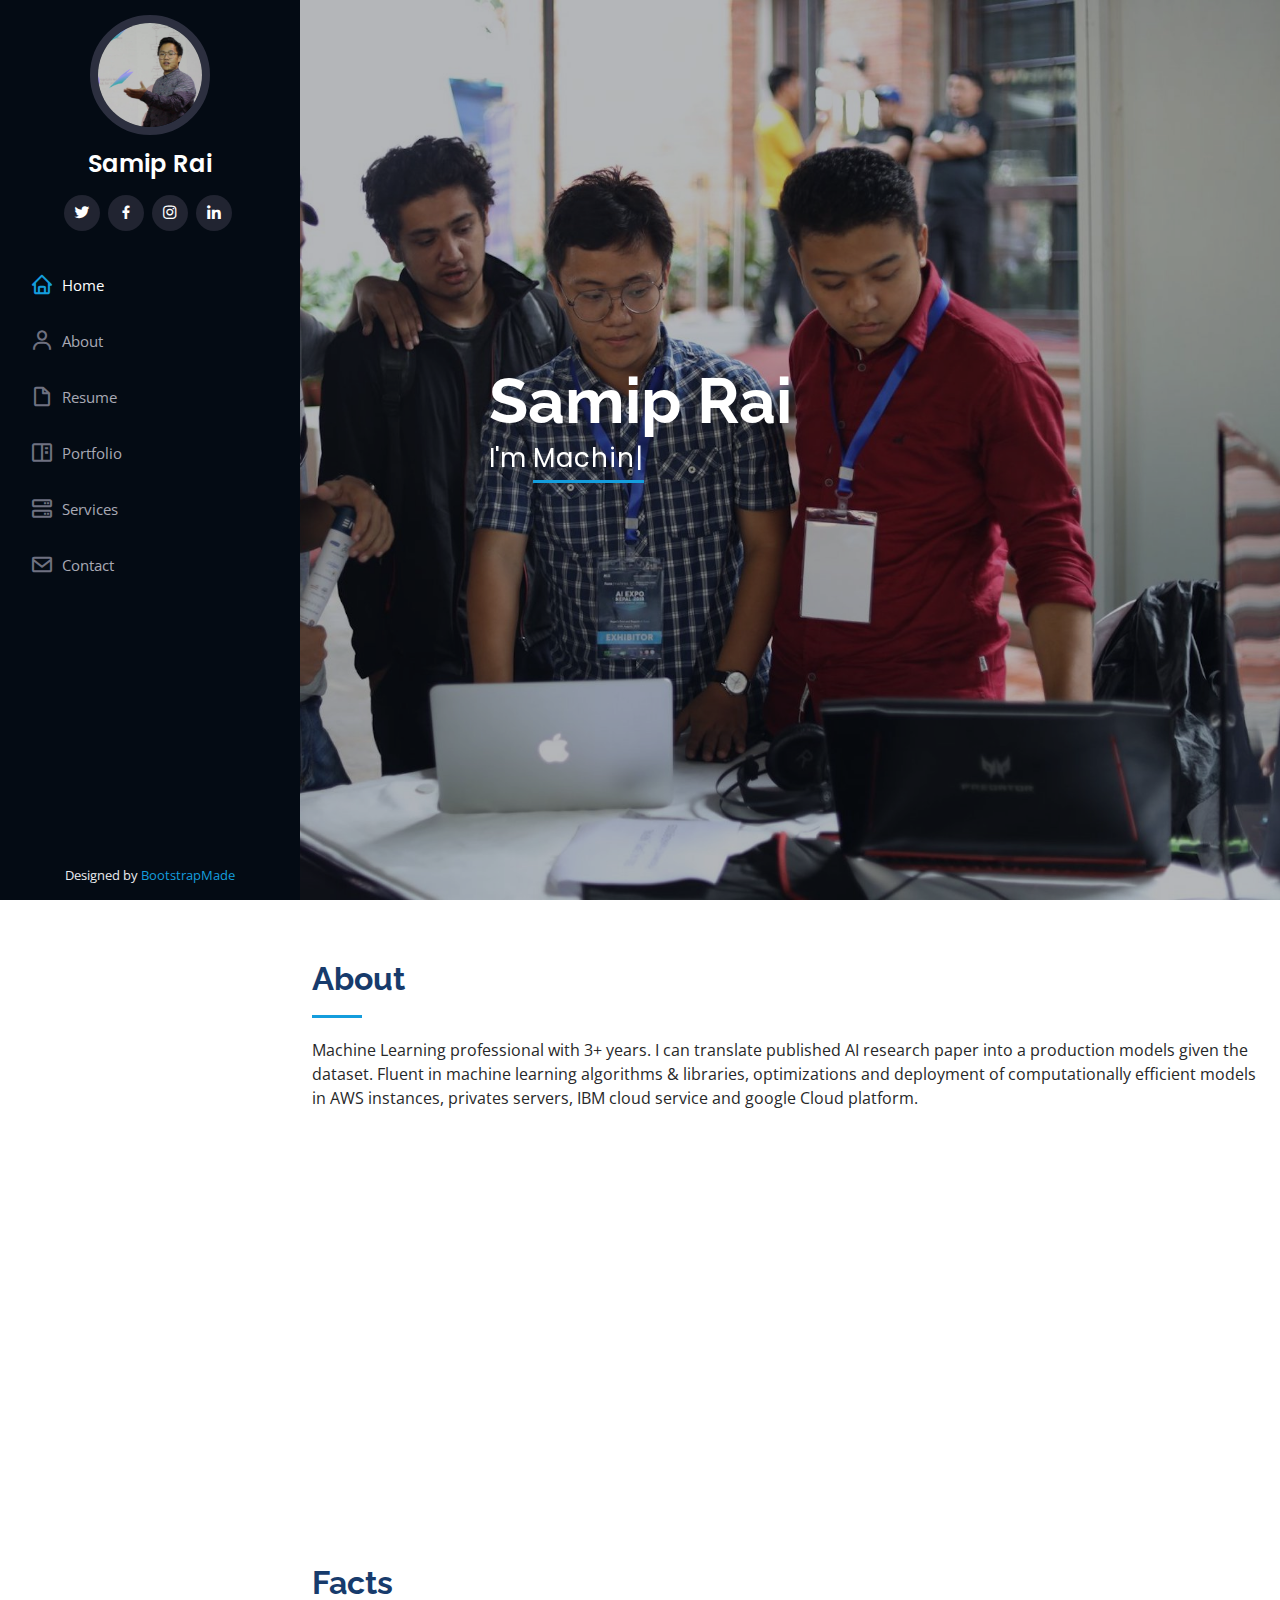
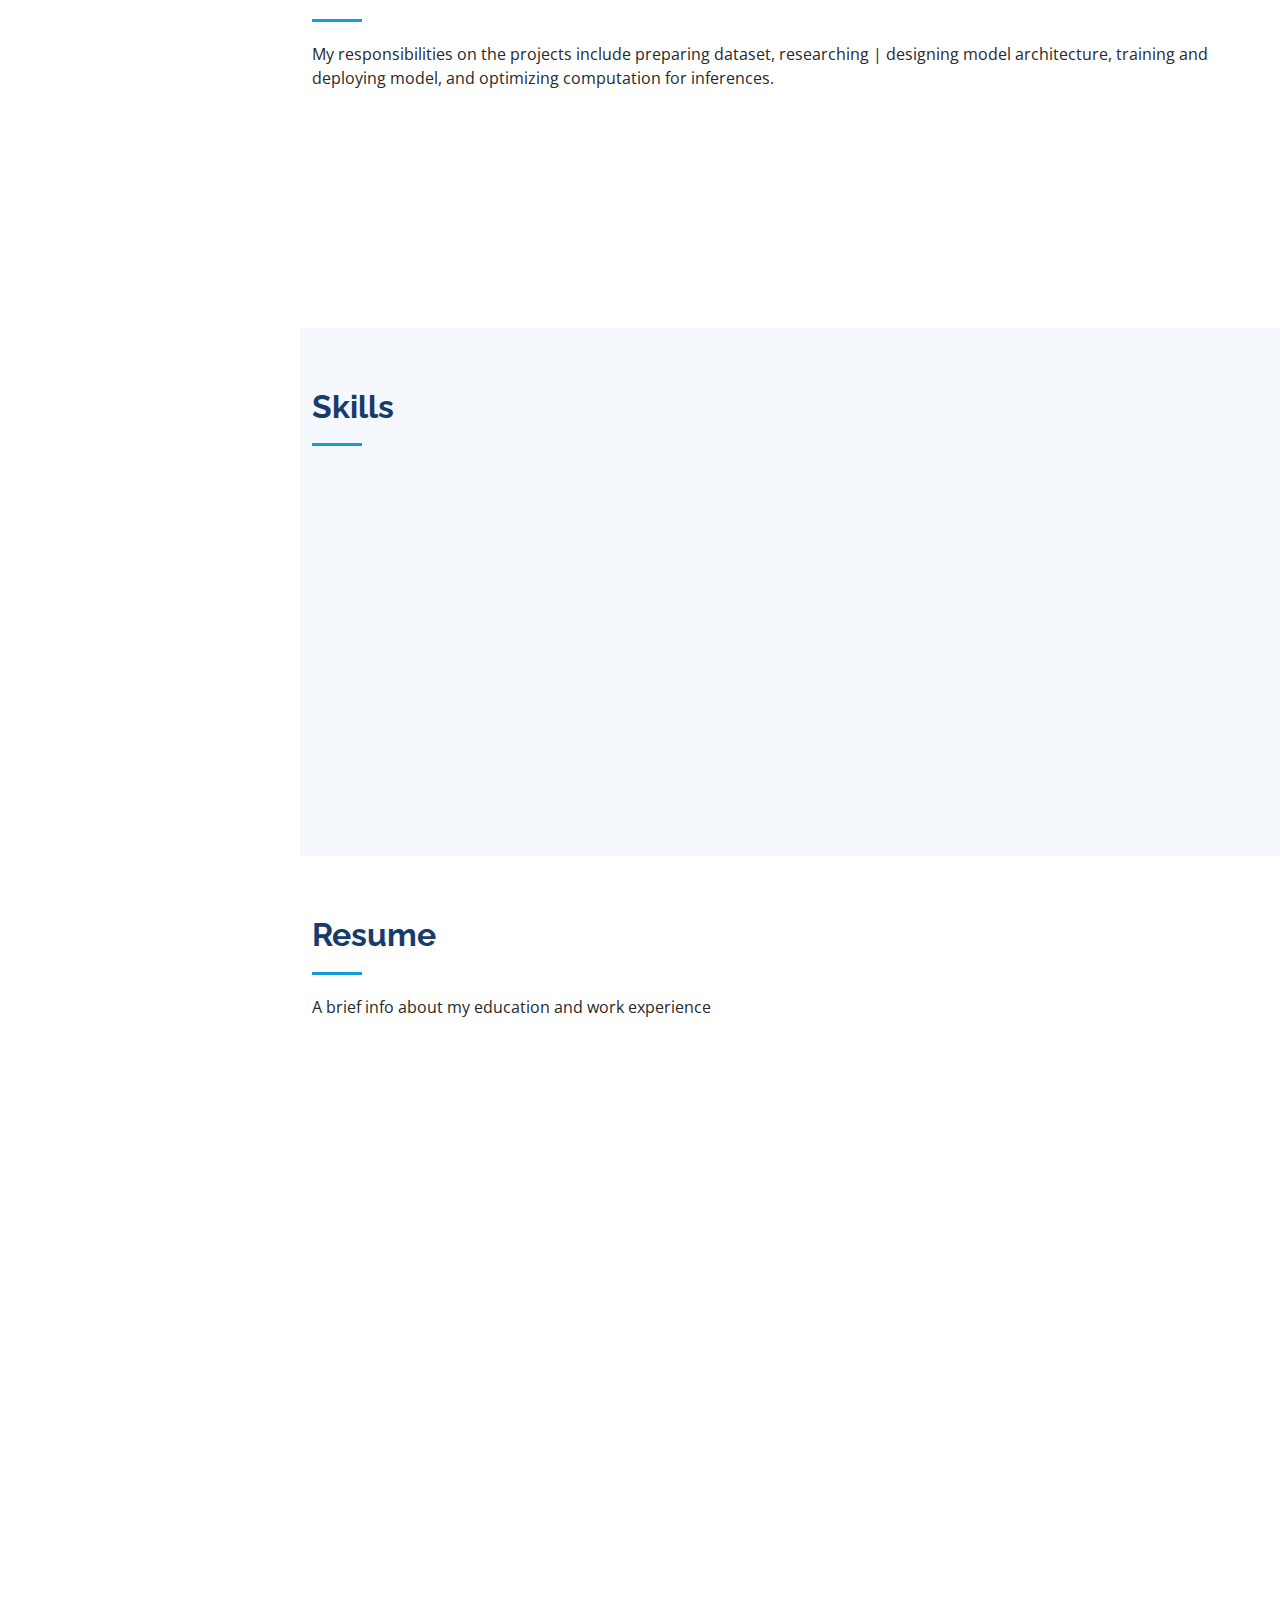
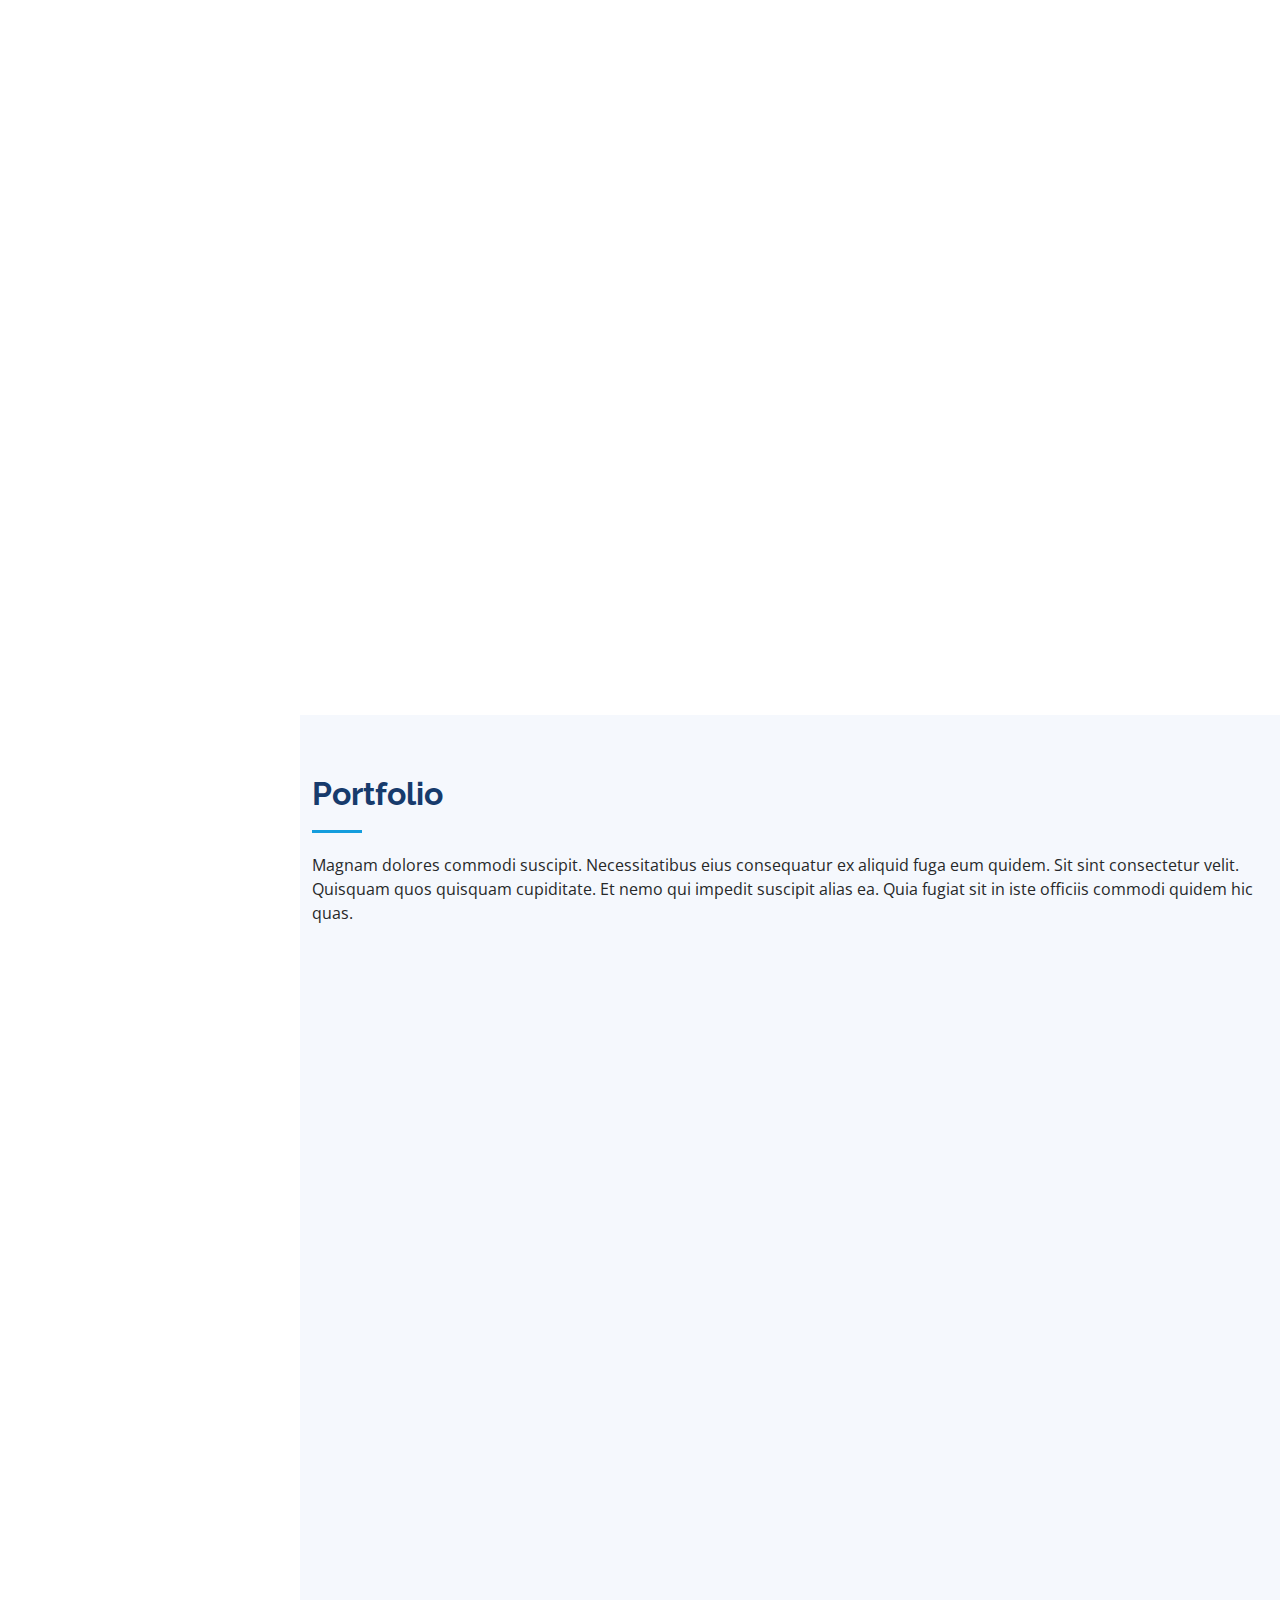
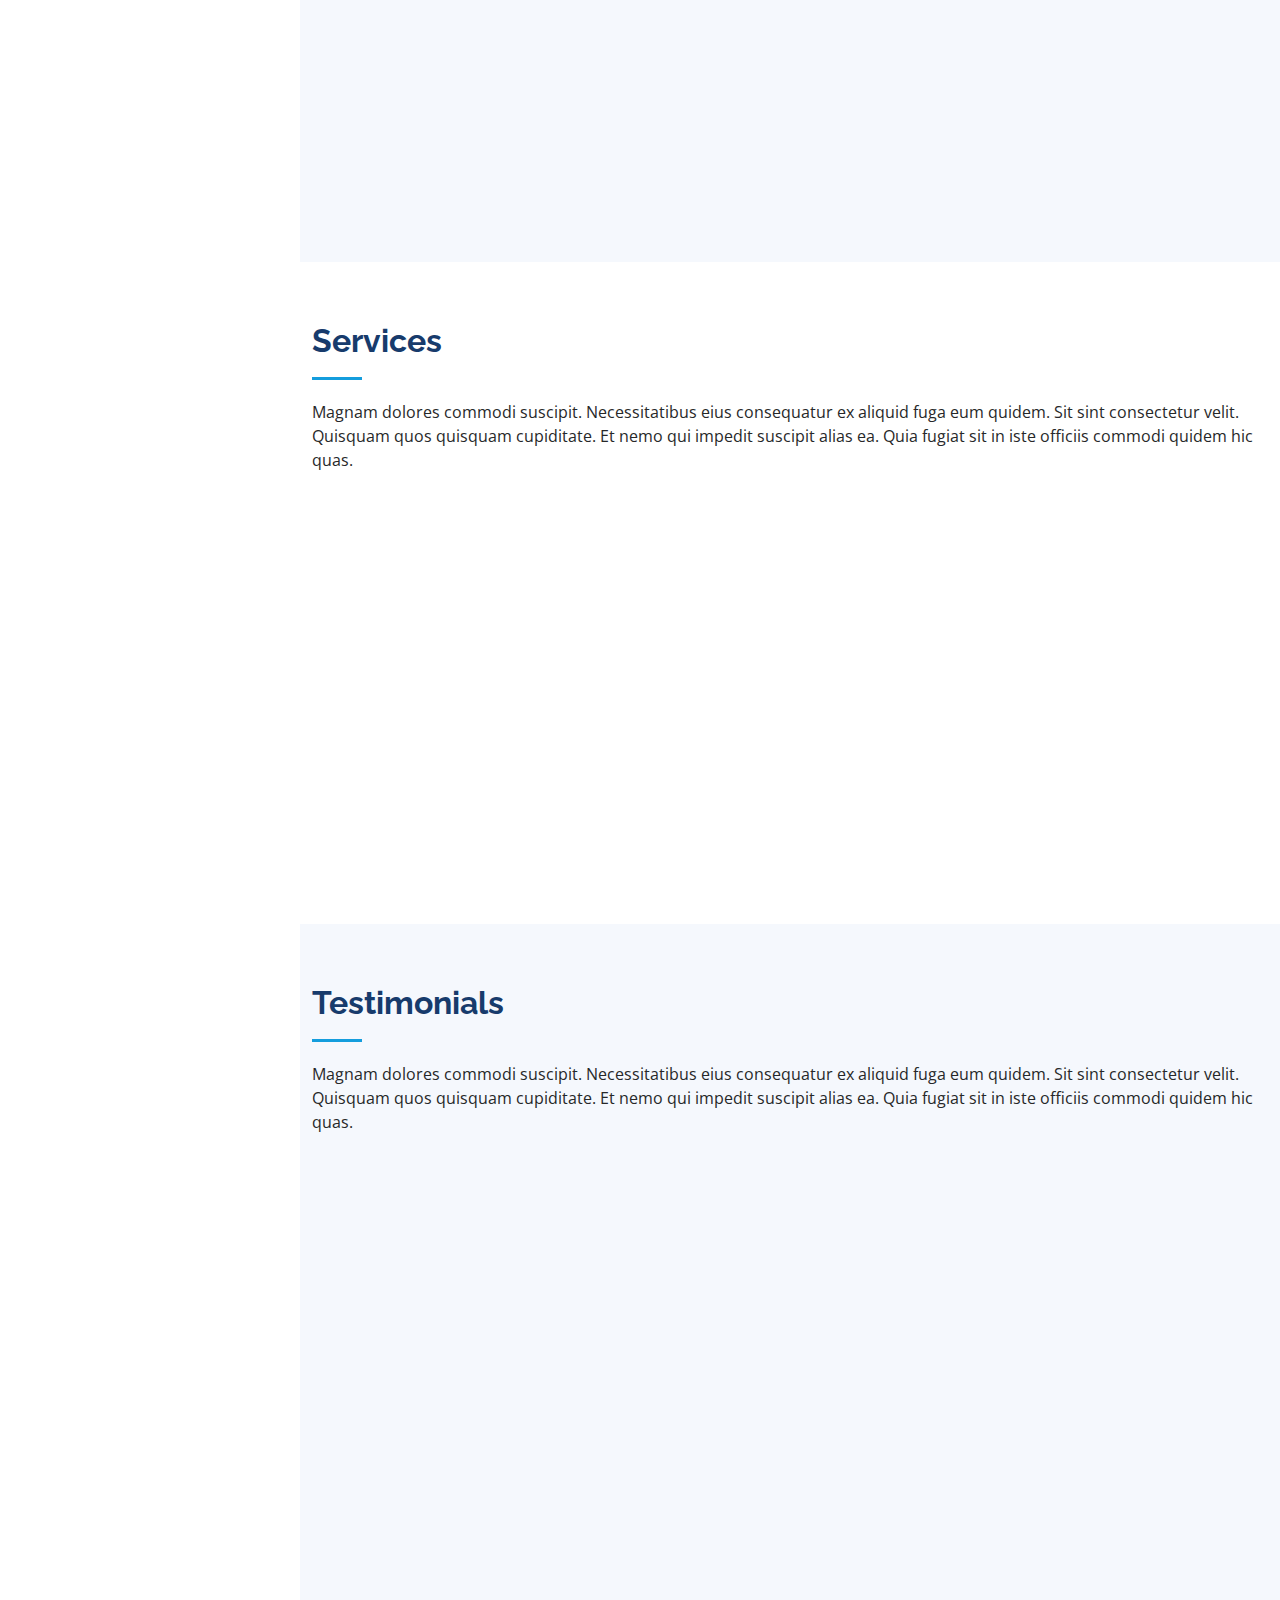
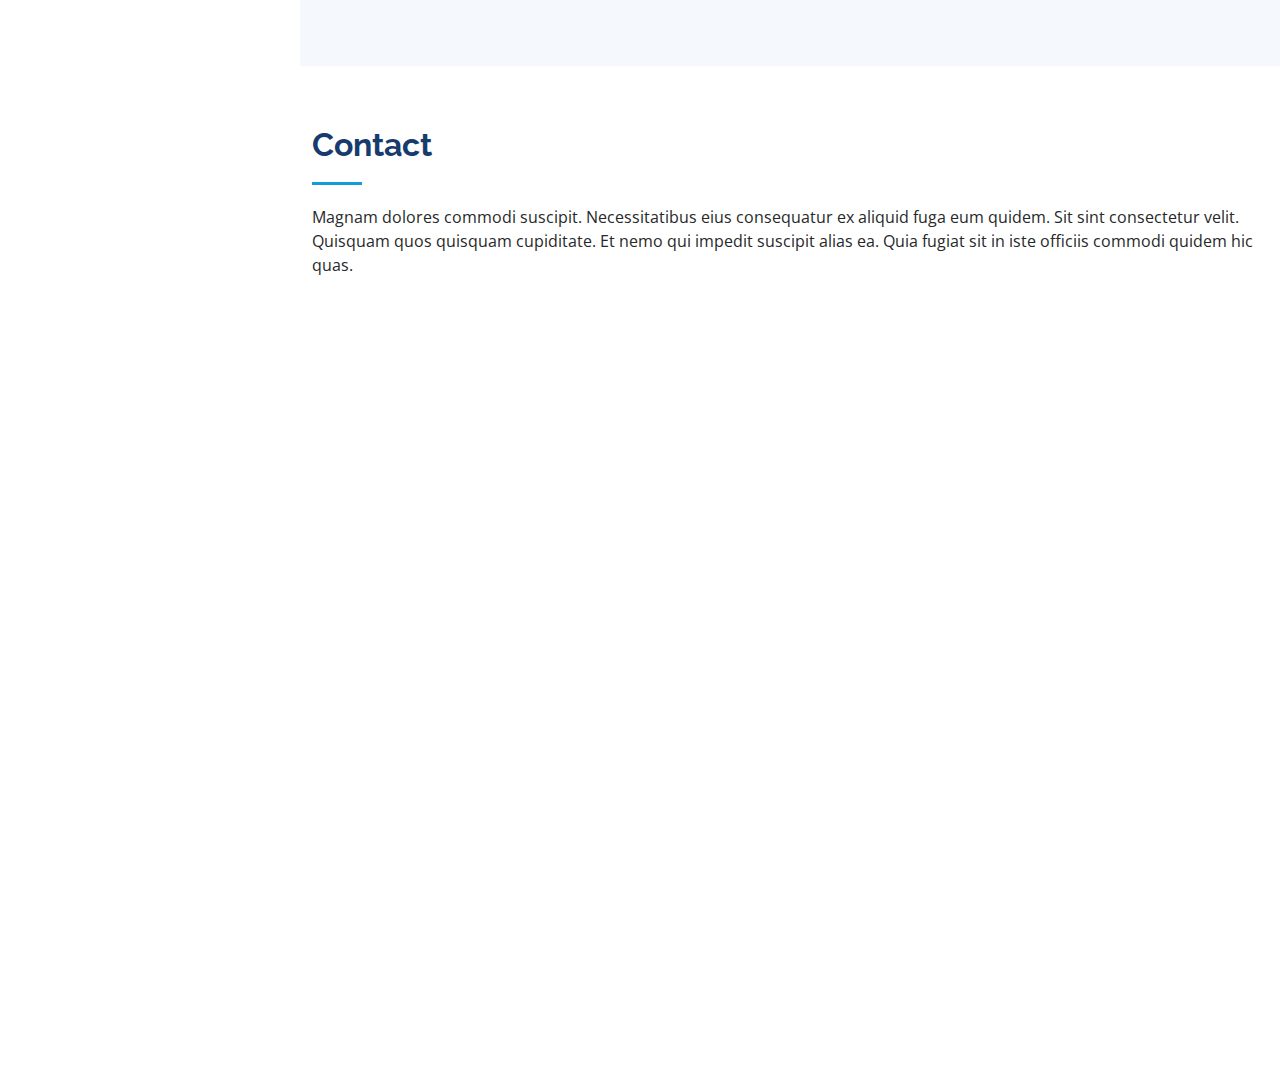
==== index.html @ ecfdaf9d "corrected strong" ====
<!DOCTYPE html>
<html lang="en">

<head>
  <meta charset="utf-8">
  <meta content="width=device-width, initial-scale=1.0" name="viewport">

  <title>Samip Rai | ML Engineer</title>
  <meta content="" name="description">
  <meta content="" name="keywords">

  <!-- Favicons -->
  <link href="assets/img/favicon.png" rel="icon">
  <link href="assets/img/apple-touch-icon.png" rel="apple-touch-icon">

  <!-- Google Fonts -->
  <link href="https://fonts.googleapis.com/css?family=Open+Sans:300,300i,400,400i,600,600i,700,700i|Raleway:300,300i,400,400i,500,500i,600,600i,700,700i|Poppins:300,300i,400,400i,500,500i,600,600i,700,700i" rel="stylesheet">

  <!-- Vendor CSS Files -->
  <link href="assets/vendor/aos/aos.css" rel="stylesheet">
  <link href="assets/vendor/bootstrap/css/bootstrap.min.css" rel="stylesheet">
  <link href="assets/vendor/bootstrap-icons/bootstrap-icons.css" rel="stylesheet">
  <link href="assets/vendor/boxicons/css/boxicons.min.css" rel="stylesheet">
  <link href="assets/vendor/glightbox/css/glightbox.min.css" rel="stylesheet">
  <link href="assets/vendor/swiper/swiper-bundle.min.css" rel="stylesheet">

  <!-- Template Main CSS File -->
  <link href="assets/css/style.css" rel="stylesheet">


</head>

<body>

  <!-- ======= Mobile nav toggle button ======= -->
  <i class="bi bi-list mobile-nav-toggle d-xl-none"></i>

  <!-- ======= Header ======= -->
  <header id="header">
    <div class="d-flex flex-column">

      <div class="profile">
        <img src="assets/img/profile-img.jpg" alt="" class="img-fluid rounded-circle">
        <h1 class="text-light"><a href="index.html">Samip Rai</a></h1>
        <div class="social-links mt-3 text-center">
          <a href="https://twitter.com/ThulungSamip" class="twitter"><i class="bx bxl-twitter"></i></a>
          <a href="https://www.facebook.com/samip.thulung" class="facebook"><i class="bx bxl-facebook"></i></a>
          <a href="#" class="instagram"><i class="bx bxl-instagram"></i></a>
          <!-- <a href="#" class="google-plus"><i class="bx bxl-skype"></i></a> -->
          <a href="https://www.linkedin.com/in/samiprai971228/" class="linkedin"><i class="bx bxl-linkedin"></i></a>
        </div>
      </div>

      <nav id="navbar" class="nav-menu navbar">
        <ul>
          <li><a href="#hero" class="nav-link scrollto active"><i class="bx bx-home"></i> <span>Home</span></a></li>
          <li><a href="#about" class="nav-link scrollto"><i class="bx bx-user"></i> <span>About</span></a></li>
          <li><a href="#resume" class="nav-link scrollto"><i class="bx bx-file-blank"></i> <span>Resume</span></a></li>
          <li><a href="#portfolio" class="nav-link scrollto"><i class="bx bx-book-content"></i> <span>Portfolio</span></a></li>
          <li><a href="#services" class="nav-link scrollto"><i class="bx bx-server"></i> <span>Services</span></a></li>
          <li><a href="#contact" class="nav-link scrollto"><i class="bx bx-envelope"></i> <span>Contact</span></a></li>
        </ul>
      </nav><!-- .nav-menu -->
    </div>
  </header><!-- End Header -->

  <!-- ======= Hero Section ======= -->
  <section id="hero" class="d-flex flex-column justify-content-center align-items-center">
    <div class="hero-container" data-aos="fade-in">
      <h1>Samip Rai</h1>
      <p>I'm <span class="typed" data-typed-items="Machine Learning Engineer, AI practitioner "></span></p>
    </div>
  </section><!-- End Hero -->

  <main id="main">

    <!-- ======= About Section ======= -->
    <section id="about" class="about">
      <div class="container">

        <div class="section-title">
          <h2>About</h2>
          <p>Machine Learning professional with 3+ years. I can translate published AI research paper into a production models given the dataset. Fluent in machine learning algorithms & libraries, optimizations and deployment of computationally efficient models in AWS instances, privates servers, IBM cloud service and google Cloud platform.</p>
        </div>

        <div class="row">
          <div class="col-lg-4" data-aos="fade-right">
            <img src="assets/img/profile-img.jpg" class="img-fluid" alt="">
          </div>
          <div class="col-lg-8 pt-4 pt-lg-0 content" data-aos="fade-left">
            <h3>ML|AI  Engineer &amp; AI practitioner</h3>
            <p class="fst-italic">
              Always looking for fresh and challenging opportunities.
            </p>
            <div class="row">
              <div class="col-lg-6">
                <ul>
                  <li><i class="bi bi-chevron-right"></i> <strong>Birthday:</strong> <span>28 Dec 1997</span></li>
                  <li><i class="bi bi-chevron-right"></i> <strong>Website:</strong> <span>samipthulung.github.io</span></li>
                  <li><i class="bi bi-chevron-right"></i> <strong>Phone:</strong> <span>+977 9803562153</span></li>
                  <li><i class="bi bi-chevron-right"></i> <strong>City:</strong> <span>Kathmandu, Nepal</span></li>
                </ul>
              </div>
              <div class="col-lg-6">
                <ul>
                  <li><i class="bi bi-chevron-right"></i> <strong>Age:</strong> <span>24</span></li>
                  <li><i class="bi bi-chevron-right"></i> <strong>Degree:</strong> <span>Bachelors</span></li>
                  <li><i class="bi bi-chevron-right"></i> <strong>Email:</strong> <span>samipthulung3@gmail.com</span></li>
                  <li><i class="bi bi-chevron-right"></i> <strong>Freelance:</strong> <span>Available</span></li>
                </ul>
              </div>
            </div>
            <p>
              I can also help you understand the jargons used in the AI domain, limitation of the current AI technologies and dataset required. 
            </p>
          </div>
        </div>

      </div>
    </section><!-- End About Section -->

    <!-- ======= Facts Section ======= -->
    <section id="facts" class="facts">
      <div class="container">

        <div class="section-title">
          <h2>Facts</h2>
          <p>My responsibilities on the projects include preparing dataset, researching | designing model architecture, training and deploying model, and optimizing computation for inferences.</p>
        </div>

        <div class="row no-gutters">

          <!-- <div class="col-lg-3 col-md-6 d-md-flex align-items-md-stretch" data-aos="fade-up">
            <div class="count-box">
              <i class="bi bi-emoji-smile"></i>
              <span data-purecounter-start="0" data-purecounter-end="3" data-purecounter-duration="1" class="purecounter"></span>
              <p><strong>Happy Clients</strong> consequuntur quae</p>
            </div>
          </div> -->

          <div class="col-lg-3 col-md-6 d-md-flex align-items-md-stretch" data-aos="fade-up" data-aos-delay="100">
            <div class="count-box">
              <i class="bi bi-journal-richtext"></i>
              <span data-purecounter-start="0" data-purecounter-end="15" data-purecounter-duration="1" class="purecounter"></span>
              <p><strong>Projects</strong> CV, NLP, Sequece Models</p>
            </div>
          </div>

          <!-- <div class="col-lg-3 col-md-6 d-md-flex align-items-md-stretch" data-aos="fade-up" data-aos-delay="200">
            <div class="count-box">
              <i class="bi bi-headset"></i>
              <span data-purecounter-start="0" data-purecounter-end="1453" data-purecounter-duration="1" class="purecounter"></span>
              <p><strong>Hours Of Support</strong> aut commodi quaerat</p>
            </div>
          </div> -->

          <!-- <div class="col-lg-3 col-md-6 d-md-flex align-items-md-stretch" data-aos="fade-up" data-aos-delay="300">
            <div class="count-box">
              <i class="bi bi-people"></i>
              <span data-purecounter-start="0" data-purecounter-end="32" data-purecounter-duration="1" class="purecounter"></span>
              <p><strong>Hard Workers</strong> rerum asperiores dolor</p>
            </div>
          </div> -->

        </div>

      </div>
    </section><!-- End Facts Section -->

    <!-- ======= Skills Section ======= -->
    <section id="skills" class="skills section-bg">
      <div class="container">

        <div class="section-title">
          <h2>Skills</h2>
          <p></p>
        </div>

        <div class="row skills-content">

          <div class="col-lg-6" data-aos="fade-up">

            <div class="progress">
              <span class="skill">python <i class="val">80%</i></span>
              <div class="progress-bar-wrap">
                <div class="progress-bar" role="progressbar" aria-valuenow="80" aria-valuemin="0" aria-valuemax="100"></div>
              </div>
            </div>


            <div class="progress">
              <span class="skill">Java <i class="val">75%</i></span>
              <div class="progress-bar-wrap">
                <div class="progress-bar" role="progressbar" aria-valuenow="75" aria-valuemin="0" aria-valuemax="100"></div>
              </div>
            </div>

            <div class="progress">
              <span class="skill">Javascript <i class="val">70%</i></span>
              <div class="progress-bar-wrap">
                <div class="progress-bar" role="progressbar" aria-valuenow="70" aria-valuemin="0" aria-valuemax="100"></div>
              </div>
            </div>
            <div class="progress">
              <span class="skill">Objective C <i class="val">65%</i></span>
              <div class="progress-bar-wrap">
                <div class="progress-bar" role="progressbar" aria-valuenow="65" aria-valuemin="0" aria-valuemax="100"></div>
              </div>
            </div>
            <div class="progress">
              <span class="skill">Others: git, docker, ubuntu, brightcove<i class="val">65%</i></span>
              <div class="progress-bar-wrap">
                <div class="progress-bar" role="progressbar" aria-valuenow="65" aria-valuemin="0" aria-valuemax="100"></div>
              </div>
            </div>

          </div>

          <div class="col-lg-6" data-aos="fade-up" data-aos-delay="100">

            <div class="progress">
              <span class="skill">ML-Framework: OpenCV, nltk, scipy, numpy, tensorflow | keras <i class="val">90%</i></span>
              <div class="progress-bar-wrap">
                <div class="progress-bar" role="progressbar" aria-valuenow="90" aria-valuemin="0" aria-valuemax="100"></div>
              </div>
            </div>

            <div class="progress">
              <span class="skill">Cloud-services: AWS Sagemaker, IBM Watson Discovery and Assistant, GCP<i class="val">80%</i></span>
              <div class="progress-bar-wrap">
                <div class="progress-bar" role="progressbar" aria-valuenow="80" aria-valuemin="0" aria-valuemax="100"></div>
              </div>
            </div>

            <div class="progress">
              <span class="skill">SQL-Databases: Oracle, MySQL, PostGres, MS SQL <i class="val">80%</i></span>
              <div class="progress-bar-wrap">
                <div class="progress-bar" role="progressbar" aria-valuenow="80" aria-valuemin="0" aria-valuemax="100"></div>
              </div>
            </div>


            <div class="progress">
              <span class="skill">NoSQL-Databases: Mangodv, Milvus, Kibana <i class="val">65%</i></span>
              <div class="progress-bar-wrap">
                <div class="progress-bar" role="progressbar" aria-valuenow="65" aria-valuemin="0" aria-valuemax="100"></div>
              </div>
            </div>


            <div class="progress">
              <span class="skill">Web-Framework: FastAPI, Flask, Django, Spring Gradle, ASP.NET, Laravel <i class="val">65%</i></span>
              <div class="progress-bar-wrap">
                <div class="progress-bar" role="progressbar" aria-valuenow="55" aria-valuemin="0" aria-valuemax="100"></div>
              </div>

              

          </div>

        </div>

      </div>
    </section><!-- End Skills Section -->

    <!-- ======= Resume Section ======= -->
    <section id="resume" class="resume">
      <div class="container">

        <div class="section-title">
          <h2>Resume</h2>
          <p>A brief info about my education and work experience</p>
        </div>

        <div class="row">
          <div class="col-lg-6" data-aos="fade-up">
            <h3 class="resume-title">Sumary</h3>
            <div class="resume-item pb-0">
              <h4>Samip Rai</h4>
              <p><em>Focused and result-driven ML professional with 3+ years of experience designing, training and deploying ML models in Cloud service, Custom servers and edge devices</em></p>
              <ul>
                <li>Kathmandu Nepal</li>
                <li>+977 9803562153</li>
                <li>samipthulung3@gmail.com</li>
              </ul>
            </div>

            <h3 class="resume-title">Education</h3>
            
            <div class="resume-item">
              <h4>Bachelor of Science in Computting</h4>
              <h5>2016 - 2019</h5>
              <p><em>London Metropolitan University </em></p>
              <p>Graduated from the programme with First Class Honours.</p>
            </div>
          </div>
          <div class="col-lg-6" data-aos="fade-up" data-aos-delay="100">
            <h3 class="resume-title">Professional Experience</h3>
            <div class="resume-item">
              <h4>(Senior) ML Engineer</h4>
              <h5>2019 - Present</h5>
              <p><em>Chulo Solutions, Kathmandu, Nepal </em></p>
              <ul>
                <li>Lead in the ML development team</li>
                <li>Delegate tasks to the members of the ML-team and provide counsel on all aspects of the ML develpoment. </li>
                <li>Oversee the cost generated with using large instances in GCP while using ML models</li>
                
              </ul>
            </div>
            <div class="resume-item">
              <h4>ML Engineer </h4>
              <h5>Dec 2019 - Apr 2019</h5>
              <p><em>IdenTV, Kathmandu, Nepal</em></p>
              <ul>
                <li>Worked under the mentorship of two Computer Vision PhDs</li>
                <li>Developed numerous products for Asharq, <strong>Bloomberg-News</strong>: (recommendation system, landmark detection, contextual search ) </li>
                
              </ul>
            </div>
            <div class="resume-item">
              <h4>ML Engineer </h4>
              <h5>Dec 2019 - May 2019</h5>
              <p><em>IdenTV, Kathmandu, Nepal</em></p>
              <ul>
                <li>Deployment in edge device; Raspberry pi</li>
                <li>Trained and deployed model in AWS sagemaker</li>
                <li>Developed products such as gender detection, face detection and recognition, and person tracking</li>
                <li>Optimized model for edge computing</li>
              </ul>
            </div>
            <div class="resume-item">
              <h4>Teaching Assistant &amp; Software Developer </h4>
              <h5>Aug 2018 - March 2019</h5>
              <p><em>Islington College, Kathmandu, Nepal</em></p>
              <ul>
                <li>Conducted 30 hours of weekly tutorial and lab classes on Computer Hardware and software architecture, Programming (Java)</li>
                
                <li>Contributed to academic softwares: Attendance system in Django</li>
              </ul>
            </div>





          </div>
        </div>

      </div>
    </section><!-- End Resume Section -->

    <!-- ======= Portfolio Section ======= -->
    <section id="portfolio" class="portfolio section-bg">
      <div class="container">

        <div class="section-title">
          <h2>Portfolio</h2>
          <p>Magnam dolores commodi suscipit. Necessitatibus eius consequatur ex aliquid fuga eum quidem. Sit sint consectetur velit. Quisquam quos quisquam cupiditate. Et nemo qui impedit suscipit alias ea. Quia fugiat sit in iste officiis commodi quidem hic quas.</p>
        </div>

        <div class="row" data-aos="fade-up">
          <div class="col-lg-12 d-flex justify-content-center">
            <ul id="portfolio-flters">
              <li data-filter="*" class="filter-active">All</li>
              <li data-filter=".filter-app">App</li>
              <li data-filter=".filter-card">Card</li>
              <li data-filter=".filter-web">Web</li>
            </ul>
          </div>
        </div>

        <div class="row portfolio-container" data-aos="fade-up" data-aos-delay="100">

          <div class="col-lg-4 col-md-6 portfolio-item filter-app">
            <div class="portfolio-wrap">
              <img src="assets/img/portfolio/portfolio-1.jpg" class="img-fluid" alt="">
              <div class="portfolio-links">
                <a href="assets/img/portfolio/portfolio-1.jpg" data-gallery="portfolioGallery" class="portfolio-lightbox" title="App 1"><i class="bx bx-plus"></i></a>
                <a href="portfolio-details.html" title="More Details"><i class="bx bx-link"></i></a>
              </div>
            </div>
          </div>

          <div class="col-lg-4 col-md-6 portfolio-item filter-web">
            <div class="portfolio-wrap">
              <img src="assets/img/portfolio/portfolio-2.jpg" class="img-fluid" alt="">
              <div class="portfolio-links">
                <a href="assets/img/portfolio/portfolio-2.jpg" data-gallery="portfolioGallery" class="portfolio-lightbox" title="Web 3"><i class="bx bx-plus"></i></a>
                <a href="portfolio-details.html" title="More Details"><i class="bx bx-link"></i></a>
              </div>
            </div>
          </div>

          <div class="col-lg-4 col-md-6 portfolio-item filter-app">
            <div class="portfolio-wrap">
              <img src="assets/img/portfolio/portfolio-3.jpg" class="img-fluid" alt="">
              <div class="portfolio-links">
                <a href="assets/img/portfolio/portfolio-3.jpg" data-gallery="portfolioGallery" class="portfolio-lightbox" title="App 2"><i class="bx bx-plus"></i></a>
                <a href="portfolio-details.html" title="More Details"><i class="bx bx-link"></i></a>
              </div>
            </div>
          </div>

          <div class="col-lg-4 col-md-6 portfolio-item filter-card">
            <div class="portfolio-wrap">
              <img src="assets/img/portfolio/portfolio-4.jpg" class="img-fluid" alt="">
              <div class="portfolio-links">
                <a href="assets/img/portfolio/portfolio-4.jpg" data-gallery="portfolioGallery" class="portfolio-lightbox" title="Card 2"><i class="bx bx-plus"></i></a>
                <a href="portfolio-details.html" title="More Details"><i class="bx bx-link"></i></a>
              </div>
            </div>
          </div>

          <div class="col-lg-4 col-md-6 portfolio-item filter-web">
            <div class="portfolio-wrap">
              <img src="assets/img/portfolio/portfolio-5.jpg" class="img-fluid" alt="">
              <div class="portfolio-links">
                <a href="assets/img/portfolio/portfolio-5.jpg" data-gallery="portfolioGallery" class="portfolio-lightbox" title="Web 2"><i class="bx bx-plus"></i></a>
                <a href="portfolio-details.html" title="More Details"><i class="bx bx-link"></i></a>
              </div>
            </div>
          </div>

          <div class="col-lg-4 col-md-6 portfolio-item filter-app">
            <div class="portfolio-wrap">
              <img src="assets/img/portfolio/portfolio-6.jpg" class="img-fluid" alt="">
              <div class="portfolio-links">
                <a href="assets/img/portfolio/portfolio-6.jpg" data-gallery="portfolioGallery" class="portfolio-lightbox" title="App 3"><i class="bx bx-plus"></i></a>
                <a href="portfolio-details.html" title="More Details"><i class="bx bx-link"></i></a>
              </div>
            </div>
          </div>

          <div class="col-lg-4 col-md-6 portfolio-item filter-card">
            <div class="portfolio-wrap">
              <img src="assets/img/portfolio/portfolio-7.jpg" class="img-fluid" alt="">
              <div class="portfolio-links">
                <a href="assets/img/portfolio/portfolio-7.jpg" data-gallery="portfolioGallery" class="portfolio-lightbox" title="Card 1"><i class="bx bx-plus"></i></a>
                <a href="portfolio-details.html" title="More Details"><i class="bx bx-link"></i></a>
              </div>
            </div>
          </div>

          <div class="col-lg-4 col-md-6 portfolio-item filter-card">
            <div class="portfolio-wrap">
              <img src="assets/img/portfolio/portfolio-8.jpg" class="img-fluid" alt="">
              <div class="portfolio-links">
                <a href="assets/img/portfolio/portfolio-8.jpg" data-gallery="portfolioGallery" class="portfolio-lightbox" title="Card 3"><i class="bx bx-plus"></i></a>
                <a href="portfolio-details.html" title="More Details"><i class="bx bx-link"></i></a>
              </div>
            </div>
          </div>

          <div class="col-lg-4 col-md-6 portfolio-item filter-web">
            <div class="portfolio-wrap">
              <img src="assets/img/portfolio/portfolio-9.jpg" class="img-fluid" alt="">
              <div class="portfolio-links">
                <a href="assets/img/portfolio/portfolio-9.jpg" data-gallery="portfolioGallery" class="portfolio-lightbox" title="Web 3"><i class="bx bx-plus"></i></a>
                <a href="portfolio-details.html" title="More Details"><i class="bx bx-link"></i></a>
              </div>
            </div>
          </div>

        </div>

      </div>
    </section><!-- End Portfolio Section -->

    <!-- ======= Services Section ======= -->
    <section id="services" class="services">
      <div class="container">

        <div class="section-title">
          <h2>Services</h2>
          <p>Magnam dolores commodi suscipit. Necessitatibus eius consequatur ex aliquid fuga eum quidem. Sit sint consectetur velit. Quisquam quos quisquam cupiditate. Et nemo qui impedit suscipit alias ea. Quia fugiat sit in iste officiis commodi quidem hic quas.</p>
        </div>

        <div class="row">
          <div class="col-lg-4 col-md-6 icon-box" data-aos="fade-up">
            <div class="icon"><i class="bi bi-briefcase"></i></div>
            <h4 class="title"><a href="">Lorem Ipsum</a></h4>
            <p class="description">Voluptatum deleniti atque corrupti quos dolores et quas molestias excepturi sint occaecati cupiditate non provident</p>
          </div>
          <div class="col-lg-4 col-md-6 icon-box" data-aos="fade-up" data-aos-delay="100">
            <div class="icon"><i class="bi bi-card-checklist"></i></div>
            <h4 class="title"><a href="">Dolor Sitema</a></h4>
            <p class="description">Minim veniam, quis nostrud exercitation ullamco laboris nisi ut aliquip ex ea commodo consequat tarad limino ata</p>
          </div>
          <div class="col-lg-4 col-md-6 icon-box" data-aos="fade-up" data-aos-delay="200">
            <div class="icon"><i class="bi bi-bar-chart"></i></div>
            <h4 class="title"><a href="">Sed ut perspiciatis</a></h4>
            <p class="description">Duis aute irure dolor in reprehenderit in voluptate velit esse cillum dolore eu fugiat nulla pariatur</p>
          </div>
          <div class="col-lg-4 col-md-6 icon-box" data-aos="fade-up" data-aos-delay="300">
            <div class="icon"><i class="bi bi-binoculars"></i></div>
            <h4 class="title"><a href="">Magni Dolores</a></h4>
            <p class="description">Excepteur sint occaecat cupidatat non proident, sunt in culpa qui officia deserunt mollit anim id est laborum</p>
          </div>
          <div class="col-lg-4 col-md-6 icon-box" data-aos="fade-up" data-aos-delay="400">
            <div class="icon"><i class="bi bi-brightness-high"></i></div>
            <h4 class="title"><a href="">Nemo Enim</a></h4>
            <p class="description">At vero eos et accusamus et iusto odio dignissimos ducimus qui blanditiis praesentium voluptatum deleniti atque</p>
          </div>
          <div class="col-lg-4 col-md-6 icon-box" data-aos="fade-up" data-aos-delay="500">
            <div class="icon"><i class="bi bi-calendar4-week"></i></div>
            <h4 class="title"><a href="">Eiusmod Tempor</a></h4>
            <p class="description">Et harum quidem rerum facilis est et expedita distinctio. Nam libero tempore, cum soluta nobis est eligendi</p>
          </div>
        </div>

      </div>
    </section><!-- End Services Section -->

    <!-- ======= Testimonials Section ======= -->
    <section id="testimonials" class="testimonials section-bg">
      <div class="container">

        <div class="section-title">
          <h2>Testimonials</h2>
          <p>Magnam dolores commodi suscipit. Necessitatibus eius consequatur ex aliquid fuga eum quidem. Sit sint consectetur velit. Quisquam quos quisquam cupiditate. Et nemo qui impedit suscipit alias ea. Quia fugiat sit in iste officiis commodi quidem hic quas.</p>
        </div>

        <div class="testimonials-slider swiper" data-aos="fade-up" data-aos-delay="100">
          <div class="swiper-wrapper">

            <div class="swiper-slide">
              <div class="testimonial-item" data-aos="fade-up">
                <p>
                  <i class="bx bxs-quote-alt-left quote-icon-left"></i>
                  Proin iaculis purus consequat sem cure digni ssim donec porttitora entum suscipit rhoncus. Accusantium quam, ultricies eget id, aliquam eget nibh et. Maecen aliquam, risus at semper.
                  <i class="bx bxs-quote-alt-right quote-icon-right"></i>
                </p>
                <img src="assets/img/testimonials/testimonials-1.jpg" class="testimonial-img" alt="">
                <h3>Saul Goodman</h3>
                <h4>Ceo &amp; Founder</h4>
              </div>
            </div><!-- End testimonial item -->

            <div class="swiper-slide">
              <div class="testimonial-item" data-aos="fade-up" data-aos-delay="100">
                <p>
                  <i class="bx bxs-quote-alt-left quote-icon-left"></i>
                  Export tempor illum tamen malis malis eram quae irure esse labore quem cillum quid cillum eram malis quorum velit fore eram velit sunt aliqua noster fugiat irure amet legam anim culpa.
                  <i class="bx bxs-quote-alt-right quote-icon-right"></i>
                </p>
                <img src="assets/img/testimonials/testimonials-2.jpg" class="testimonial-img" alt="">
                <h3>Sara Wilsson</h3>
                <h4>Designer</h4>
              </div>
            </div><!-- End testimonial item -->

            <div class="swiper-slide">
              <div class="testimonial-item" data-aos="fade-up" data-aos-delay="200">
                <p>
                  <i class="bx bxs-quote-alt-left quote-icon-left"></i>
                  Enim nisi quem export duis labore cillum quae magna enim sint quorum nulla quem veniam duis minim tempor labore quem eram duis noster aute amet eram fore quis sint minim.
                  <i class="bx bxs-quote-alt-right quote-icon-right"></i>
                </p>
                <img src="assets/img/testimonials/testimonials-3.jpg" class="testimonial-img" alt="">
                <h3>Jena Karlis</h3>
                <h4>Store Owner</h4>
              </div>
            </div><!-- End testimonial item -->

            <div class="swiper-slide">
              <div class="testimonial-item" data-aos="fade-up" data-aos-delay="300">
                <p>
                  <i class="bx bxs-quote-alt-left quote-icon-left"></i>
                  Fugiat enim eram quae cillum dolore dolor amet nulla culpa multos export minim fugiat minim velit minim dolor enim duis veniam ipsum anim magna sunt elit fore quem dolore labore illum veniam.
                  <i class="bx bxs-quote-alt-right quote-icon-right"></i>
                </p>
                <img src="assets/img/testimonials/testimonials-4.jpg" class="testimonial-img" alt="">
                <h3>Matt Brandon</h3>
                <h4>Freelancer</h4>
              </div>
            </div><!-- End testimonial item -->

            <div class="swiper-slide">
              <div class="testimonial-item" data-aos="fade-up" data-aos-delay="400">
                <p>
                  <i class="bx bxs-quote-alt-left quote-icon-left"></i>
                  Quis quorum aliqua sint quem legam fore sunt eram irure aliqua veniam tempor noster veniam enim culpa labore duis sunt culpa nulla illum cillum fugiat legam esse veniam culpa fore nisi cillum quid.
                  <i class="bx bxs-quote-alt-right quote-icon-right"></i>
                </p>
                <img src="assets/img/testimonials/testimonials-5.jpg" class="testimonial-img" alt="">
                <h3>John Larson</h3>
                <h4>Entrepreneur</h4>
              </div>
            </div><!-- End testimonial item -->

          </div>
          <div class="swiper-pagination"></div>
        </div>

      </div>
    </section><!-- End Testimonials Section -->

    <!-- ======= Contact Section ======= -->
    <section id="contact" class="contact">
      <div class="container">

        <div class="section-title">
          <h2>Contact</h2>
          <p>Magnam dolores commodi suscipit. Necessitatibus eius consequatur ex aliquid fuga eum quidem. Sit sint consectetur velit. Quisquam quos quisquam cupiditate. Et nemo qui impedit suscipit alias ea. Quia fugiat sit in iste officiis commodi quidem hic quas.</p>
        </div>

        <div class="row" data-aos="fade-in">

          <div class="col-lg-5 d-flex align-items-stretch">
            <div class="info">
              <div class="address">
                <i class="bi bi-geo-alt"></i>
                <h4>Location:</h4>
                <p>A108 Adam Street, New York, NY 535022</p>
              </div>

              <div class="email">
                <i class="bi bi-envelope"></i>
                <h4>Email:</h4>
                <p>samipthulung3@gmail.com</p>
              </div>

              <div class="phone">
                <i class="bi bi-phone"></i>
                <h4>Call:</h4>
                <p>+977 9803562153</p>
              </div>

              <iframe src="https://www.google.com/maps/embed?pb=!1m14!1m8!1m3!1d12097.433213460943!2d-74.0062269!3d40.7101282!3m2!1i1024!2i768!4f13.1!3m3!1m2!1s0x0%3A0xb89d1fe6bc499443!2sDowntown+Conference+Center!5e0!3m2!1smk!2sbg!4v1539943755621" frameborder="0" style="border:0; width: 100%; height: 290px;" allowfullscreen></iframe>
            </div>

          </div>

          <div class="col-lg-7 mt-5 mt-lg-0 d-flex align-items-stretch">
            <form action="forms/contact.php" method="post" role="form" class="php-email-form">
              <div class="row">
                <div class="form-group col-md-6">
                  <label for="name">Your Name</label>
                  <input type="text" name="name" class="form-control" id="name" required>
                </div>
                <div class="form-group col-md-6">
                  <label for="name">Your Email</label>
                  <input type="email" class="form-control" name="email" id="email" required>
                </div>
              </div>
              <div class="form-group">
                <label for="name">Subject</label>
                <input type="text" class="form-control" name="subject" id="subject" required>
              </div>
              <div class="form-group">
                <label for="name">Message</label>
                <textarea class="form-control" name="message" rows="10" required></textarea>
              </div>
              <div class="my-3">
                <div class="loading">Loading</div>
                <div class="error-message"></div>
                <div class="sent-message">Your message has been sent. Thank you!</div>
              </div>
              <div class="text-center"><button type="submit">Send Message</button></div>
            </form>
          </div>

        </div>

      </div>
    </section><!-- End Contact Section -->

  </main><!-- End #main -->

  <!-- ======= Footer ======= -->
  <footer id="footer">
    <div class="container">
      
      <div class="credits">
        <!-- All the links in the footer should remain intact. -->
        <!-- You can delete the links only if you purchased the pro version. -->
        <!-- Licensing information: https://bootstrapmade.com/license/ -->
        <!-- Purchase the pro version with working PHP/AJAX contact form: https://bootstrapmade.com/iportfolio-bootstrap-portfolio-websites-template/ -->
        Designed by <a href="https://bootstrapmade.com/">BootstrapMade</a>
      </div>
    </div>
  </footer><!-- End  Footer -->

  <a href="#" class="back-to-top d-flex align-items-center justify-content-center"><i class="bi bi-arrow-up-short"></i></a>

  <!-- Vendor JS Files -->
  <script src="assets/vendor/purecounter/purecounter.js"></script>
  <script src="assets/vendor/aos/aos.js"></script>
  <script src="assets/vendor/bootstrap/js/bootstrap.bundle.min.js"></script>
  <script src="assets/vendor/glightbox/js/glightbox.min.js"></script>
  <script src="assets/vendor/isotope-layout/isotope.pkgd.min.js"></script>
  <script src="assets/vendor/swiper/swiper-bundle.min.js"></script>
  <script src="assets/vendor/typed.js/typed.min.js"></script>
  <script src="assets/vendor/waypoints/noframework.waypoints.js"></script>
  <script src="assets/vendor/php-email-form/validate.js"></script>

  <!-- Template Main JS File -->
  <script src="assets/js/main.js"></script>

</body>

</html>
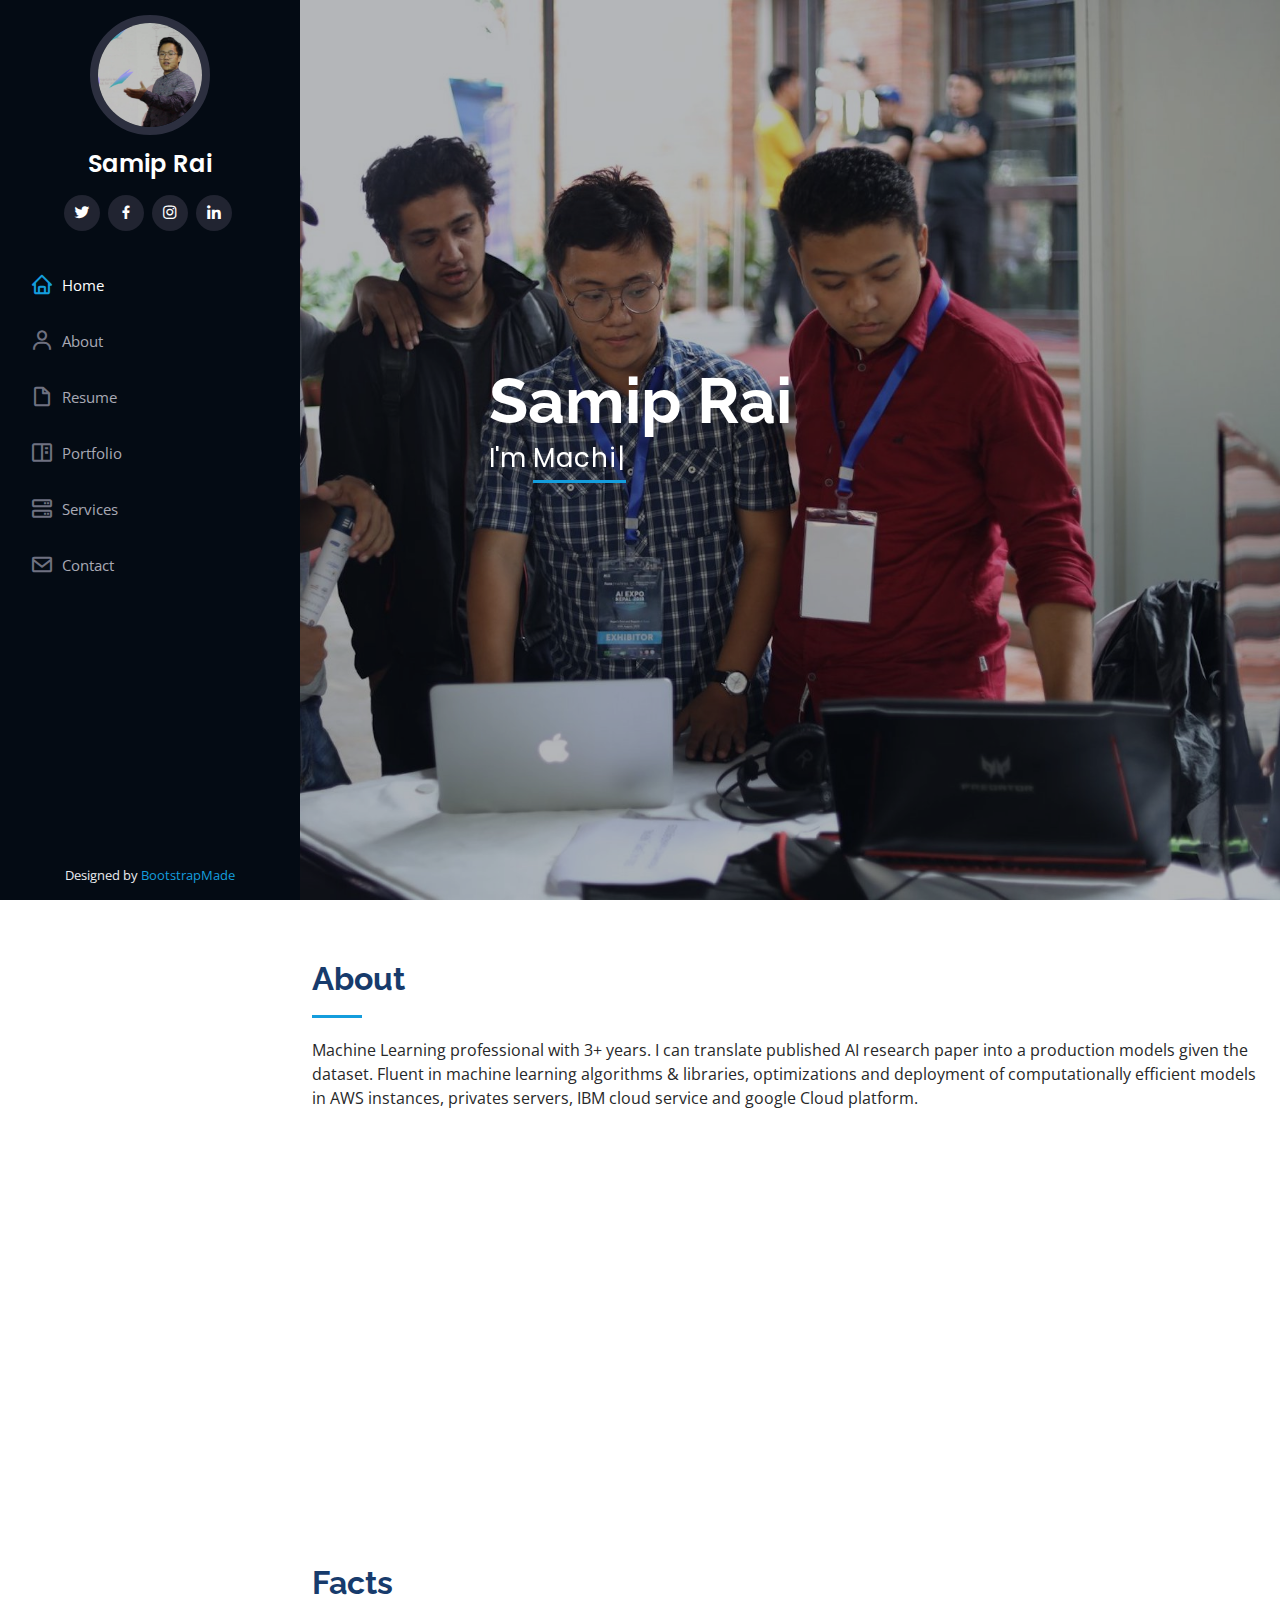
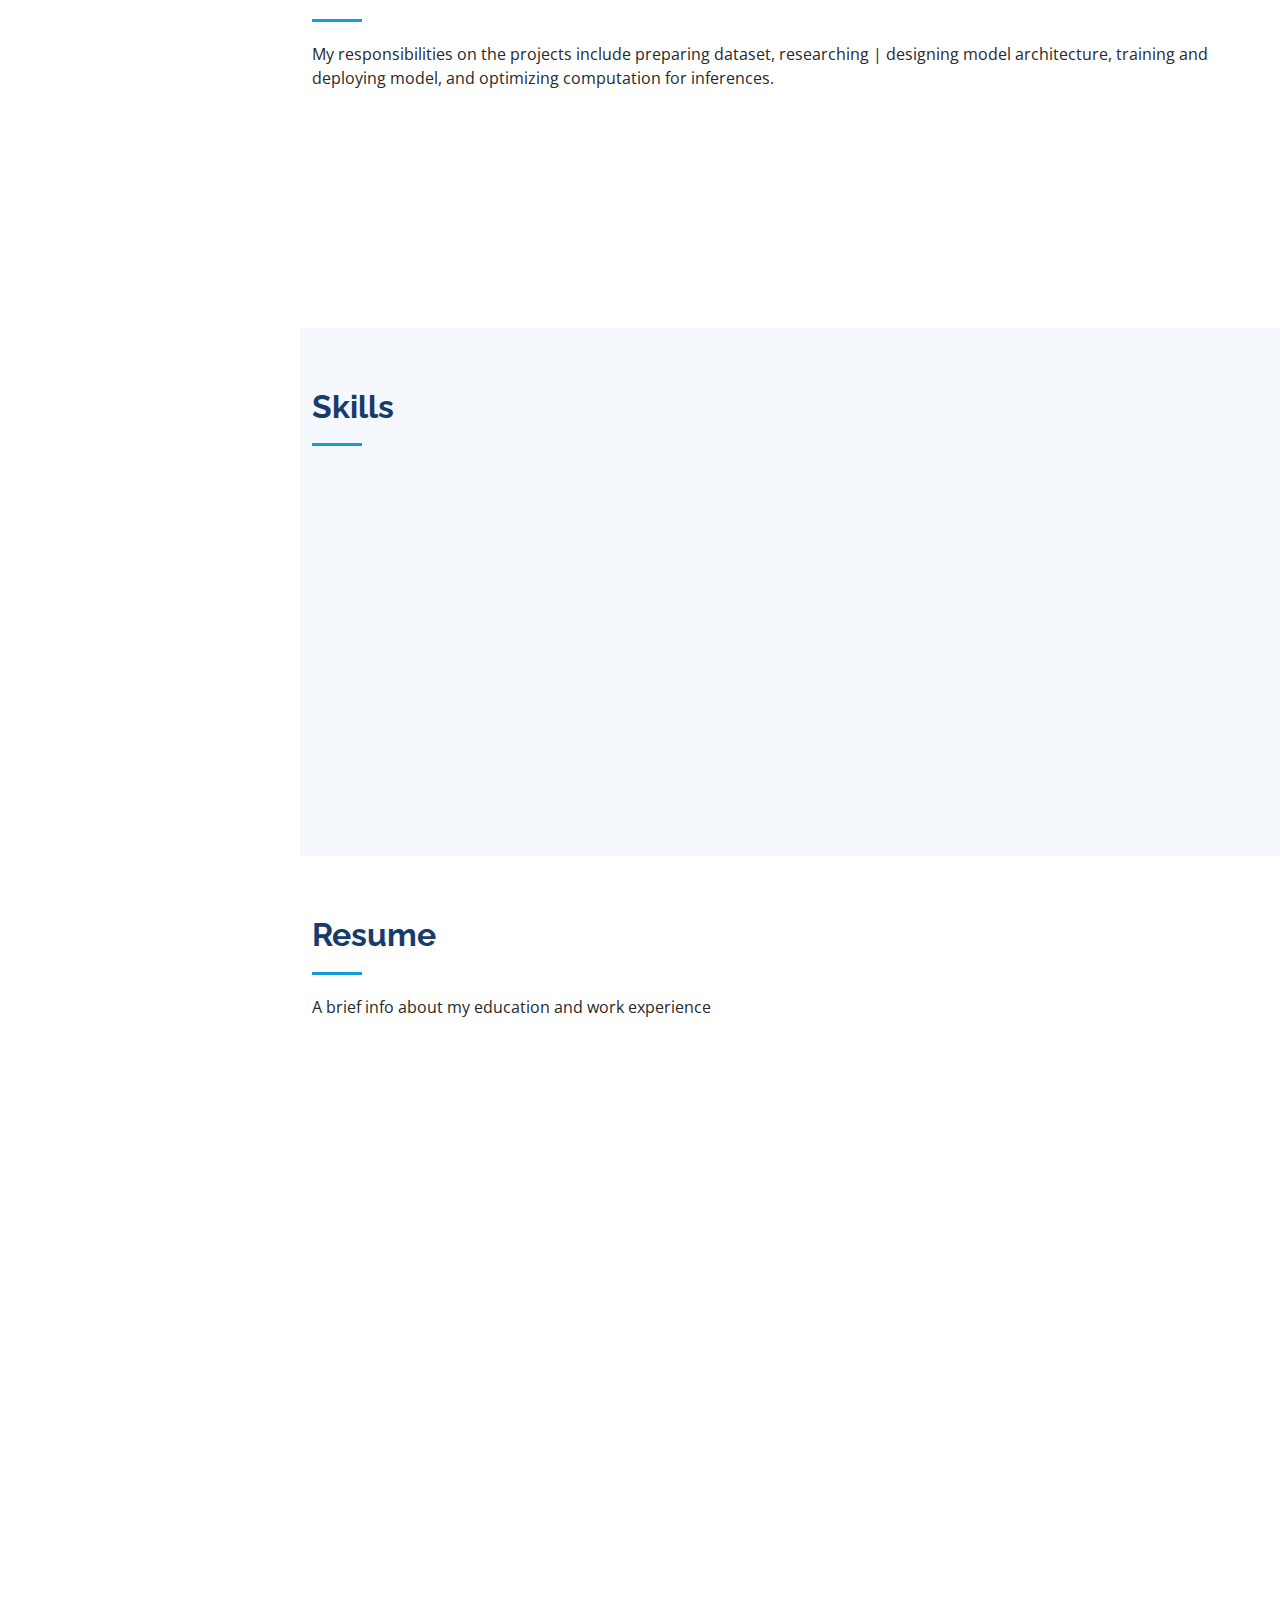
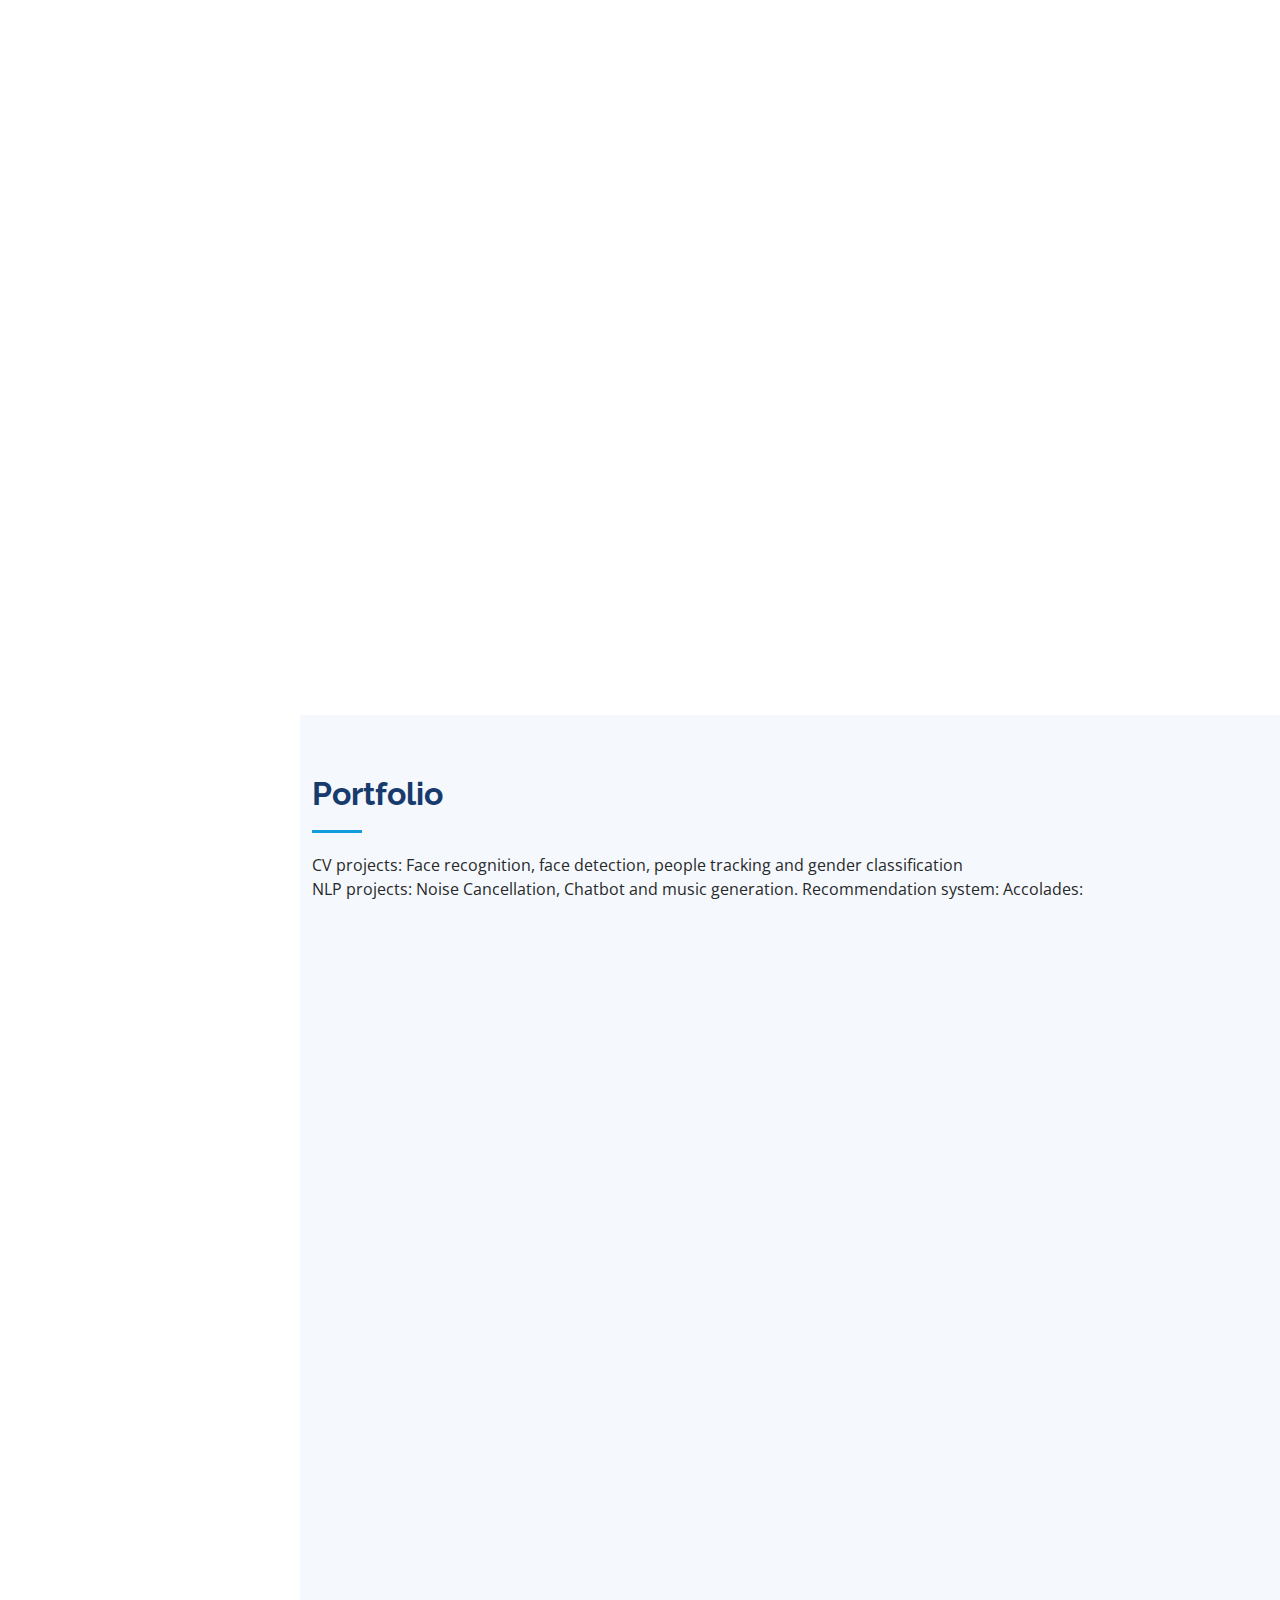
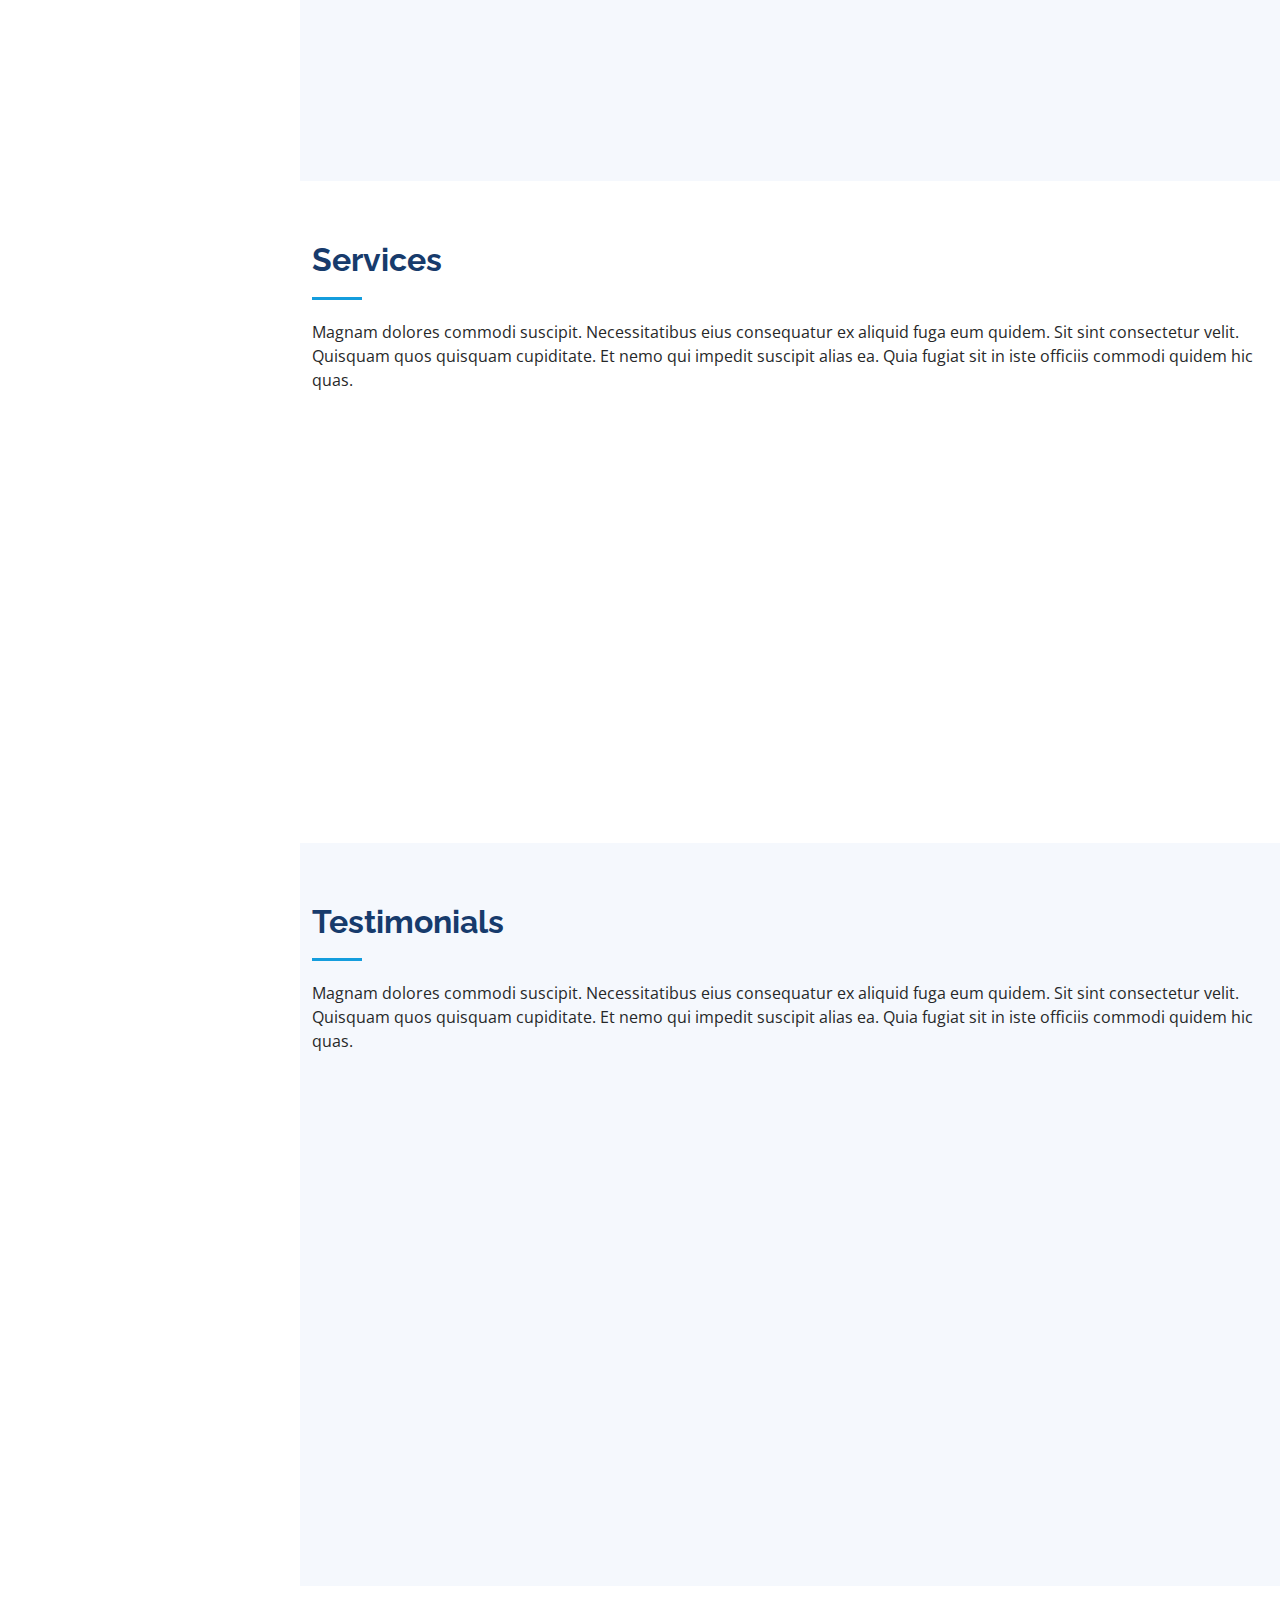
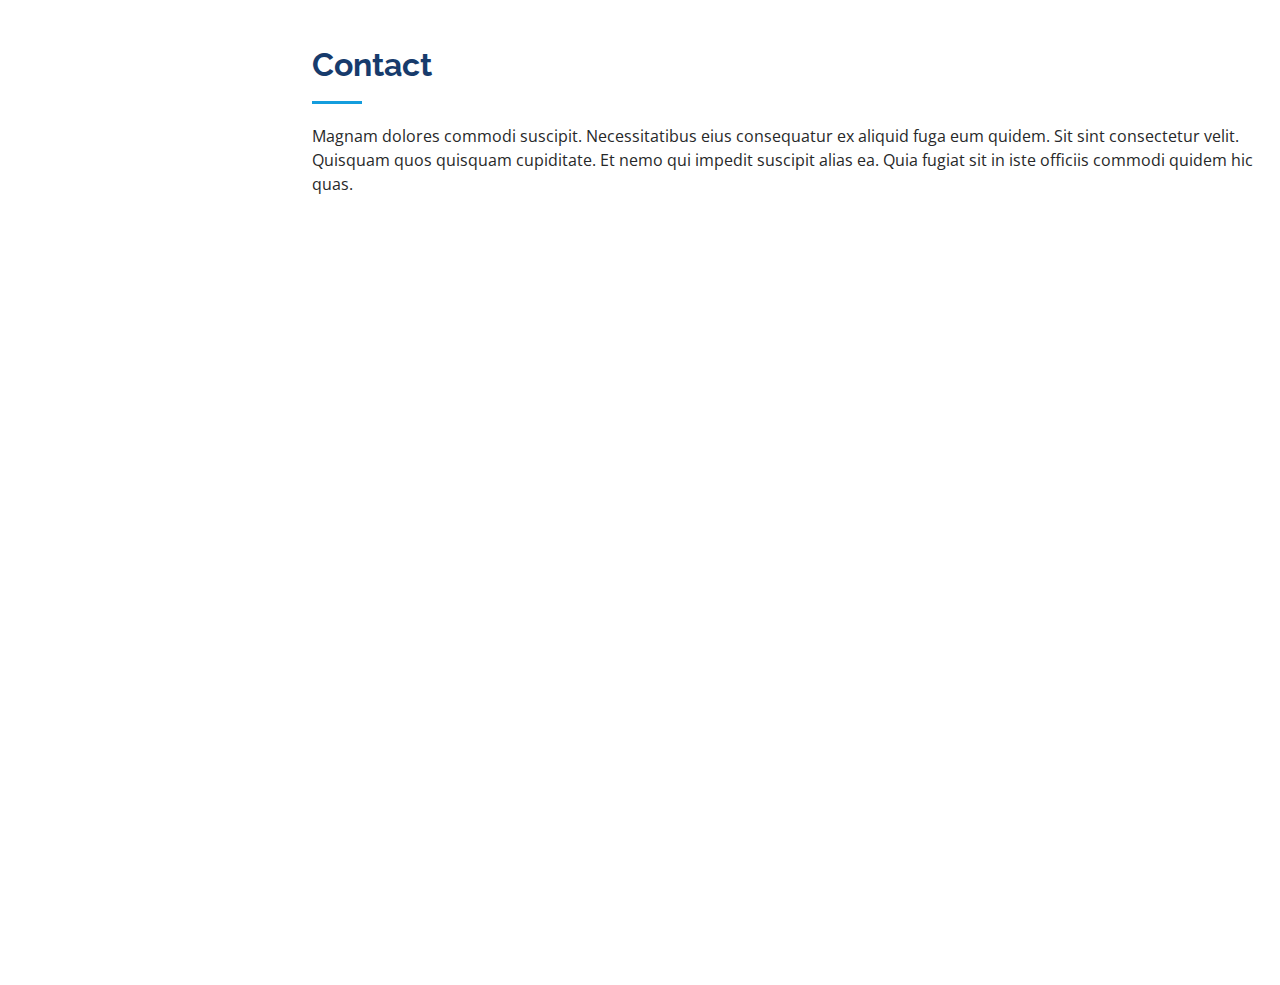
==== commit 6d89a2a0: "half portfolio completed" ====
--- a/index.html
+++ b/index.html
@@ -45,7 +45,7 @@
         <div class="social-links mt-3 text-center">
           <a href="https://twitter.com/ThulungSamip" class="twitter"><i class="bx bxl-twitter"></i></a>
           <a href="https://www.facebook.com/samip.thulung" class="facebook"><i class="bx bxl-facebook"></i></a>
-          <a href="#" class="instagram"><i class="bx bxl-instagram"></i></a>
+          <a href="https://www.instagram.com/_____samip____/" class="instagram"><i class="bx bxl-instagram"></i></a>
           <!-- <a href="#" class="google-plus"><i class="bx bxl-skype"></i></a> -->
           <a href="https://www.linkedin.com/in/samiprai971228/" class="linkedin"><i class="bx bxl-linkedin"></i></a>
         </div>
@@ -355,15 +355,19 @@
 
         <div class="section-title">
           <h2>Portfolio</h2>
-          <p>Magnam dolores commodi suscipit. Necessitatibus eius consequatur ex aliquid fuga eum quidem. Sit sint consectetur velit. Quisquam quos quisquam cupiditate. Et nemo qui impedit suscipit alias ea. Quia fugiat sit in iste officiis commodi quidem hic quas.</p>
+          <p>CV projects: Face recognition, face detection, people tracking and gender classification <br>
+            NLP projects: Noise Cancellation, Chatbot and music generation. 
+            Recommendation system: 
+            Accolades: 
+          </p>
         </div>
 
         <div class="row" data-aos="fade-up">
           <div class="col-lg-12 d-flex justify-content-center">
             <ul id="portfolio-flters">
               <li data-filter="*" class="filter-active">All</li>
-              <li data-filter=".filter-app">App</li>
-              <li data-filter=".filter-card">Card</li>
+              <li data-filter=".filter-cv">Computer Vision</li>
+              <li data-filter=".filter-nlp">NLP</li>
               <li data-filter=".filter-web">Web</li>
             </ul>
           </div>
@@ -371,12 +375,12 @@
 
         <div class="row portfolio-container" data-aos="fade-up" data-aos-delay="100">
 
-          <div class="col-lg-4 col-md-6 portfolio-item filter-app">
-            <div class="portfolio-wrap">
-              <img src="assets/img/portfolio/portfolio-1.jpg" class="img-fluid" alt="">
-              <div class="portfolio-links">
-                <a href="assets/img/portfolio/portfolio-1.jpg" data-gallery="portfolioGallery" class="portfolio-lightbox" title="App 1"><i class="bx bx-plus"></i></a>
-                <a href="portfolio-details.html" title="More Details"><i class="bx bx-link"></i></a>
+          <div class="col-lg-4 col-md-6 portfolio-item filter-cv">
+            <div class="portfolio-wrap">
+              <img src="assets/img/portfolio/portfolio-1.gif" class="img-fluid" alt="">
+              <div class="portfolio-links">
+                <a href="assets/img/portfolio/portfolio-1.gif" data-gallery="portfolioGallery" class="portfolio-lightbox" title="Face detection and gender detection"><i class="bx bx-plus"></i></a>
+                <a href="portfolio-details-1.html" title="More Details"><i class="bx bx-link"></i></a>
               </div>
             </div>
           </div>
@@ -391,27 +395,34 @@
             </div>
           </div>
 
-          <div class="col-lg-4 col-md-6 portfolio-item filter-app">
+          <div class="col-lg-4 col-md-6 portfolio-item filter-cv">
             <div class="portfolio-wrap">
               <img src="assets/img/portfolio/portfolio-3.jpg" class="img-fluid" alt="">
               <div class="portfolio-links">
-                <a href="assets/img/portfolio/portfolio-3.jpg" data-gallery="portfolioGallery" class="portfolio-lightbox" title="App 2"><i class="bx bx-plus"></i></a>
-                <a href="portfolio-details.html" title="More Details"><i class="bx bx-link"></i></a>
-              </div>
-            </div>
-          </div>
-
-          <div class="col-lg-4 col-md-6 portfolio-item filter-card">
-            <div class="portfolio-wrap">
-              <img src="assets/img/portfolio/portfolio-4.jpg" class="img-fluid" alt="">
-              <div class="portfolio-links">
-                <a href="assets/img/portfolio/portfolio-4.jpg" data-gallery="portfolioGallery" class="portfolio-lightbox" title="Card 2"><i class="bx bx-plus"></i></a>
-                <a href="portfolio-details.html" title="More Details"><i class="bx bx-link"></i></a>
-              </div>
-            </div>
-          </div>
-
-          <div class="col-lg-4 col-md-6 portfolio-item filter-web">
+                <a href="assets/img/portfolio/portfolio-3.jpg" data-gallery="portfolioGallery" class="portfolio-lightbox" title="Face detection and recognition"><i class="bx bx-plus"></i></a>
+                <a href="portfolio-details-2.html" title="More Details"><i class="bx bx-link"></i></a>
+              </div>
+            </div>
+          </div>
+
+          <div class="col-lg-4 col-md-6 portfolio-item filter-nlp">
+            <div class="portfolio-wrap">
+              <!-- <img src="assets/img/portfolio/portfolio-4.jpg" class="img-fluid" alt=""> -->
+              <video width="400" controls>
+                <source src="assets/img/portfolio/noise.mp4" type="video/mp4">
+              </video>
+              <div class="portfolio-links">
+                <a href="assets/img/portfolio/noise.mp4" data-gallery="portfolioGallery" class="portfolio-lightbox" title="Noise Cancellation"><i class="bx bx-plus"></i></a>
+                <a href="portfolio-details-4.html" title="More Details"><i class="bx bx-link"></i></a>
+              </div>
+            </div>
+          </div>
+
+           
+          
+
+
+          <!-- <div class="col-lg-4 col-md-6 portfolio-item filter-web">
             <div class="portfolio-wrap">
               <img src="assets/img/portfolio/portfolio-5.jpg" class="img-fluid" alt="">
               <div class="portfolio-links">
@@ -419,7 +430,7 @@
                 <a href="portfolio-details.html" title="More Details"><i class="bx bx-link"></i></a>
               </div>
             </div>
-          </div>
+          </div> -->
 
           <div class="col-lg-4 col-md-6 portfolio-item filter-app">
             <div class="portfolio-wrap">
@@ -430,8 +441,17 @@
               </div>
             </div>
           </div>
-
-          <div class="col-lg-4 col-md-6 portfolio-item filter-card">
+          <div class="col-lg-4 col-md-6 portfolio-item filter-cv">
+            <div class="portfolio-wrap">
+              <img src="assets/img/portfolio/portfolio-5.jpg" class="img-fluid" alt="">
+              <div class="portfolio-links">
+                <a href="assets/img/portfolio/portfolio-5.jpg" data-gallery="portfolioGallery" class="portfolio-lightbox" title="Landmark detection"><i class="bx bx-plus"></i></a>
+                <a href="portfolio-details-3.html" title="More Details"><i class="bx bx-link"></i></a>
+              </div>
+            </div>
+          </div>
+
+          <div class="col-lg-4 col-md-6 portfolio-item filter-nlp">
             <div class="portfolio-wrap">
               <img src="assets/img/portfolio/portfolio-7.jpg" class="img-fluid" alt="">
               <div class="portfolio-links">
@@ -441,7 +461,7 @@
             </div>
           </div>
 
-          <div class="col-lg-4 col-md-6 portfolio-item filter-card">
+          <div class="col-lg-4 col-md-6 portfolio-item filter-nlp">
             <div class="portfolio-wrap">
               <img src="assets/img/portfolio/portfolio-8.jpg" class="img-fluid" alt="">
               <div class="portfolio-links">
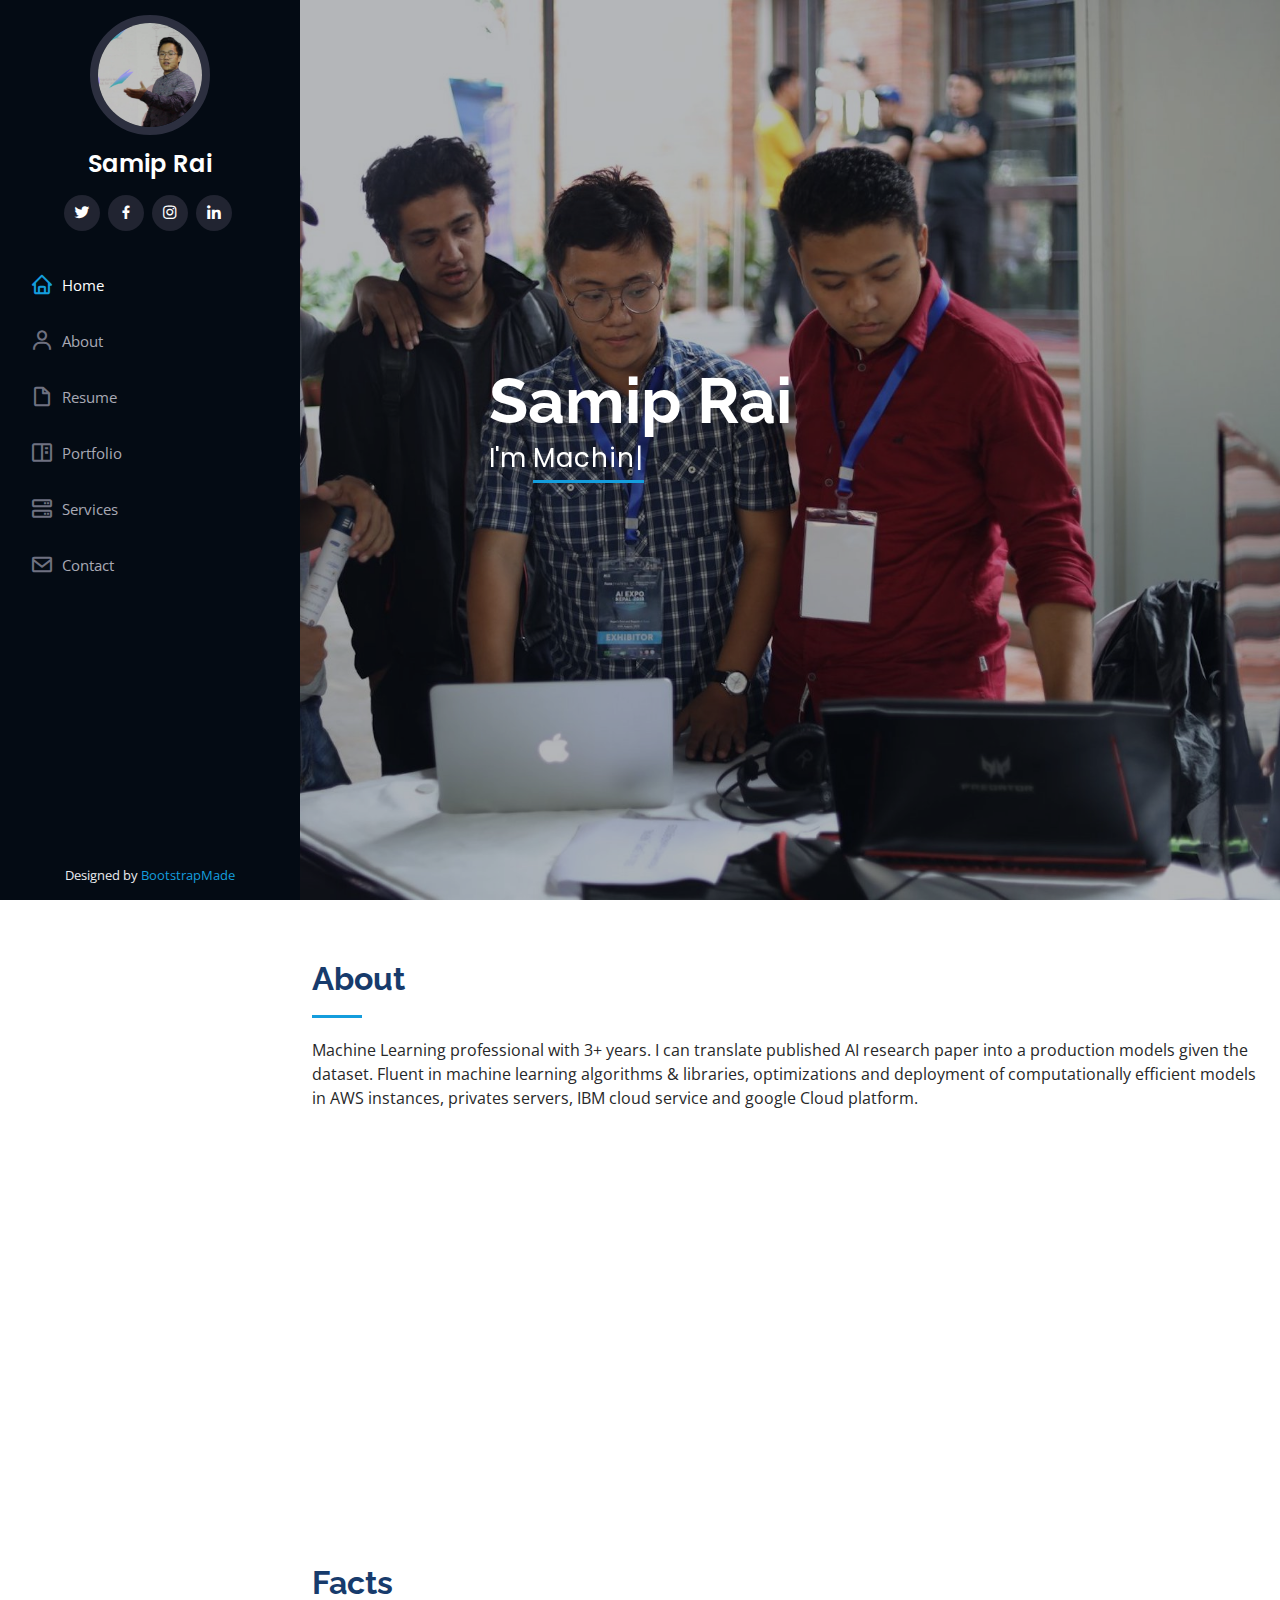
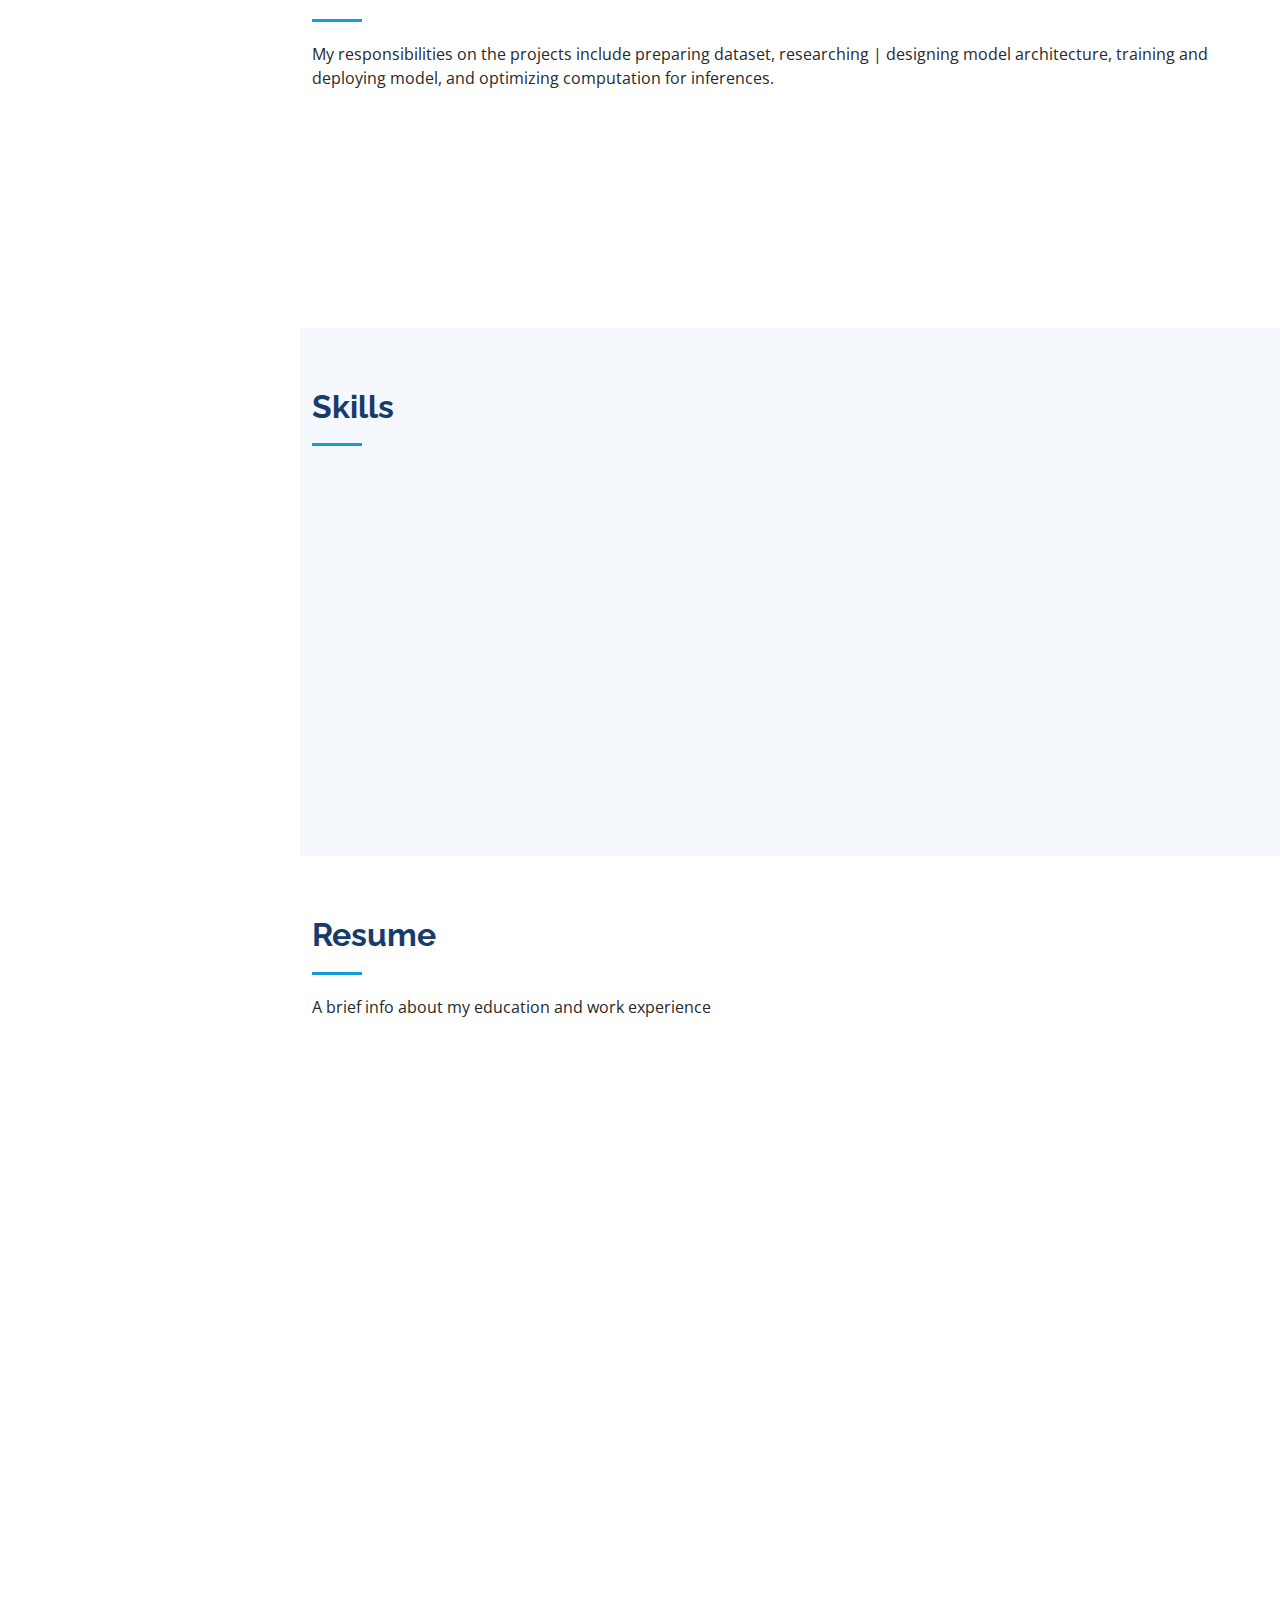
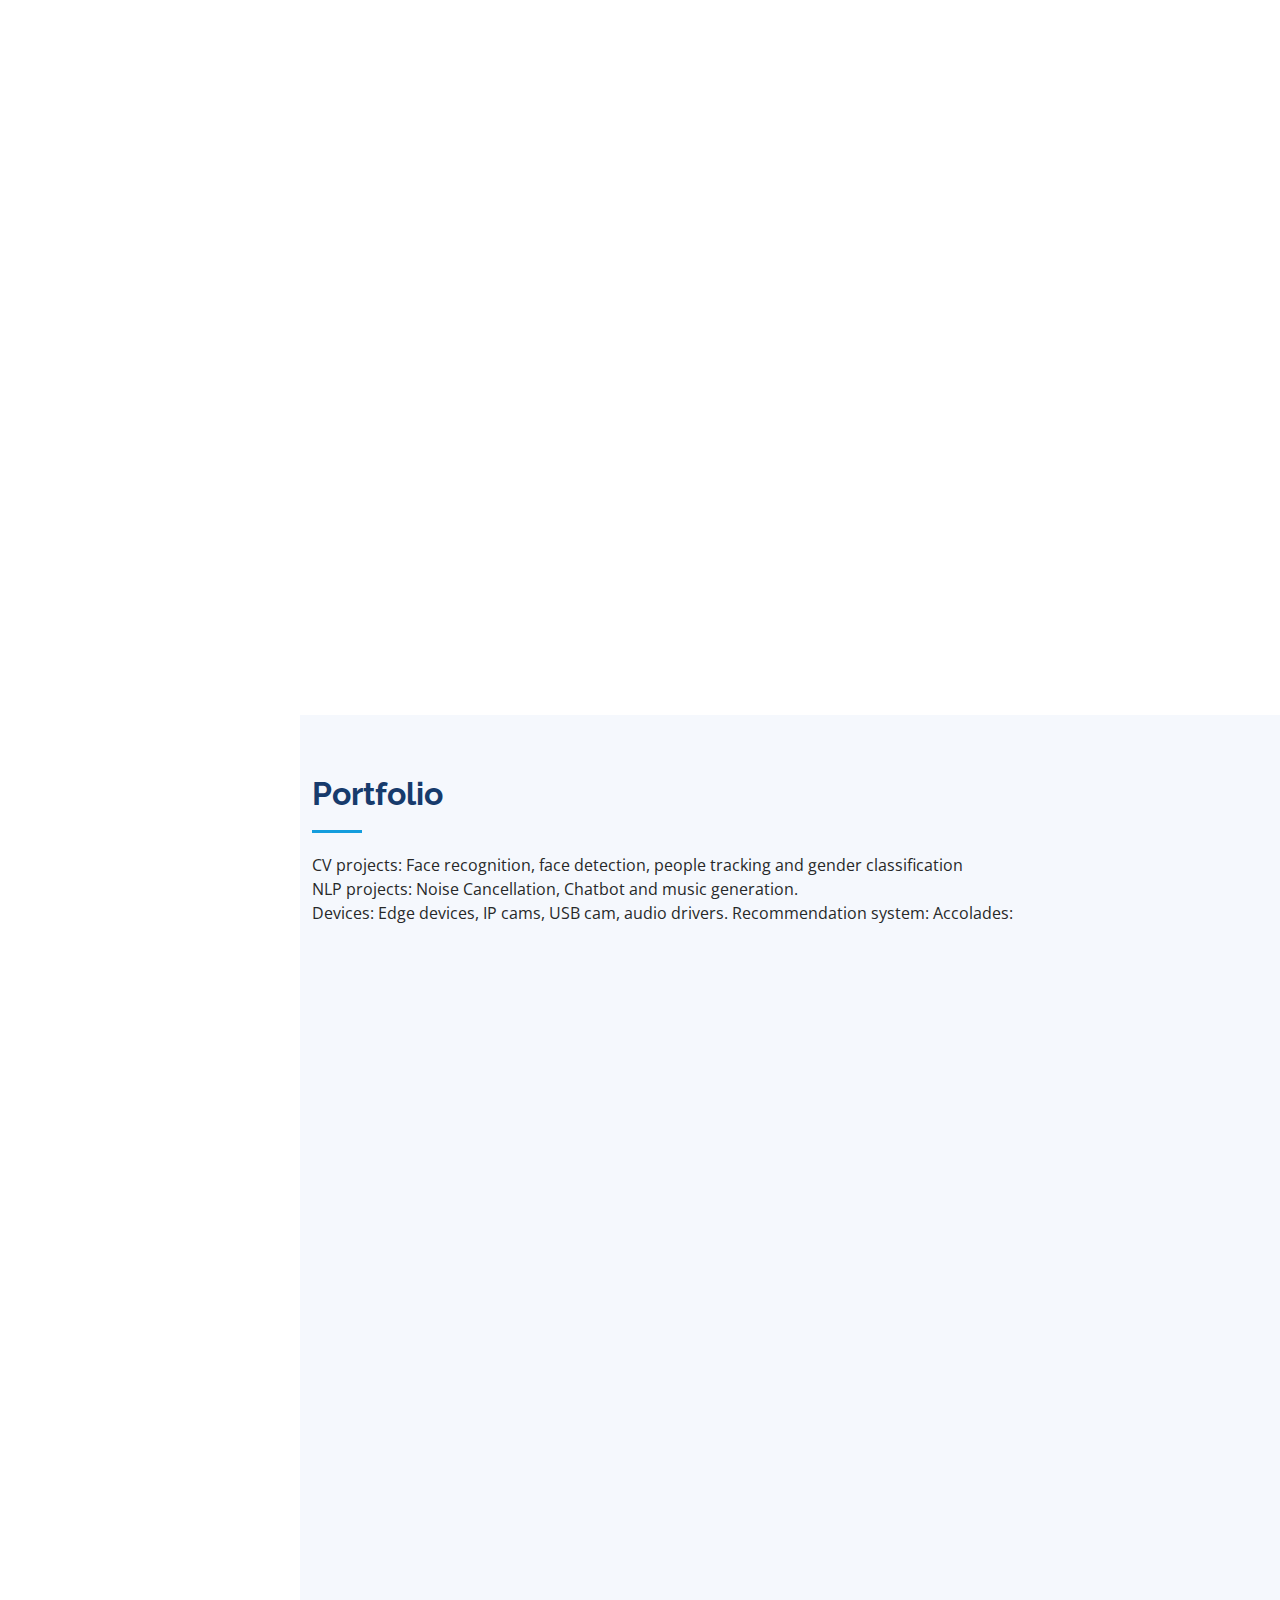
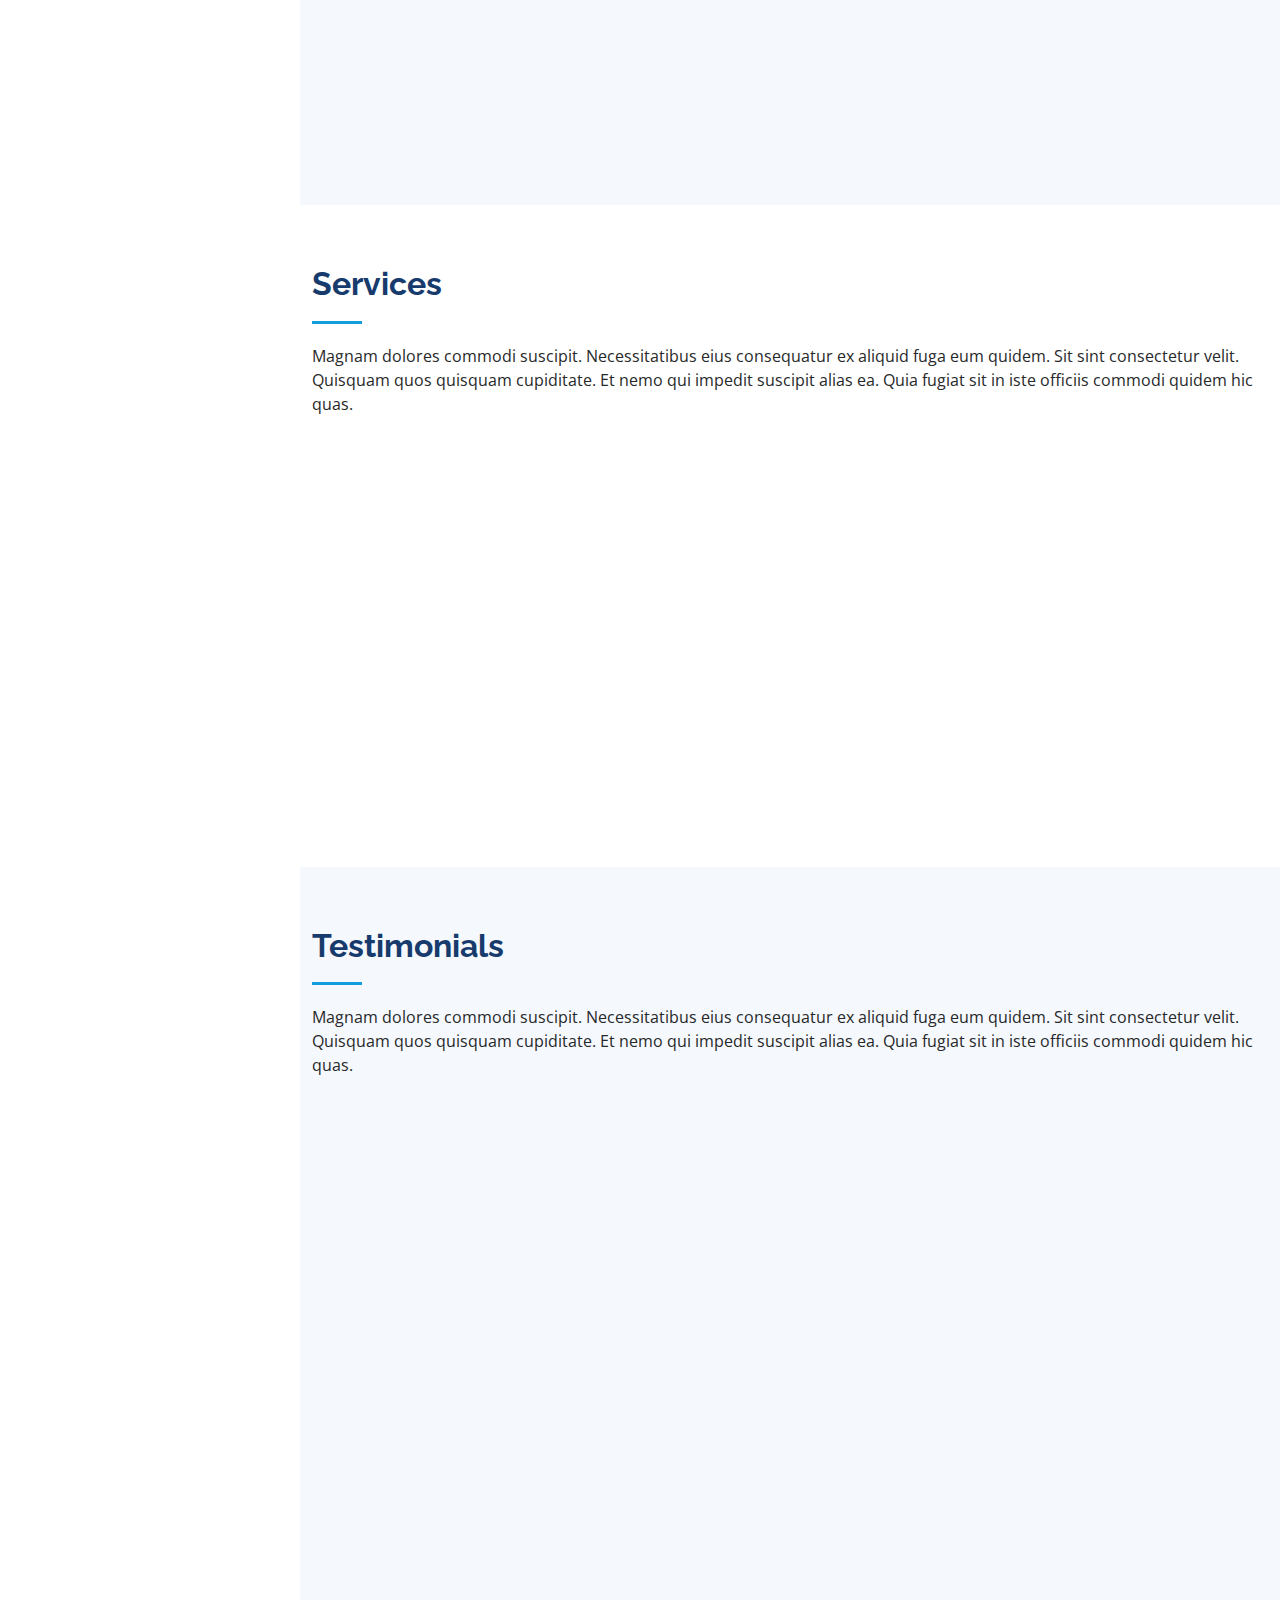
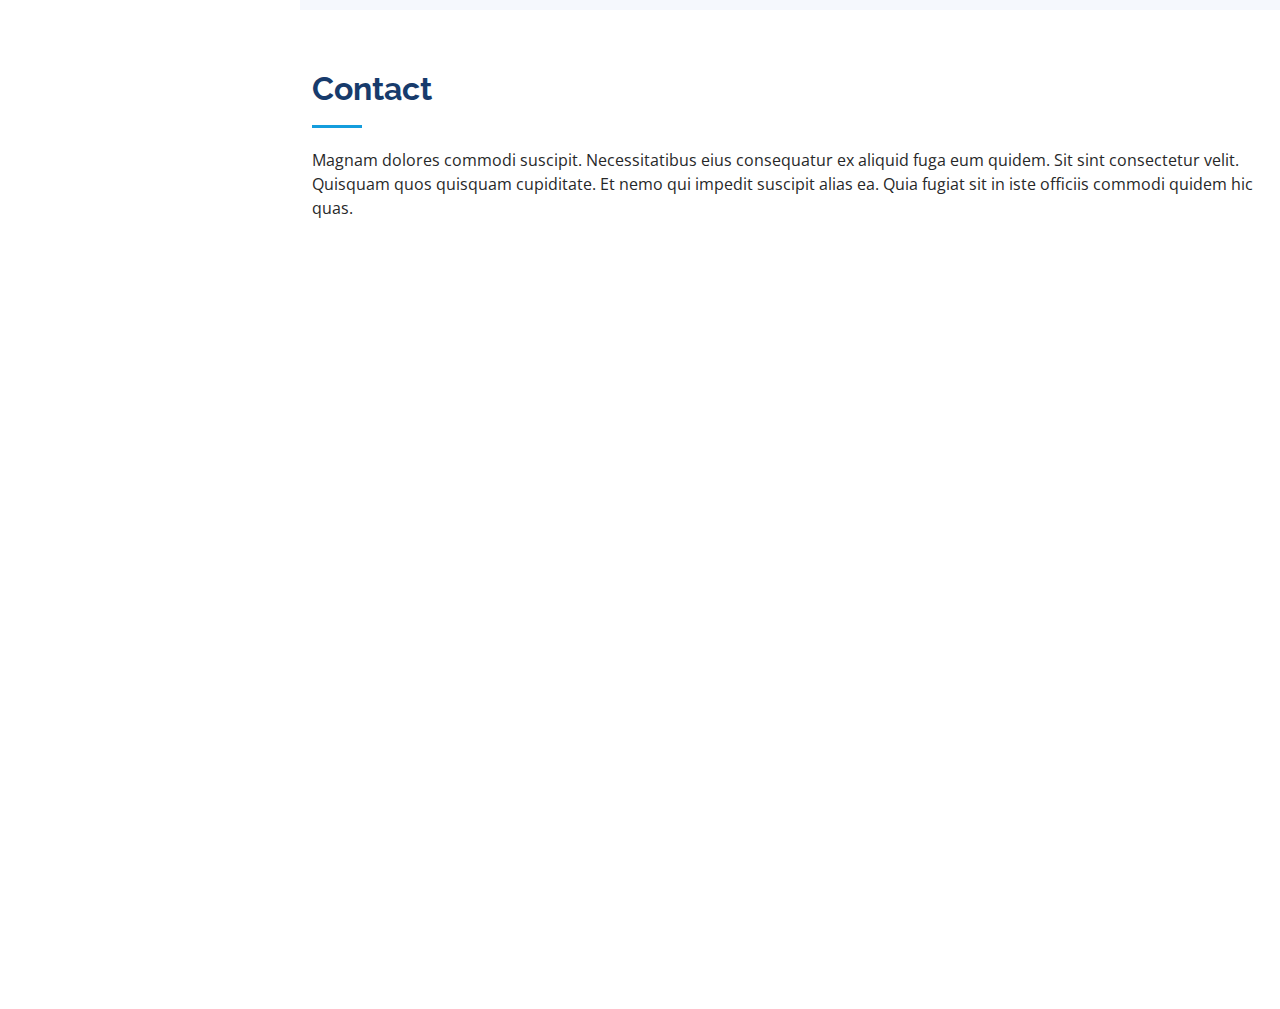
==== commit 865ea8ae: "added description for noise cancellation" ====
--- a/index.html
+++ b/index.html
@@ -356,7 +356,8 @@
         <div class="section-title">
           <h2>Portfolio</h2>
           <p>CV projects: Face recognition, face detection, people tracking and gender classification <br>
-            NLP projects: Noise Cancellation, Chatbot and music generation. 
+            NLP projects: Noise Cancellation, Chatbot and music generation. <br>
+            Devices: Edge devices, IP cams, USB cam, audio drivers. 
             Recommendation system: 
             Accolades: 
           </p>
@@ -412,7 +413,7 @@
                 <source src="assets/img/portfolio/noise.mp4" type="video/mp4">
               </video>
               <div class="portfolio-links">
-                <a href="assets/img/portfolio/noise.mp4" data-gallery="portfolioGallery" class="portfolio-lightbox" title="Noise Cancellation"><i class="bx bx-plus"></i></a>
+                <a href="assets/img/portfolio/noise.mp4" data-gallery="portfolioGallery" class="portfolio-lightbox" title="Noise Cancellation (Demo): Collegue reading from a medium article on Google Meet."><i class="bx bx-plus"></i></a>
                 <a href="portfolio-details-4.html" title="More Details"><i class="bx bx-link"></i></a>
               </div>
             </div>
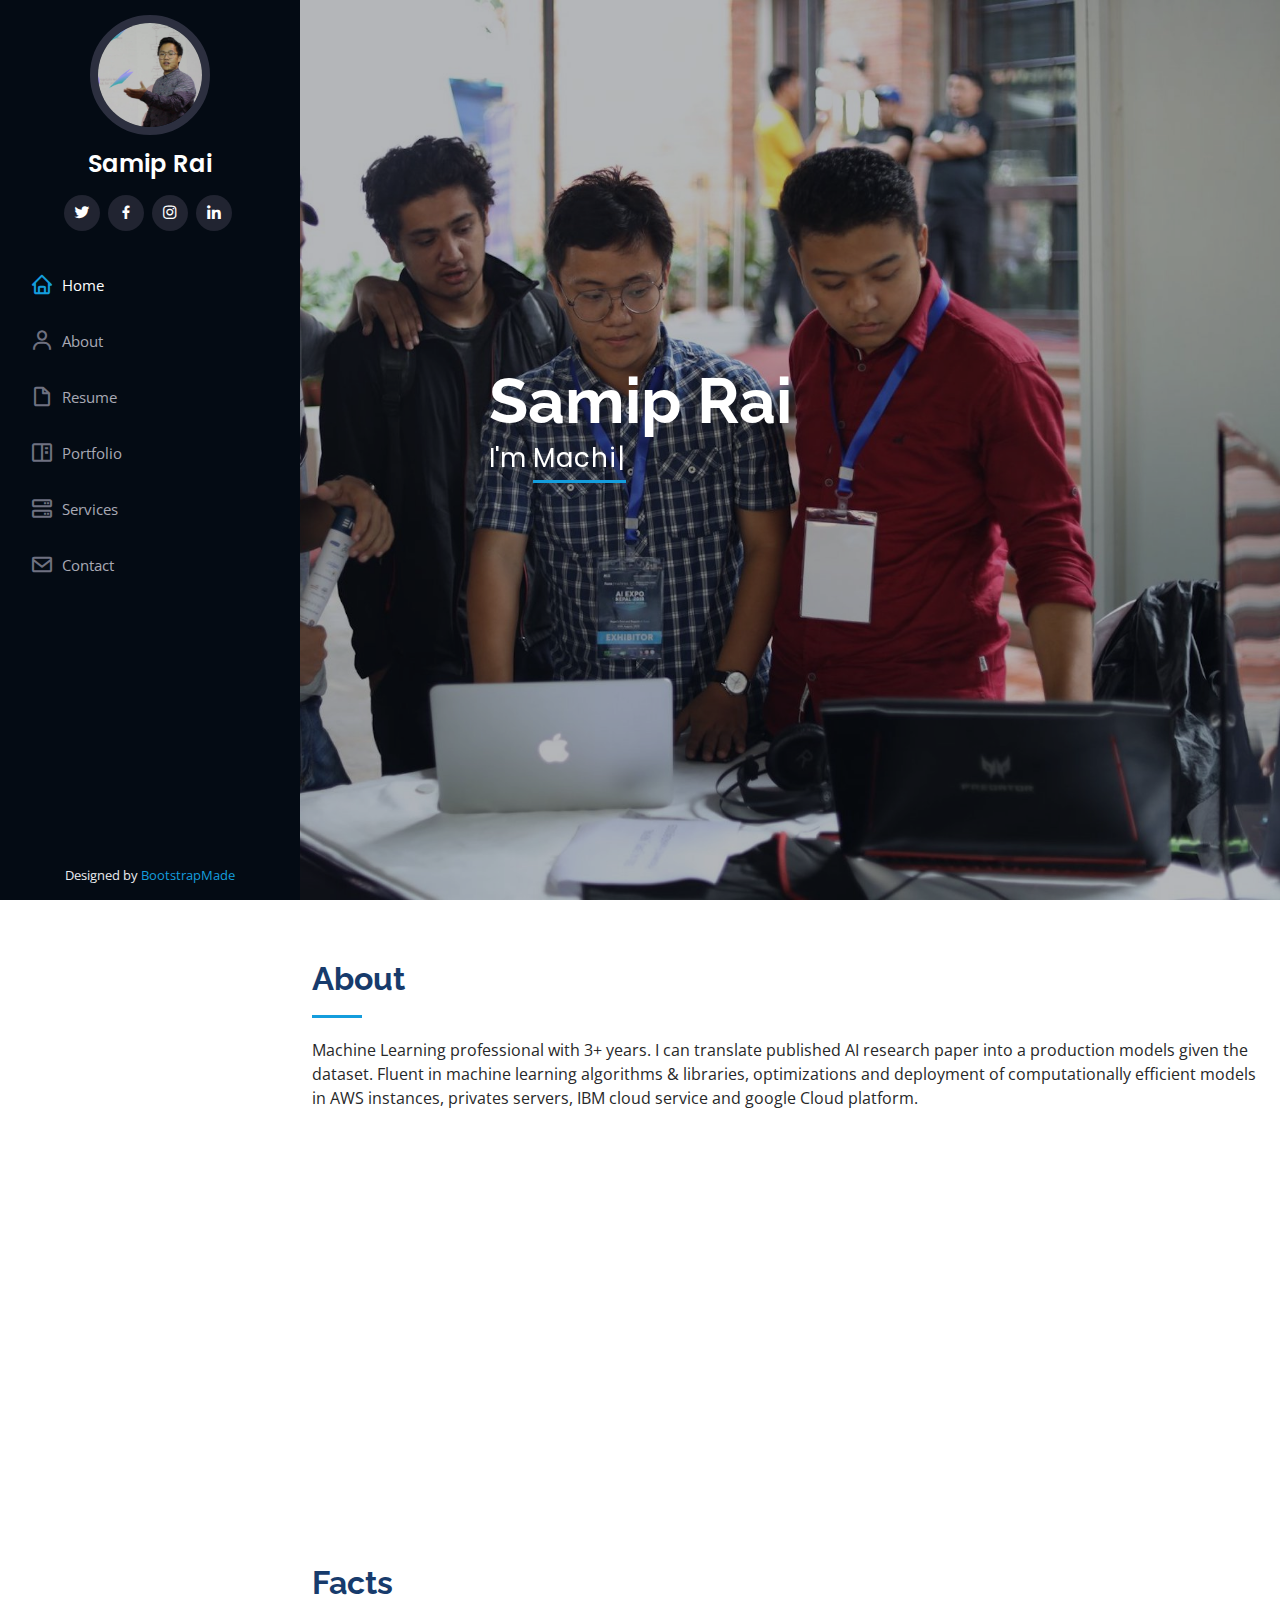
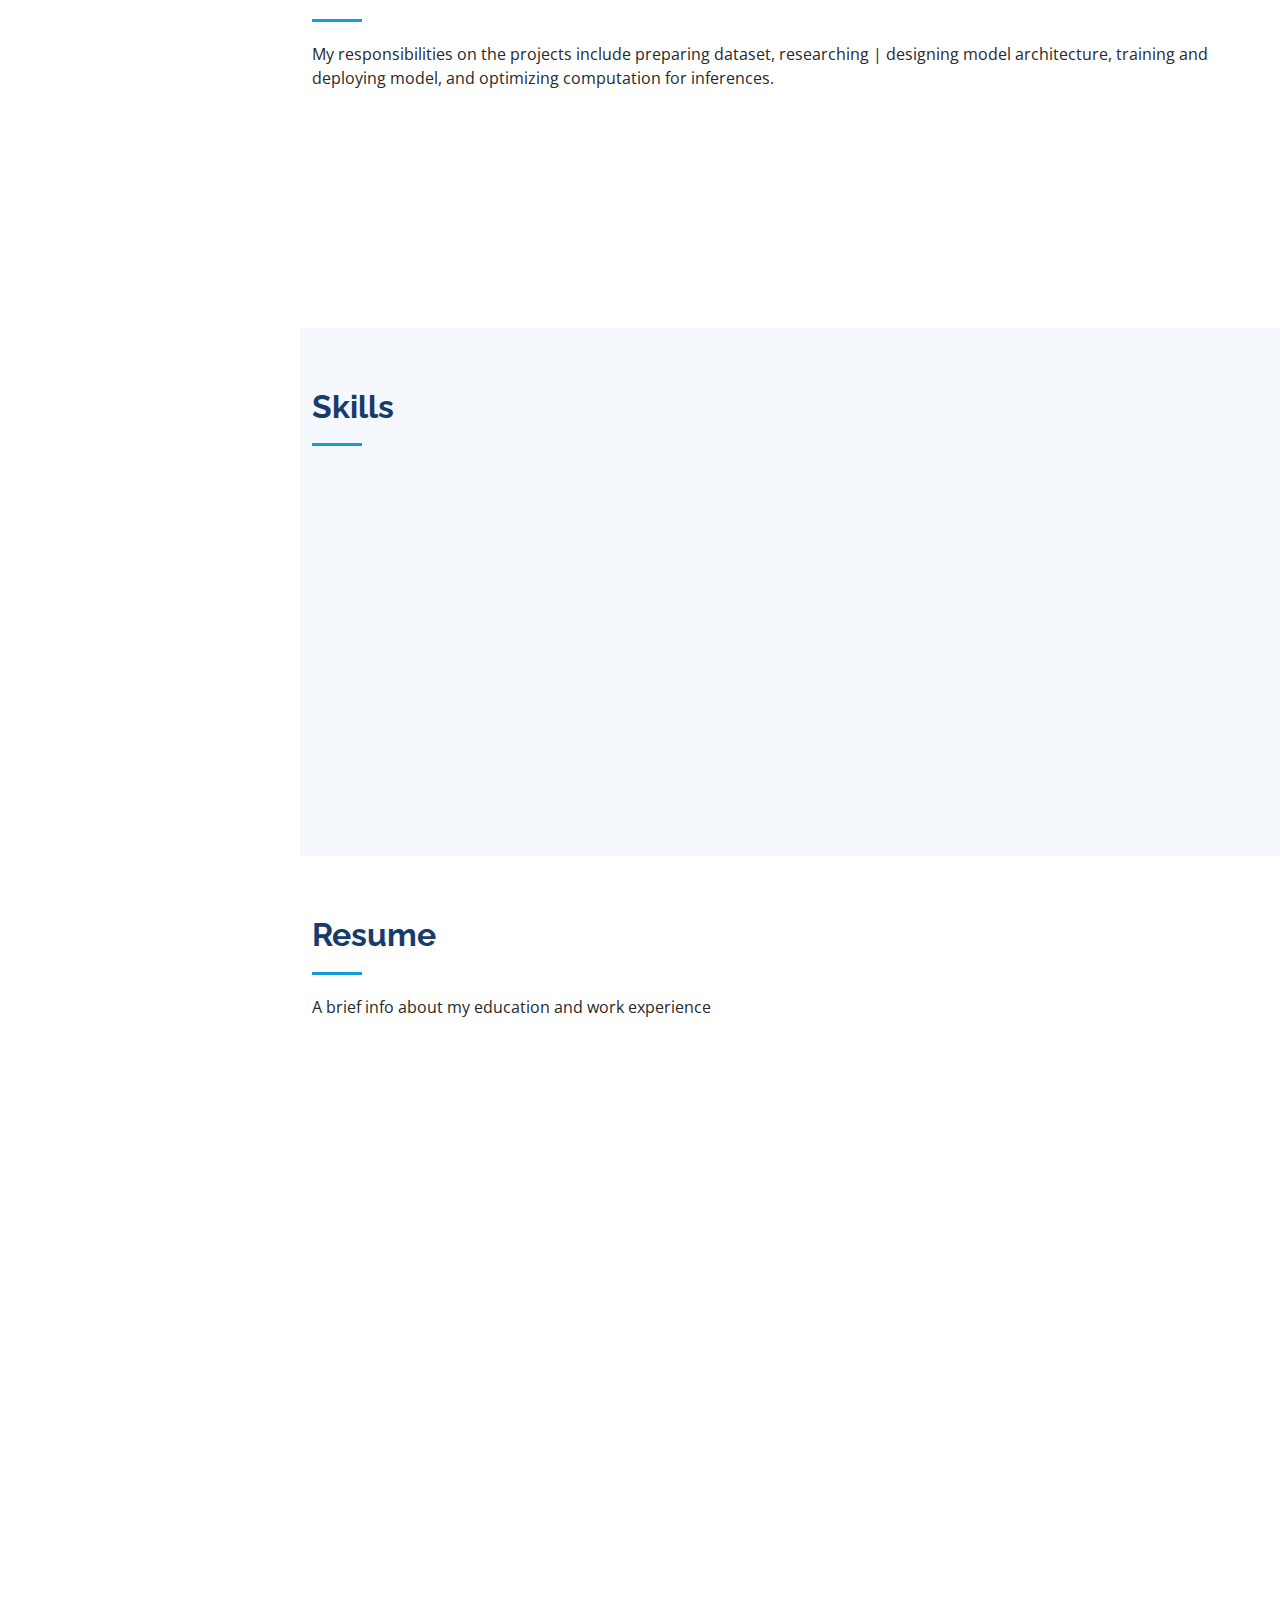
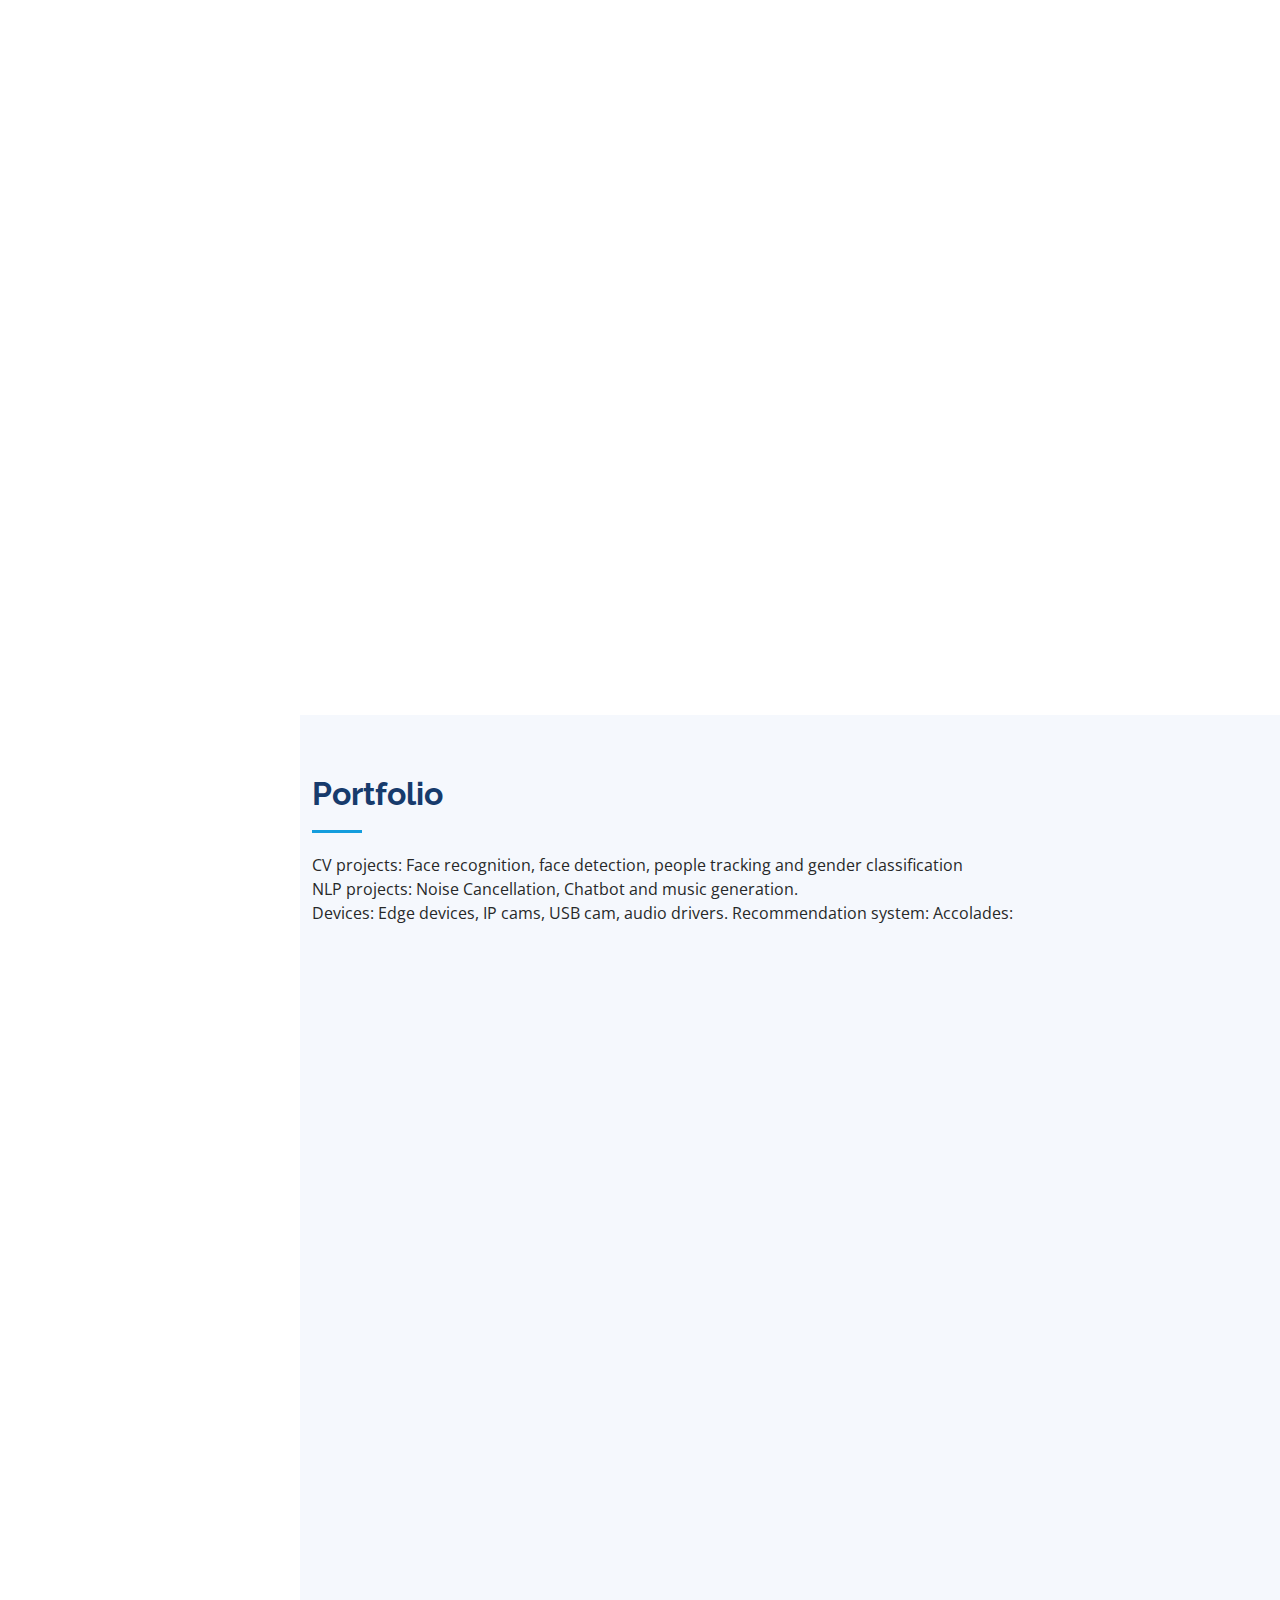
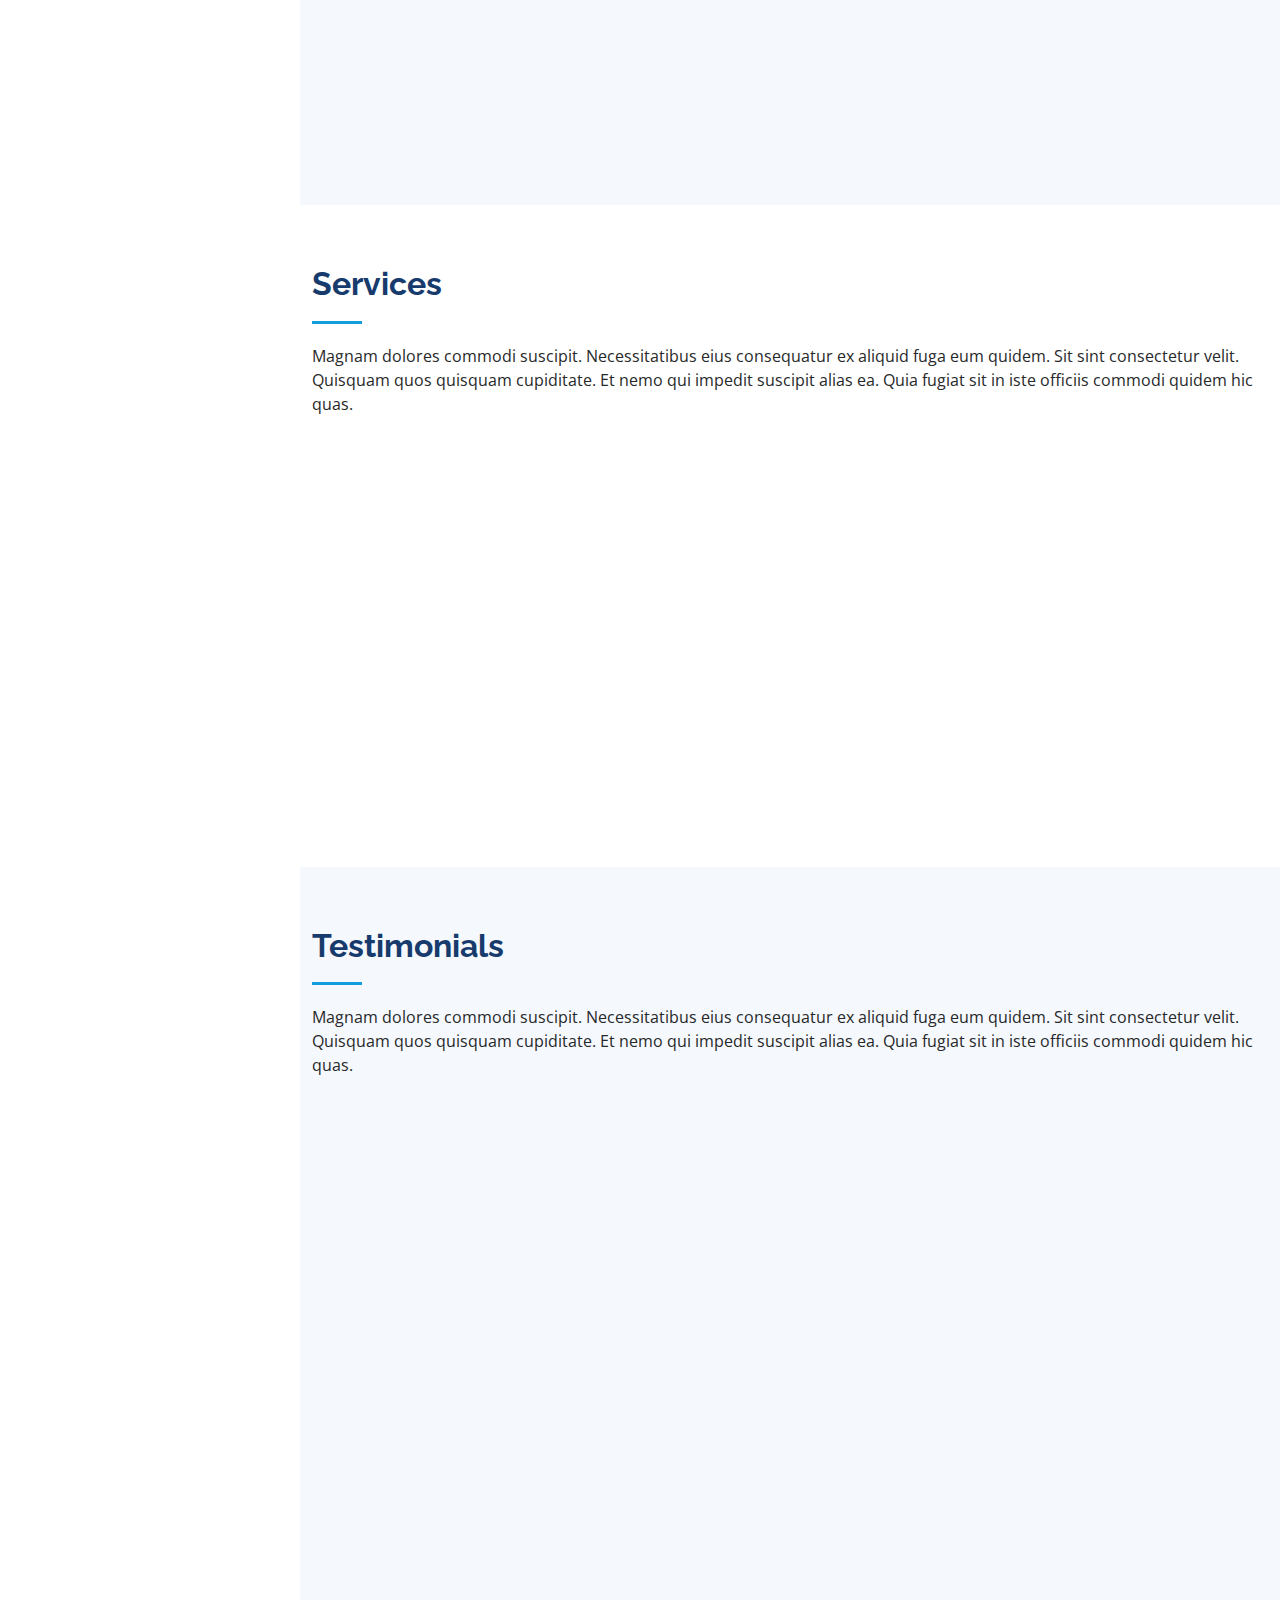
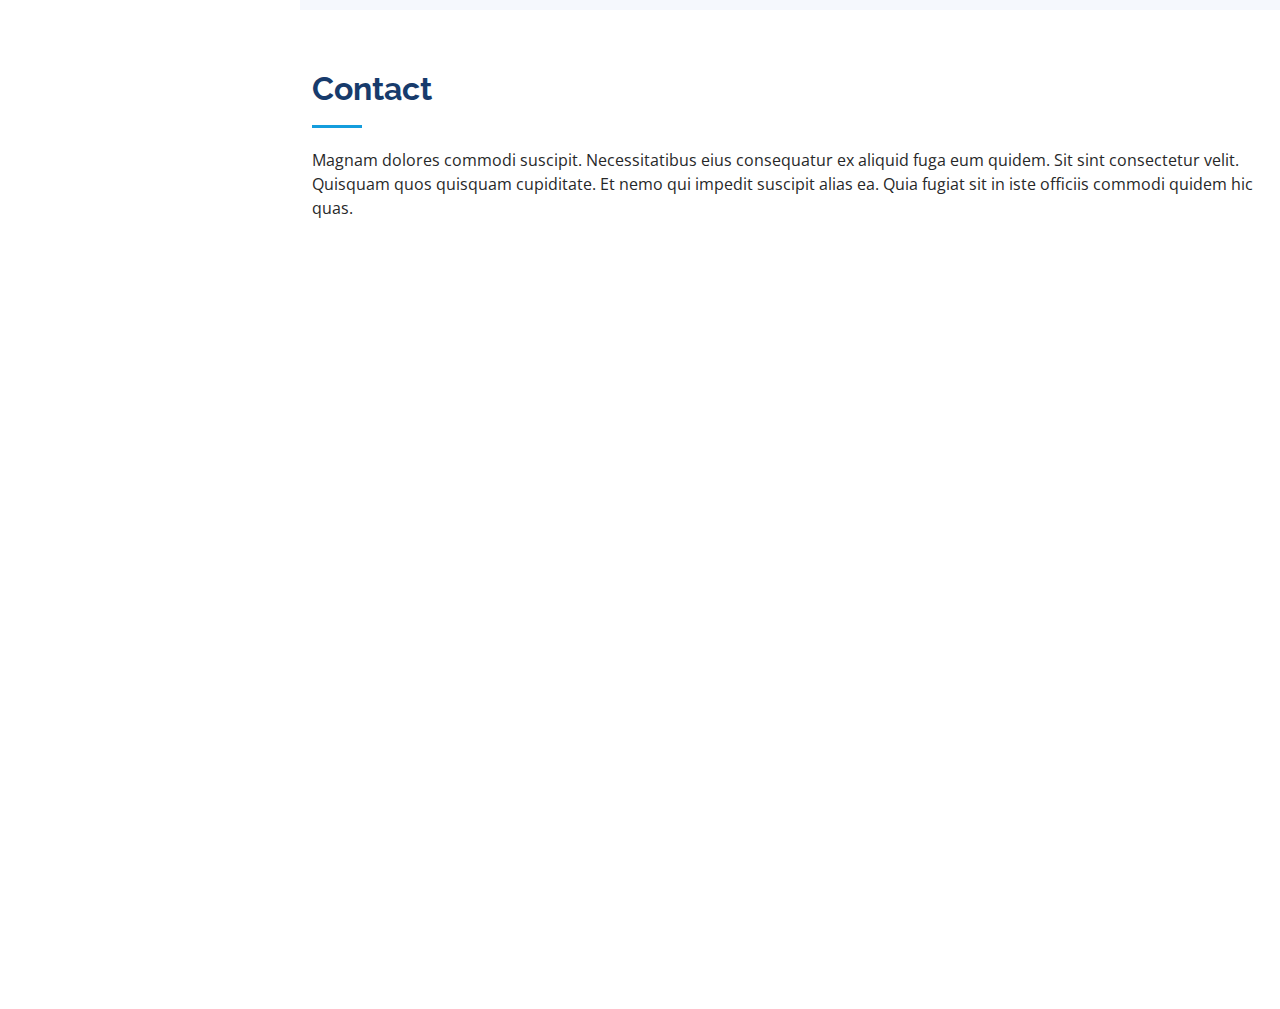
==== commit f64d90ca: "futher information added" ====
--- a/index.html
+++ b/index.html
@@ -413,7 +413,7 @@
                 <source src="assets/img/portfolio/noise.mp4" type="video/mp4">
               </video>
               <div class="portfolio-links">
-                <a href="assets/img/portfolio/noise.mp4" data-gallery="portfolioGallery" class="portfolio-lightbox" title="Noise Cancellation (Demo): Collegue reading from a medium article on Google Meet."><i class="bx bx-plus"></i></a>
+                <a href="assets/img/portfolio/noise.mp4" data-gallery="portfolioGallery" class="portfolio-lightbox" title="Noise Cancellation (Demo): Collegue reading from a medium article on Google Meet. The audio signal goes through our Audio driver where the noise are cancelled and sent to the receiver end of the google meet."><i class="bx bx-plus"></i></a>
                 <a href="portfolio-details-4.html" title="More Details"><i class="bx bx-link"></i></a>
               </div>
             </div>
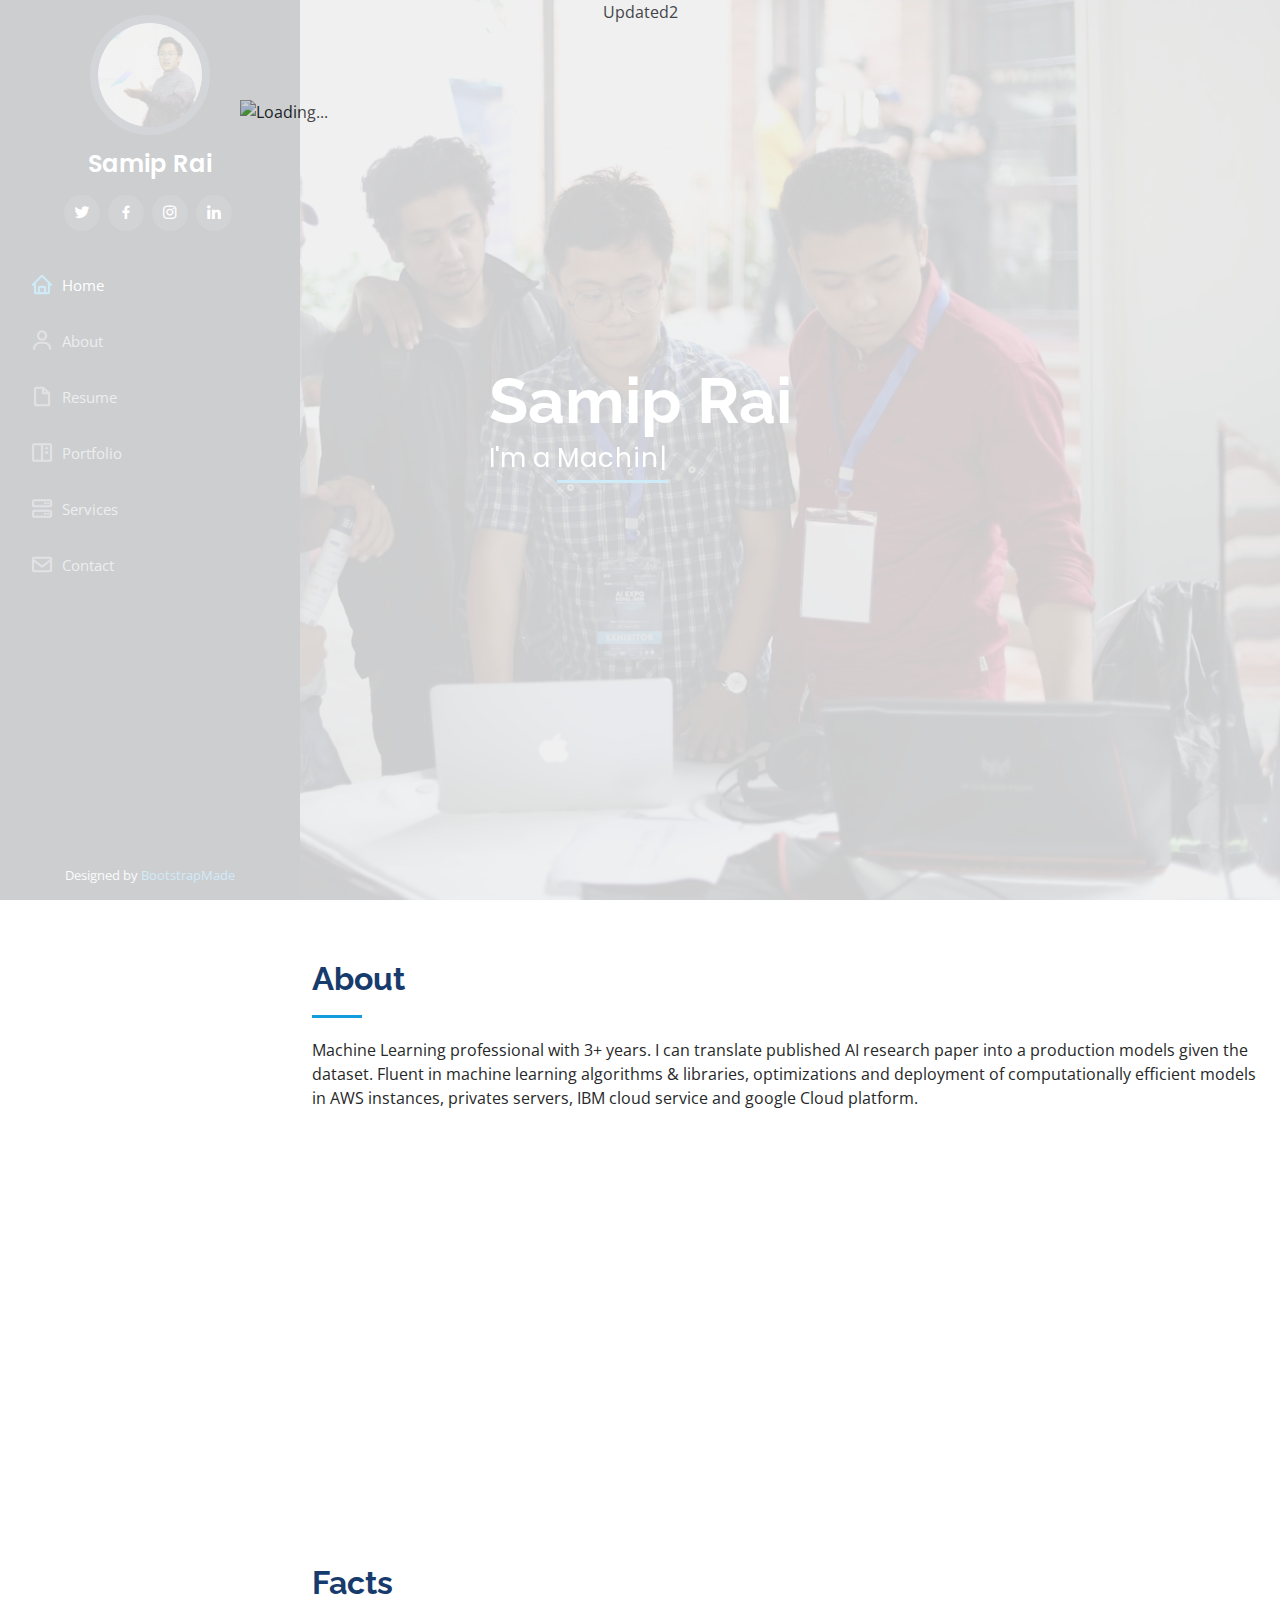
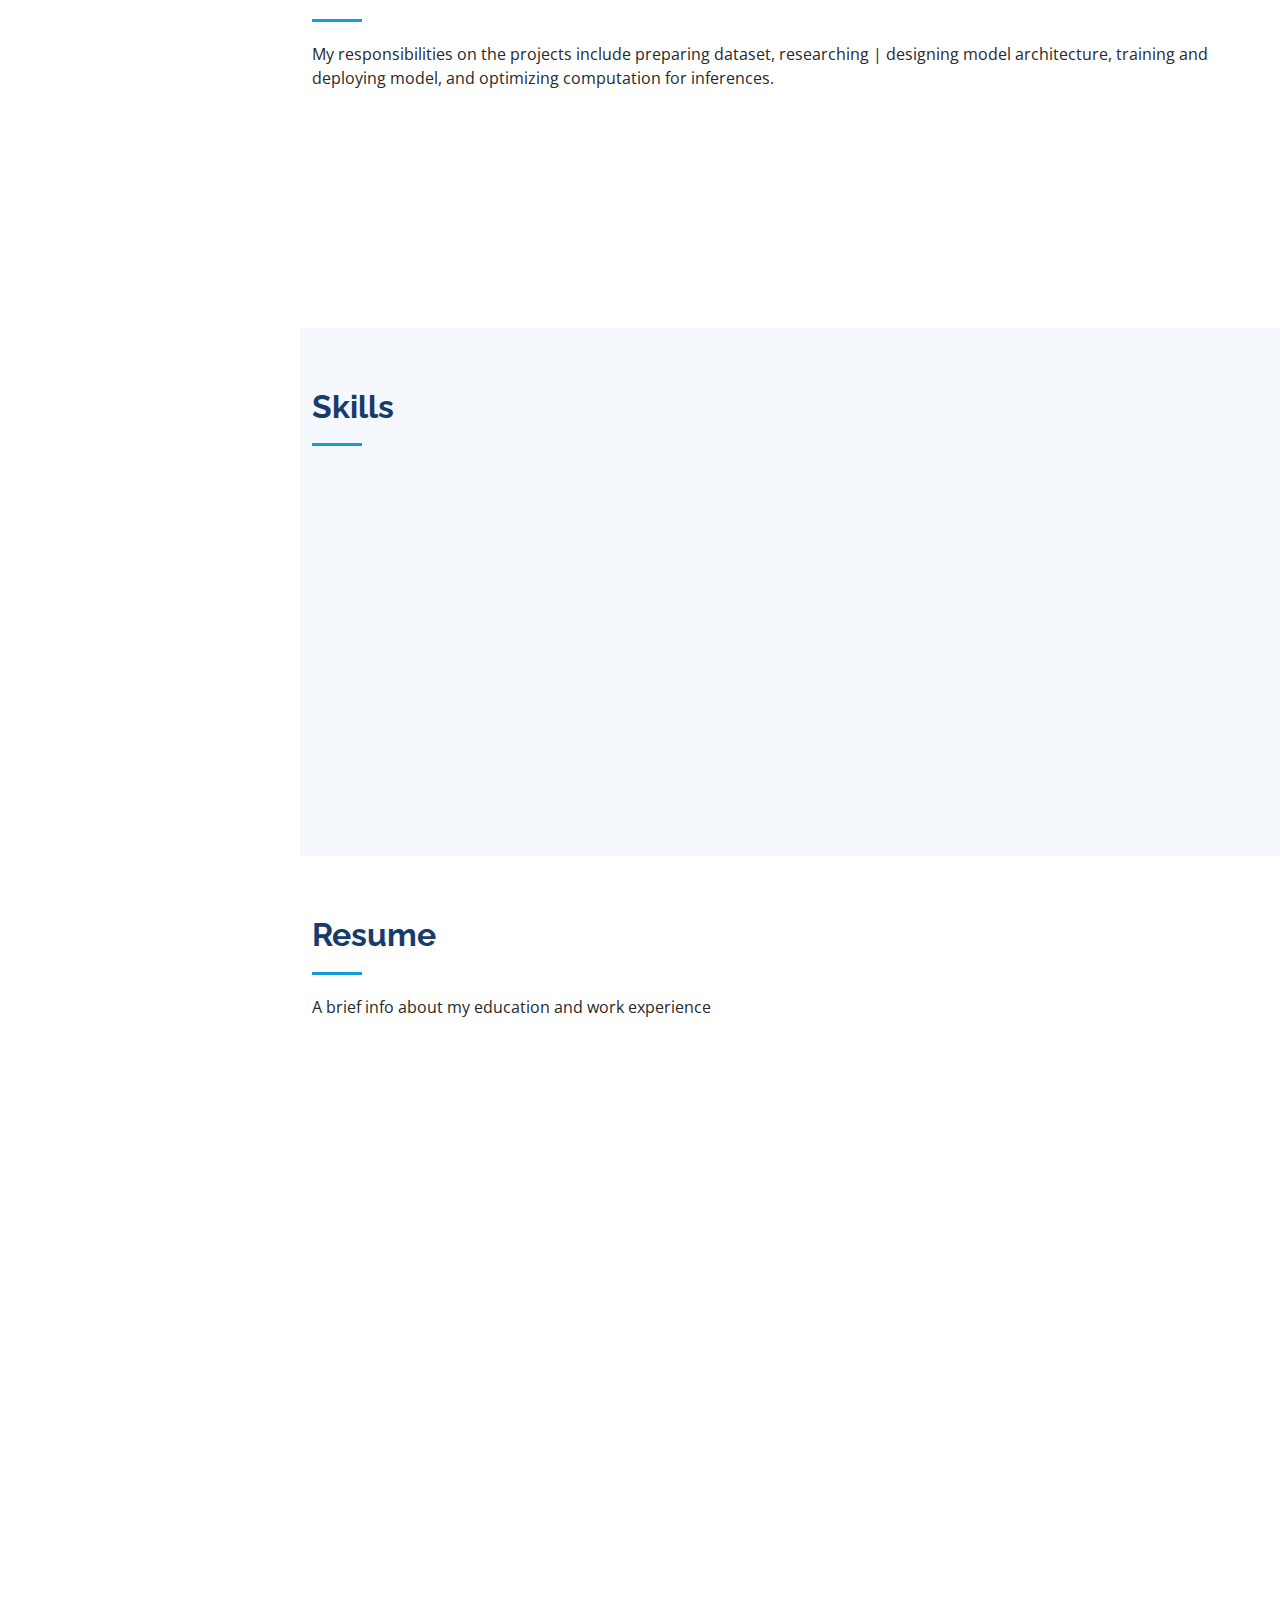
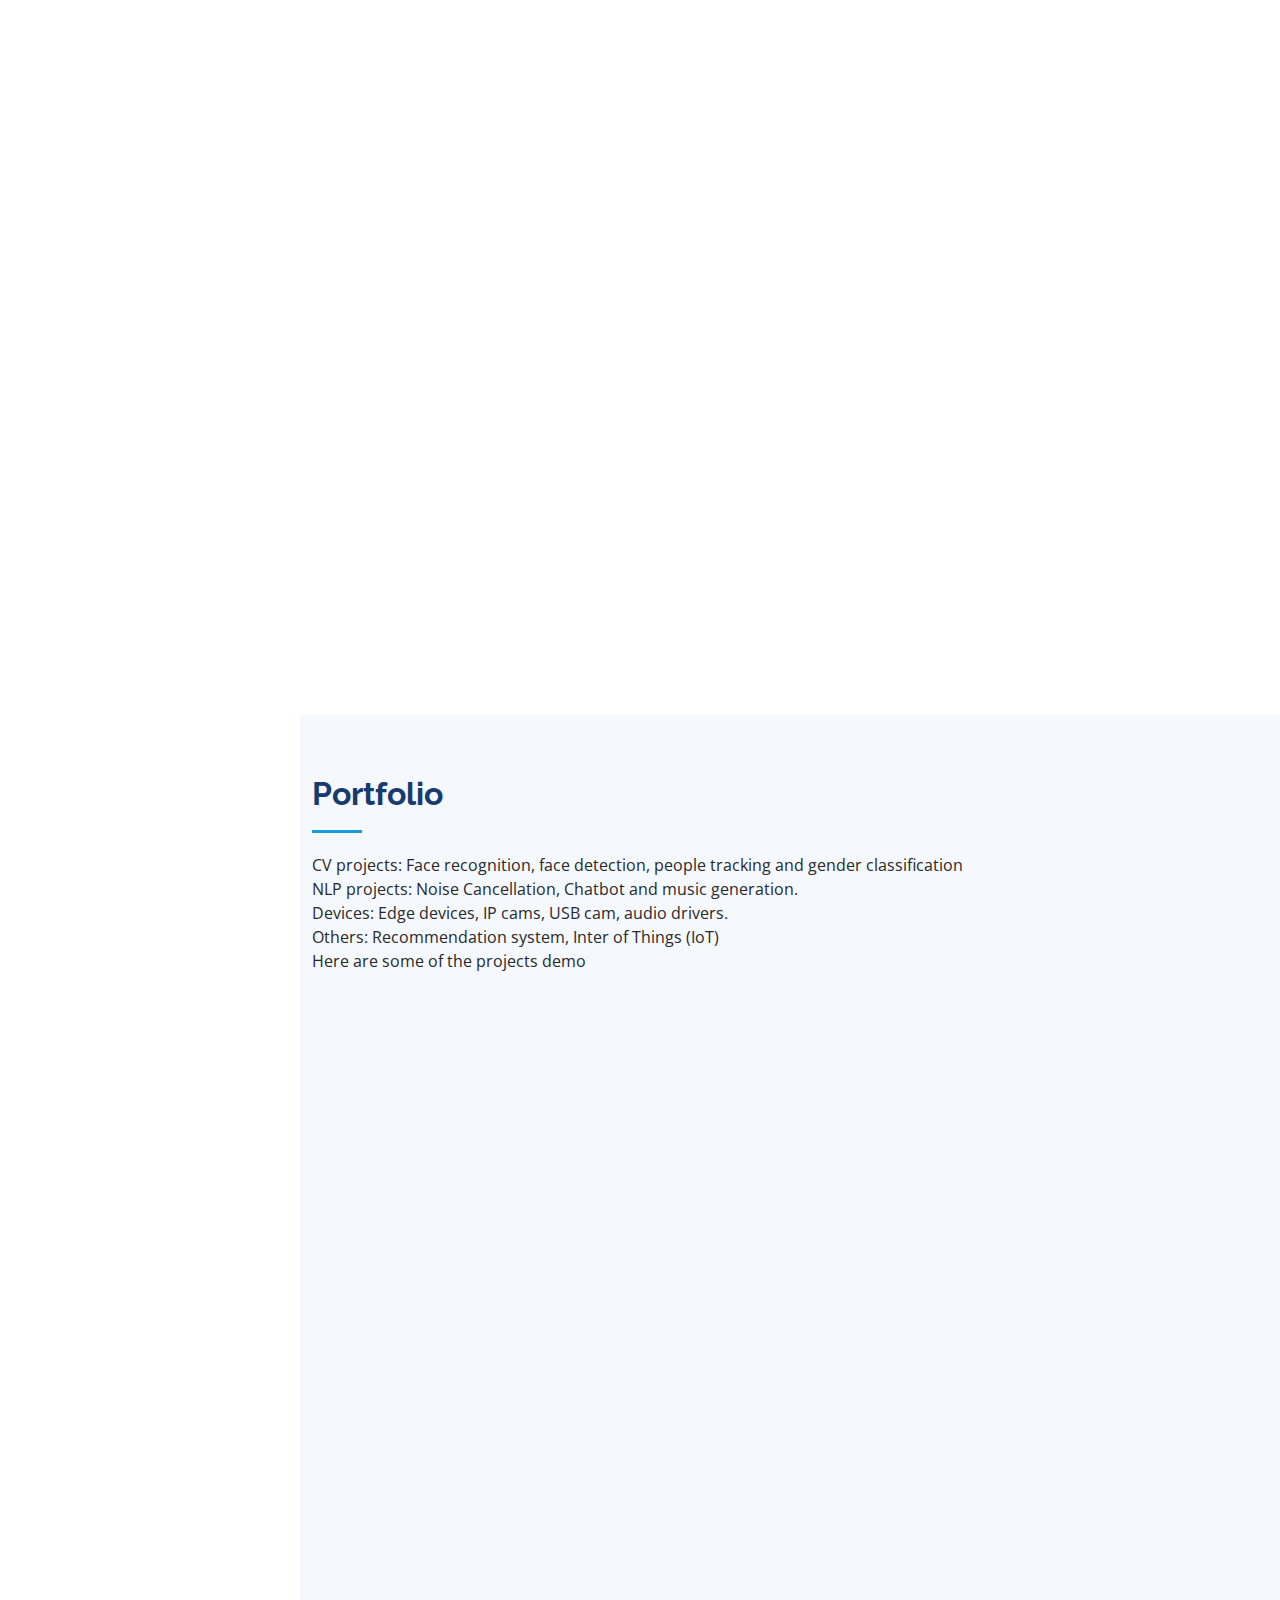
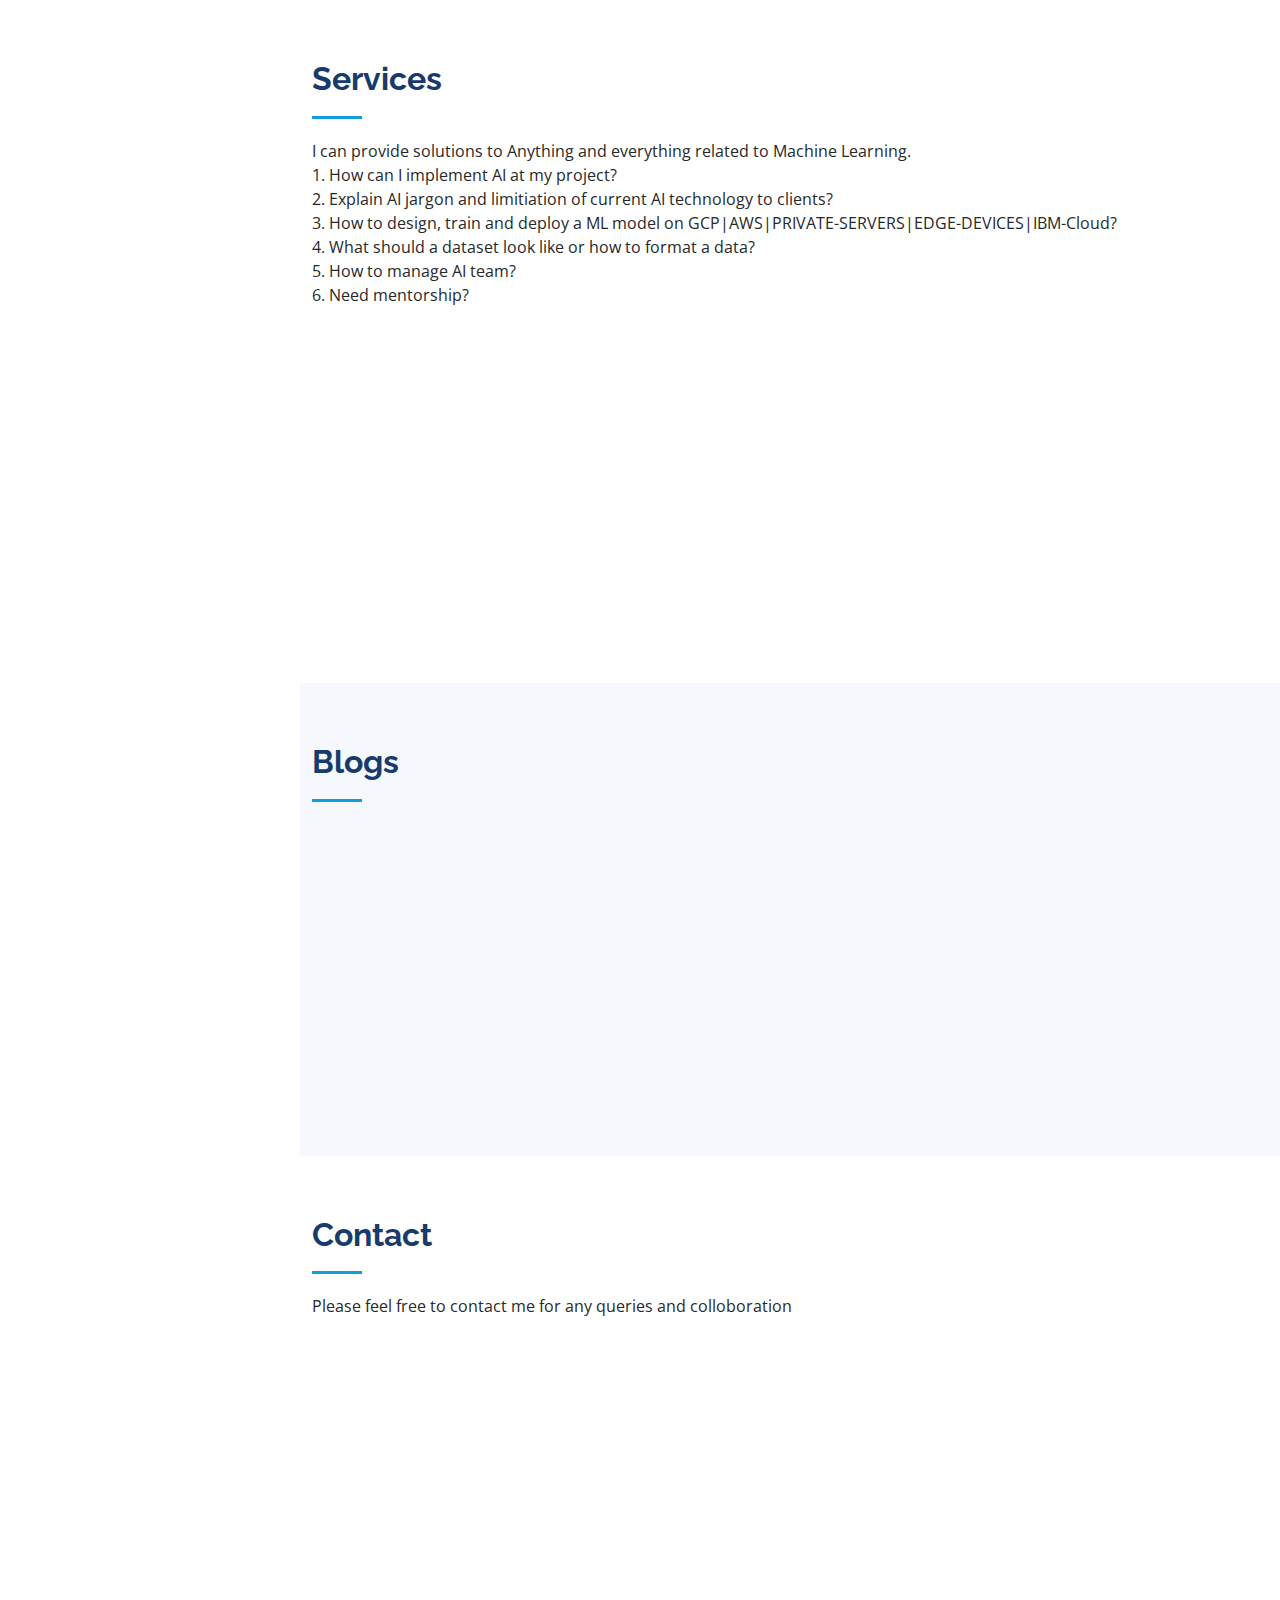
==== commit d9c71cc7: "size further reduced" ====
--- a/index.html
+++ b/index.html
@@ -2,10 +2,20 @@
 <html lang="en">
 
 <head>
+  <script>
+  window.dataLayer = window.dataLayer || [];
+  function gtag(){dataLayer.push(arguments);}
+  gtag('js', new Date());
+
+  gtag('config', 'G-F91K89Y68T');
+</script>
   <meta charset="utf-8">
   <meta content="width=device-width, initial-scale=1.0" name="viewport">
 
   <title>Samip Rai | ML Engineer</title>
+  <!-- Global site tag (gtag.js) - Google Analytics -->
+<script async src="https://www.googletagmanager.com/gtag/js?id=G-F91K89Y68T"></script>
+
   <meta content="" name="description">
   <meta content="" name="keywords">
 
@@ -26,17 +36,23 @@
 
   <!-- Template Main CSS File -->
   <link href="assets/css/style.css" rel="stylesheet">
-
+<script src="assets/jquery/jquery.min.js"></script>
 
 </head>
 
 <body>
 
+<div id="loading">
+  <div>Updated2</div>
+  <img id="loading-image" src="assets/img/load.gif" alt="Loading..." />
+</div>
   <!-- ======= Mobile nav toggle button ======= -->
   <i class="bi bi-list mobile-nav-toggle d-xl-none"></i>
 
+
   <!-- ======= Header ======= -->
   <header id="header">
+    <div id="email-sent" style="display: None;background:white;">Successfull</div>
     <div class="d-flex flex-column">
 
       <div class="profile">
@@ -68,7 +84,7 @@
   <section id="hero" class="d-flex flex-column justify-content-center align-items-center">
     <div class="hero-container" data-aos="fade-in">
       <h1>Samip Rai</h1>
-      <p>I'm <span class="typed" data-typed-items="Machine Learning Engineer, AI practitioner "></span></p>
+      <p>I'm a <span class="typed" data-typed-items="Machine Learning Engineer, AI practitioner "></span></p>
     </div>
   </section><!-- End Hero -->
 
@@ -146,22 +162,6 @@
             </div>
           </div>
 
-          <!-- <div class="col-lg-3 col-md-6 d-md-flex align-items-md-stretch" data-aos="fade-up" data-aos-delay="200">
-            <div class="count-box">
-              <i class="bi bi-headset"></i>
-              <span data-purecounter-start="0" data-purecounter-end="1453" data-purecounter-duration="1" class="purecounter"></span>
-              <p><strong>Hours Of Support</strong> aut commodi quaerat</p>
-            </div>
-          </div> -->
-
-          <!-- <div class="col-lg-3 col-md-6 d-md-flex align-items-md-stretch" data-aos="fade-up" data-aos-delay="300">
-            <div class="count-box">
-              <i class="bi bi-people"></i>
-              <span data-purecounter-start="0" data-purecounter-end="32" data-purecounter-duration="1" class="purecounter"></span>
-              <p><strong>Hard Workers</strong> rerum asperiores dolor</p>
-            </div>
-          </div> -->
-
         </div>
 
       </div>
@@ -357,9 +357,11 @@
           <h2>Portfolio</h2>
           <p>CV projects: Face recognition, face detection, people tracking and gender classification <br>
             NLP projects: Noise Cancellation, Chatbot and music generation. <br>
-            Devices: Edge devices, IP cams, USB cam, audio drivers. 
-            Recommendation system: 
-            Accolades: 
+            Devices: Edge devices, IP cams, USB cam, audio drivers. <br>
+            Others: Recommendation system, Inter of Things (IoT)<br>
+
+          <p>Here are some of the projects demo</p>
+
           </p>
         </div>
 
@@ -369,7 +371,7 @@
               <li data-filter="*" class="filter-active">All</li>
               <li data-filter=".filter-cv">Computer Vision</li>
               <li data-filter=".filter-nlp">NLP</li>
-              <li data-filter=".filter-web">Web</li>
+              <li data-filter=".filter-ac">Accolades</li>
             </ul>
           </div>
         </div>
@@ -386,12 +388,12 @@
             </div>
           </div>
 
-          <div class="col-lg-4 col-md-6 portfolio-item filter-web">
+          <div class="col-lg-4 col-md-6 portfolio-item filter-nlp">
             <div class="portfolio-wrap">
-              <img src="assets/img/portfolio/portfolio-2.jpg" class="img-fluid" alt="">
+              <img src="assets/img/portfolio/chat.gif" class="img-fluid" alt="">
               <div class="portfolio-links">
-                <a href="assets/img/portfolio/portfolio-2.jpg" data-gallery="portfolioGallery" class="portfolio-lightbox" title="Web 3"><i class="bx bx-plus"></i></a>
-                <a href="portfolio-details.html" title="More Details"><i class="bx bx-link"></i></a>
+                <a href="assets/img/portfolio/chat.gif" data-gallery="portfolioGallery" class="portfolio-lightbox" title="Chatbot: Takes order for a pizza"><i class="bx bx-plus"></i></a>
+                <a href="portfolio-details-5.html" title="More Details"><i class="bx bx-link"></i></a>
               </div>
             </div>
           </div>
@@ -419,26 +421,16 @@
             </div>
           </div>
 
-           
           
 
-
-          <!-- <div class="col-lg-4 col-md-6 portfolio-item filter-web">
+          <div class="col-lg-4 col-md-6 portfolio-item filter-nlp">
             <div class="portfolio-wrap">
-              <img src="assets/img/portfolio/portfolio-5.jpg" class="img-fluid" alt="">
+              <video width="400" controls>
+                <source src="assets/img/portfolio/beethoven.mp4" type="video/mp4">
+              </video>
               <div class="portfolio-links">
-                <a href="assets/img/portfolio/portfolio-5.jpg" data-gallery="portfolioGallery" class="portfolio-lightbox" title="Web 2"><i class="bx bx-plus"></i></a>
-                <a href="portfolio-details.html" title="More Details"><i class="bx bx-link"></i></a>
-              </div>
-            </div>
-          </div> -->
-
-          <div class="col-lg-4 col-md-6 portfolio-item filter-app">
-            <div class="portfolio-wrap">
-              <img src="assets/img/portfolio/portfolio-6.jpg" class="img-fluid" alt="">
-              <div class="portfolio-links">
-                <a href="assets/img/portfolio/portfolio-6.jpg" data-gallery="portfolioGallery" class="portfolio-lightbox" title="App 3"><i class="bx bx-plus"></i></a>
-                <a href="portfolio-details.html" title="More Details"><i class="bx bx-link"></i></a>
+                <a href="assets/img/portfolio/beethoven.mp4" data-gallery="portfolioGallery" class="portfolio-lightbox" title="Music Composition: Model learned to compose music after training on a classical Beethoven musical piece"><i class="bx bx-plus"></i></a>
+                <a href="portfolio-details-6.html" title="More Details"><i class="bx bx-link"></i></a>
               </div>
             </div>
           </div>
@@ -452,32 +444,16 @@
             </div>
           </div>
 
-          <div class="col-lg-4 col-md-6 portfolio-item filter-nlp">
+          
+
+          
+
+          <div class="col-lg-4 col-md-6 portfolio-item filter-ac">
             <div class="portfolio-wrap">
-              <img src="assets/img/portfolio/portfolio-7.jpg" class="img-fluid" alt="">
+              <img src="assets/img/portfolio/51019929_1234207853402005_4238083933087989760_n.jpg" class="img-fluid" alt="">
               <div class="portfolio-links">
-                <a href="assets/img/portfolio/portfolio-7.jpg" data-gallery="portfolioGallery" class="portfolio-lightbox" title="Card 1"><i class="bx bx-plus"></i></a>
-                <a href="portfolio-details.html" title="More Details"><i class="bx bx-link"></i></a>
-              </div>
-            </div>
-          </div>
-
-          <div class="col-lg-4 col-md-6 portfolio-item filter-nlp">
-            <div class="portfolio-wrap">
-              <img src="assets/img/portfolio/portfolio-8.jpg" class="img-fluid" alt="">
-              <div class="portfolio-links">
-                <a href="assets/img/portfolio/portfolio-8.jpg" data-gallery="portfolioGallery" class="portfolio-lightbox" title="Card 3"><i class="bx bx-plus"></i></a>
-                <a href="portfolio-details.html" title="More Details"><i class="bx bx-link"></i></a>
-              </div>
-            </div>
-          </div>
-
-          <div class="col-lg-4 col-md-6 portfolio-item filter-web">
-            <div class="portfolio-wrap">
-              <img src="assets/img/portfolio/portfolio-9.jpg" class="img-fluid" alt="">
-              <div class="portfolio-links">
-                <a href="assets/img/portfolio/portfolio-9.jpg" data-gallery="portfolioGallery" class="portfolio-lightbox" title="Web 3"><i class="bx bx-plus"></i></a>
-                <a href="portfolio-details.html" title="More Details"><i class="bx bx-link"></i></a>
+                <a href="assets/img/portfolio/51019929_1234207853402005_4238083933087989760_n.jpg" data-gallery="portfolioGallery" class="portfolio-lightbox" title="Memory lanes"><i class="bx bx-plus"></i></a>
+                <a href="portfolio-details-7.html" title="More Details"><i class="bx bx-link"></i></a>
               </div>
             </div>
           </div>
@@ -493,39 +469,46 @@
 
         <div class="section-title">
           <h2>Services</h2>
-          <p>Magnam dolores commodi suscipit. Necessitatibus eius consequatur ex aliquid fuga eum quidem. Sit sint consectetur velit. Quisquam quos quisquam cupiditate. Et nemo qui impedit suscipit alias ea. Quia fugiat sit in iste officiis commodi quidem hic quas.</p>
+          <p>I can provide solutions to Anything and everything related to Machine Learning. <br>
+            1. How can I implement AI at my project? <br>
+            2. Explain AI jargon and limitiation of current AI technology to clients? <br>
+            3. How to design, train and deploy a ML model on GCP|AWS|PRIVATE-SERVERS|EDGE-DEVICES|IBM-Cloud? <br>
+            4. What should a dataset look like or how to format a data? <br>
+            5. How to manage AI team? <br>
+            6. Need mentorship? <br>
+          </p>
         </div>
 
         <div class="row">
           <div class="col-lg-4 col-md-6 icon-box" data-aos="fade-up">
             <div class="icon"><i class="bi bi-briefcase"></i></div>
-            <h4 class="title"><a href="">Lorem Ipsum</a></h4>
-            <p class="description">Voluptatum deleniti atque corrupti quos dolores et quas molestias excepturi sint occaecati cupiditate non provident</p>
+            <h4 class="title"><a href="">Machine Learning</a></h4>
+            <p class="description">Regression, K-clustering, BFS, DFS, A-star, Naive Bayes, SVM</p>
           </div>
           <div class="col-lg-4 col-md-6 icon-box" data-aos="fade-up" data-aos-delay="100">
             <div class="icon"><i class="bi bi-card-checklist"></i></div>
-            <h4 class="title"><a href="">Dolor Sitema</a></h4>
-            <p class="description">Minim veniam, quis nostrud exercitation ullamco laboris nisi ut aliquip ex ea commodo consequat tarad limino ata</p>
+            <h4 class="title"><a href="">Computer Vision</a></h4>
+            <p class="description">Object detection, Recognition, classification, Style transfer, First-order model</p>
           </div>
           <div class="col-lg-4 col-md-6 icon-box" data-aos="fade-up" data-aos-delay="200">
             <div class="icon"><i class="bi bi-bar-chart"></i></div>
-            <h4 class="title"><a href="">Sed ut perspiciatis</a></h4>
-            <p class="description">Duis aute irure dolor in reprehenderit in voluptate velit esse cillum dolore eu fugiat nulla pariatur</p>
+            <h4 class="title"><a href="">Natural language processing</a></h4>
+            <p class="description">Chatbot, Auto suggestion, Translations, Speech</p>
           </div>
           <div class="col-lg-4 col-md-6 icon-box" data-aos="fade-up" data-aos-delay="300">
             <div class="icon"><i class="bi bi-binoculars"></i></div>
-            <h4 class="title"><a href="">Magni Dolores</a></h4>
-            <p class="description">Excepteur sint occaecat cupidatat non proident, sunt in culpa qui officia deserunt mollit anim id est laborum</p>
+            <h4 class="title"><a href="">Sequences Models</a></h4>
+            <p class="description">Forecasting, Music generation, pattern modeling</p>
           </div>
           <div class="col-lg-4 col-md-6 icon-box" data-aos="fade-up" data-aos-delay="400">
             <div class="icon"><i class="bi bi-brightness-high"></i></div>
-            <h4 class="title"><a href="">Nemo Enim</a></h4>
-            <p class="description">At vero eos et accusamus et iusto odio dignissimos ducimus qui blanditiis praesentium voluptatum deleniti atque</p>
+            <h4 class="title"><a href="">Recommendation System</a></h4>
+            <p class="description">ANN recommendation, Colaborative filter</p>
           </div>
           <div class="col-lg-4 col-md-6 icon-box" data-aos="fade-up" data-aos-delay="500">
             <div class="icon"><i class="bi bi-calendar4-week"></i></div>
-            <h4 class="title"><a href="">Eiusmod Tempor</a></h4>
-            <p class="description">Et harum quidem rerum facilis est et expedita distinctio. Nam libero tempore, cum soluta nobis est eligendi</p>
+            <h4 class="title"><a href="">APIs, Web and Cloud service</a></h4>
+            <p class="description">fastapi, Django, flask, GCP, AWS</p>
           </div>
         </div>
 
@@ -537,77 +520,65 @@
       <div class="container">
 
         <div class="section-title">
-          <h2>Testimonials</h2>
-          <p>Magnam dolores commodi suscipit. Necessitatibus eius consequatur ex aliquid fuga eum quidem. Sit sint consectetur velit. Quisquam quos quisquam cupiditate. Et nemo qui impedit suscipit alias ea. Quia fugiat sit in iste officiis commodi quidem hic quas.</p>
-        </div>
-
-        <div class="testimonials-slider swiper" data-aos="fade-up" data-aos-delay="100">
+          <h2>Blogs</h2>
+          <p></p>
+        </div>
+
+        <div class="testimonials-slider swiper" data-aos="fade-down" data-aos-delay="100">
           <div class="swiper-wrapper">
 
             <div class="swiper-slide">
-              <div class="testimonial-item" data-aos="fade-up">
+              <div class="testimonial-item" >
+
                 <p>
-                  <i class="bx bxs-quote-alt-left quote-icon-left"></i>
-                  Proin iaculis purus consequat sem cure digni ssim donec porttitora entum suscipit rhoncus. Accusantium quam, ultricies eget id, aliquam eget nibh et. Maecen aliquam, risus at semper.
-                  <i class="bx bxs-quote-alt-right quote-icon-right"></i>
+                  <strong>Understanding Yolos loss function</strong><br>
+                  
+                  <a href="#">Comming Soon</a>
                 </p>
-                <img src="assets/img/testimonials/testimonials-1.jpg" class="testimonial-img" alt="">
-                <h3>Saul Goodman</h3>
-                <h4>Ceo &amp; Founder</h4>
+                
               </div>
             </div><!-- End testimonial item -->
 
             <div class="swiper-slide">
-              <div class="testimonial-item" data-aos="fade-up" data-aos-delay="100">
+              <div class="testimonial-item" >
+
                 <p>
-                  <i class="bx bxs-quote-alt-left quote-icon-left"></i>
-                  Export tempor illum tamen malis malis eram quae irure esse labore quem cillum quid cillum eram malis quorum velit fore eram velit sunt aliqua noster fugiat irure amet legam anim culpa.
-                  <i class="bx bxs-quote-alt-right quote-icon-right"></i>
+                  <strong>Blog 2</strong><br>
+                  
+                  <a href="#">Comming Soon</a>
                 </p>
-                <img src="assets/img/testimonials/testimonials-2.jpg" class="testimonial-img" alt="">
-                <h3>Sara Wilsson</h3>
-                <h4>Designer</h4>
+                
               </div>
             </div><!-- End testimonial item -->
 
+
             <div class="swiper-slide">
-              <div class="testimonial-item" data-aos="fade-up" data-aos-delay="200">
+              <div class="testimonial-item" >
+
                 <p>
-                  <i class="bx bxs-quote-alt-left quote-icon-left"></i>
-                  Enim nisi quem export duis labore cillum quae magna enim sint quorum nulla quem veniam duis minim tempor labore quem eram duis noster aute amet eram fore quis sint minim.
-                  <i class="bx bxs-quote-alt-right quote-icon-right"></i>
+                  <strong>Blog 3</strong><br>
+                  
+                  <a href="#">Comming Soon</a>
                 </p>
-                <img src="assets/img/testimonials/testimonials-3.jpg" class="testimonial-img" alt="">
-                <h3>Jena Karlis</h3>
-                <h4>Store Owner</h4>
+                
               </div>
             </div><!-- End testimonial item -->
 
+
             <div class="swiper-slide">
-              <div class="testimonial-item" data-aos="fade-up" data-aos-delay="300">
+              <div class="testimonial-item" >
+
                 <p>
-                  <i class="bx bxs-quote-alt-left quote-icon-left"></i>
-                  Fugiat enim eram quae cillum dolore dolor amet nulla culpa multos export minim fugiat minim velit minim dolor enim duis veniam ipsum anim magna sunt elit fore quem dolore labore illum veniam.
-                  <i class="bx bxs-quote-alt-right quote-icon-right"></i>
+                  <strong>Blog 4</strong><br>
+                  
+                  <a href="#">Comming Soon</a>
                 </p>
-                <img src="assets/img/testimonials/testimonials-4.jpg" class="testimonial-img" alt="">
-                <h3>Matt Brandon</h3>
-                <h4>Freelancer</h4>
+                
               </div>
             </div><!-- End testimonial item -->
 
-            <div class="swiper-slide">
-              <div class="testimonial-item" data-aos="fade-up" data-aos-delay="400">
-                <p>
-                  <i class="bx bxs-quote-alt-left quote-icon-left"></i>
-                  Quis quorum aliqua sint quem legam fore sunt eram irure aliqua veniam tempor noster veniam enim culpa labore duis sunt culpa nulla illum cillum fugiat legam esse veniam culpa fore nisi cillum quid.
-                  <i class="bx bxs-quote-alt-right quote-icon-right"></i>
-                </p>
-                <img src="assets/img/testimonials/testimonials-5.jpg" class="testimonial-img" alt="">
-                <h3>John Larson</h3>
-                <h4>Entrepreneur</h4>
-              </div>
-            </div><!-- End testimonial item -->
+
+
 
           </div>
           <div class="swiper-pagination"></div>
@@ -622,7 +593,7 @@
 
         <div class="section-title">
           <h2>Contact</h2>
-          <p>Magnam dolores commodi suscipit. Necessitatibus eius consequatur ex aliquid fuga eum quidem. Sit sint consectetur velit. Quisquam quos quisquam cupiditate. Et nemo qui impedit suscipit alias ea. Quia fugiat sit in iste officiis commodi quidem hic quas.</p>
+          <p>Please feel free to contact me for any queries and colloboration</p>
         </div>
 
         <div class="row" data-aos="fade-in">
@@ -632,7 +603,7 @@
               <div class="address">
                 <i class="bi bi-geo-alt"></i>
                 <h4>Location:</h4>
-                <p>A108 Adam Street, New York, NY 535022</p>
+                <p>Kathmandu, Nepal</p>
               </div>
 
               <div class="email">
@@ -647,13 +618,13 @@
                 <p>+977 9803562153</p>
               </div>
 
-              <iframe src="https://www.google.com/maps/embed?pb=!1m14!1m8!1m3!1d12097.433213460943!2d-74.0062269!3d40.7101282!3m2!1i1024!2i768!4f13.1!3m3!1m2!1s0x0%3A0xb89d1fe6bc499443!2sDowntown+Conference+Center!5e0!3m2!1smk!2sbg!4v1539943755621" frameborder="0" style="border:0; width: 100%; height: 290px;" allowfullscreen></iframe>
+              <iframe src="https://www.google.com/maps/embed?pb=!1m18!1m12!1m3!1d14127.236875746099!2d85.35106662550002!3d27.723176169109706!2m3!1f0!2f0!3f0!3m2!1i1024!2i768!4f13.1!3m3!1m2!1s0x39eb1bdb45cbc593%3A0x2d0d68684b1d03ab!2sBoudhha%2C%20Kathmandu%2044600!5e0!3m2!1sen!2snp!4v1639587363861!5m2!1sen!2snp" style="border:0; width: 100%; height: 290px;" allowfullscreen="" loading="lazy"></iframe>
             </div>
 
           </div>
 
           <div class="col-lg-7 mt-5 mt-lg-0 d-flex align-items-stretch">
-            <form action="forms/contact.php" method="post" role="form" class="php-email-form">
+            <form action="mailto: samipthulung3@gmail.com?" method="post">
               <div class="row">
                 <div class="form-group col-md-6">
                   <label for="name">Your Name</label>
@@ -670,14 +641,11 @@
               </div>
               <div class="form-group">
                 <label for="name">Message</label>
-                <textarea class="form-control" name="message" rows="10" required></textarea>
-              </div>
-              <div class="my-3">
-                <div class="loading">Loading</div>
-                <div class="error-message"></div>
-                <div class="sent-message">Your message has been sent. Thank you!</div>
-              </div>
-              <div class="text-center"><button type="submit">Send Message</button></div>
+                <textarea class="form-control" name="message" rows="10" id='message' required></textarea>
+              </div>
+             
+
+              <div class="text-center"><button type="submit" class="btn btn-primary">Send Message</button></div>
             </form>
           </div>
 
@@ -717,7 +685,28 @@
 
   <!-- Template Main JS File -->
   <script src="assets/js/main.js"></script>
-
+  <script>
+  function sendMail()
+  {
+    
+    var yourMessage = document.getElementById("message").value;
+    var subject = document.getElementById("subject").value;
+    var name = document.getElementById("name").value;
+    var email = document.getElementById("email").value;
+    console.log(yourMessage)
+    console.log(subject)
+    console.log(name)
+    console.log(email)
+      document.location.href = "mailto:samipthulung3@gmail.com?subject="
+          + encodeURIComponent(subject)
+          + "&body=" + encodeURIComponent(name+yourMessage);
+  }
+</script>
+<script>
+  $(window).on('load', function () {
+    $('#loading').hide();
+  }) 
+</script>
 </body>
 
 </html>--- a/assets/css/style.css
+++ b/assets/css/style.css
@@ -25,6 +25,29 @@
 
 h1, h2, h3, h4, h5, h6 {
   font-family: "Raleway", sans-serif;
+}
+/*--------------------------------------------------------------
+# loading
+--------------------------------------------------------------*/
+
+#loading {
+  position: fixed;
+  display: block;
+  width: 100%;
+  height: 100%;
+  top: 0;
+  left: 0;
+  text-align: center;
+  opacity: .8;
+  background-color: #fff;
+  z-index: 10000;
+}
+
+#loading-image {
+  position: absolute;
+  top: 100px;
+  left: 240px;
+  z-index: 10100;
 }
 
 /*--------------------------------------------------------------
@@ -117,6 +140,12 @@
 }
 
 @media (max-width: 1199px) {
+  #loading-image {
+  top:  0px;
+  left: 0px;
+  width: 100%;
+  z-index: 10100;
+}
   #header {
     left: -300px;
   }
@@ -239,8 +268,16 @@
   #hero {
     background-attachment: fixed;
   }
+  
+
 }
 @media (max-width: 768px) {
+  #loading-image {
+    top:  200px;
+  left: 0px;
+  width: 100%;
+  z-index: 10100;
+}
   #hero h1 {
     font-size: 28px;
     line-height: 36px;
@@ -649,7 +686,7 @@
 .testimonials .testimonial-item {
   box-sizing: content-box;
   text-align: center;
-  min-height: 320px;
+  min-height: 200px;
 }
 .testimonials .testimonial-item .testimonial-img {
   width: 90px;
@@ -700,7 +737,7 @@
   border-right: 20px solid transparent;
   border-left: 20px solid transparent;
   position: absolute;
-  bottom: -20px;
+  bottom: 0px;
   left: calc(50% - 20px);
 }
 .testimonials .swiper-pagination {
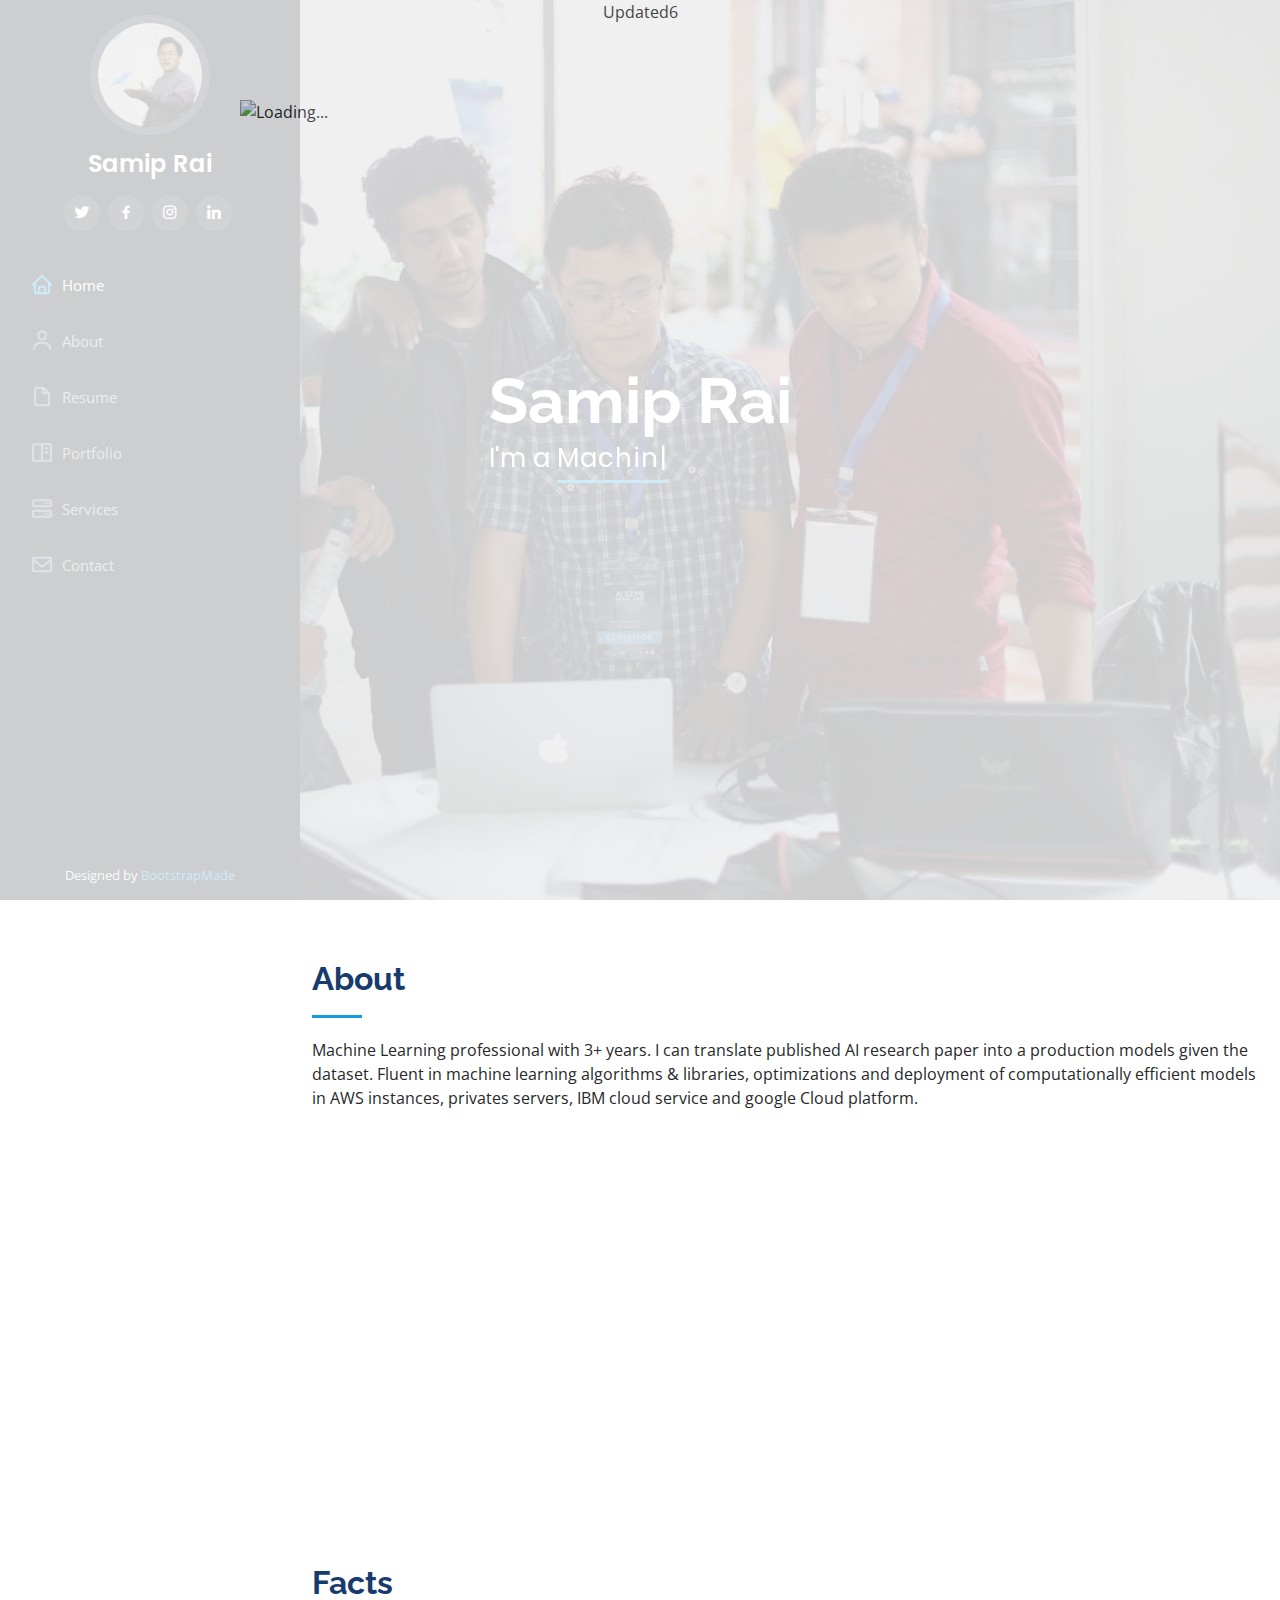
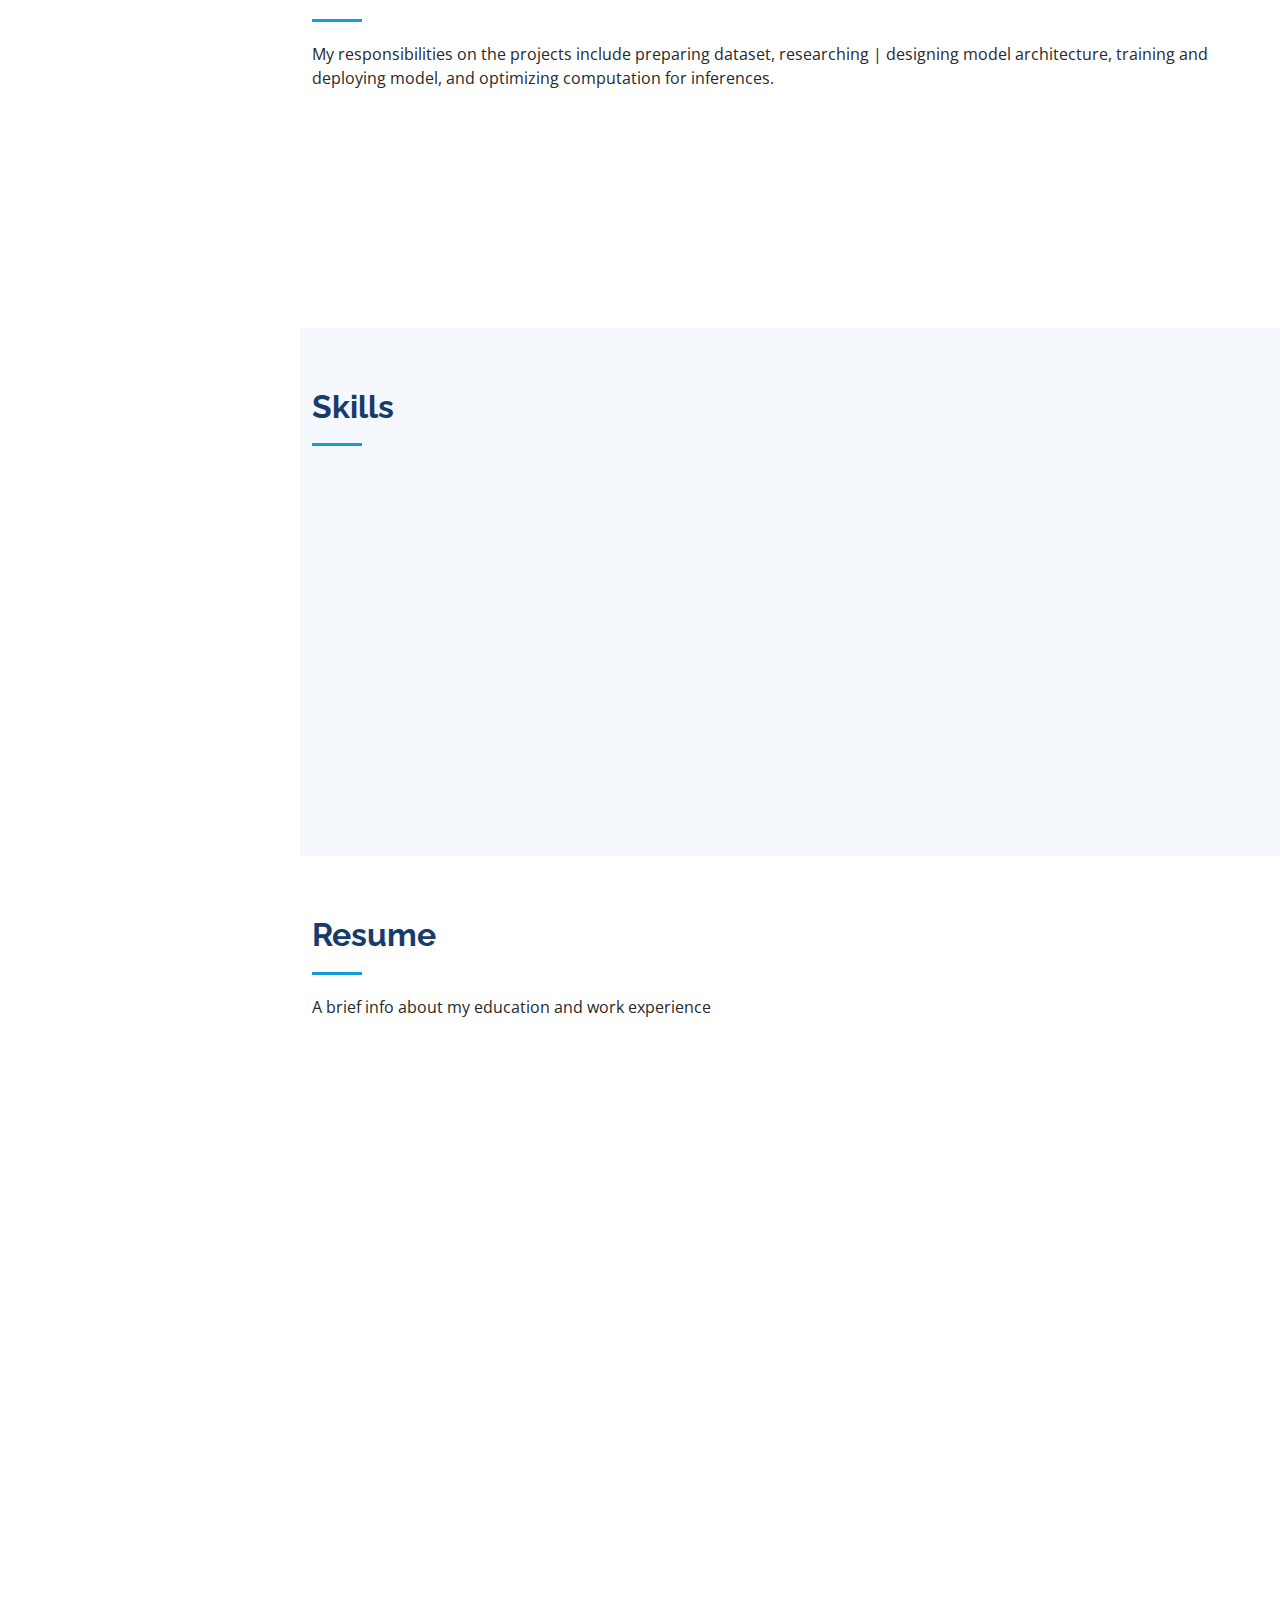
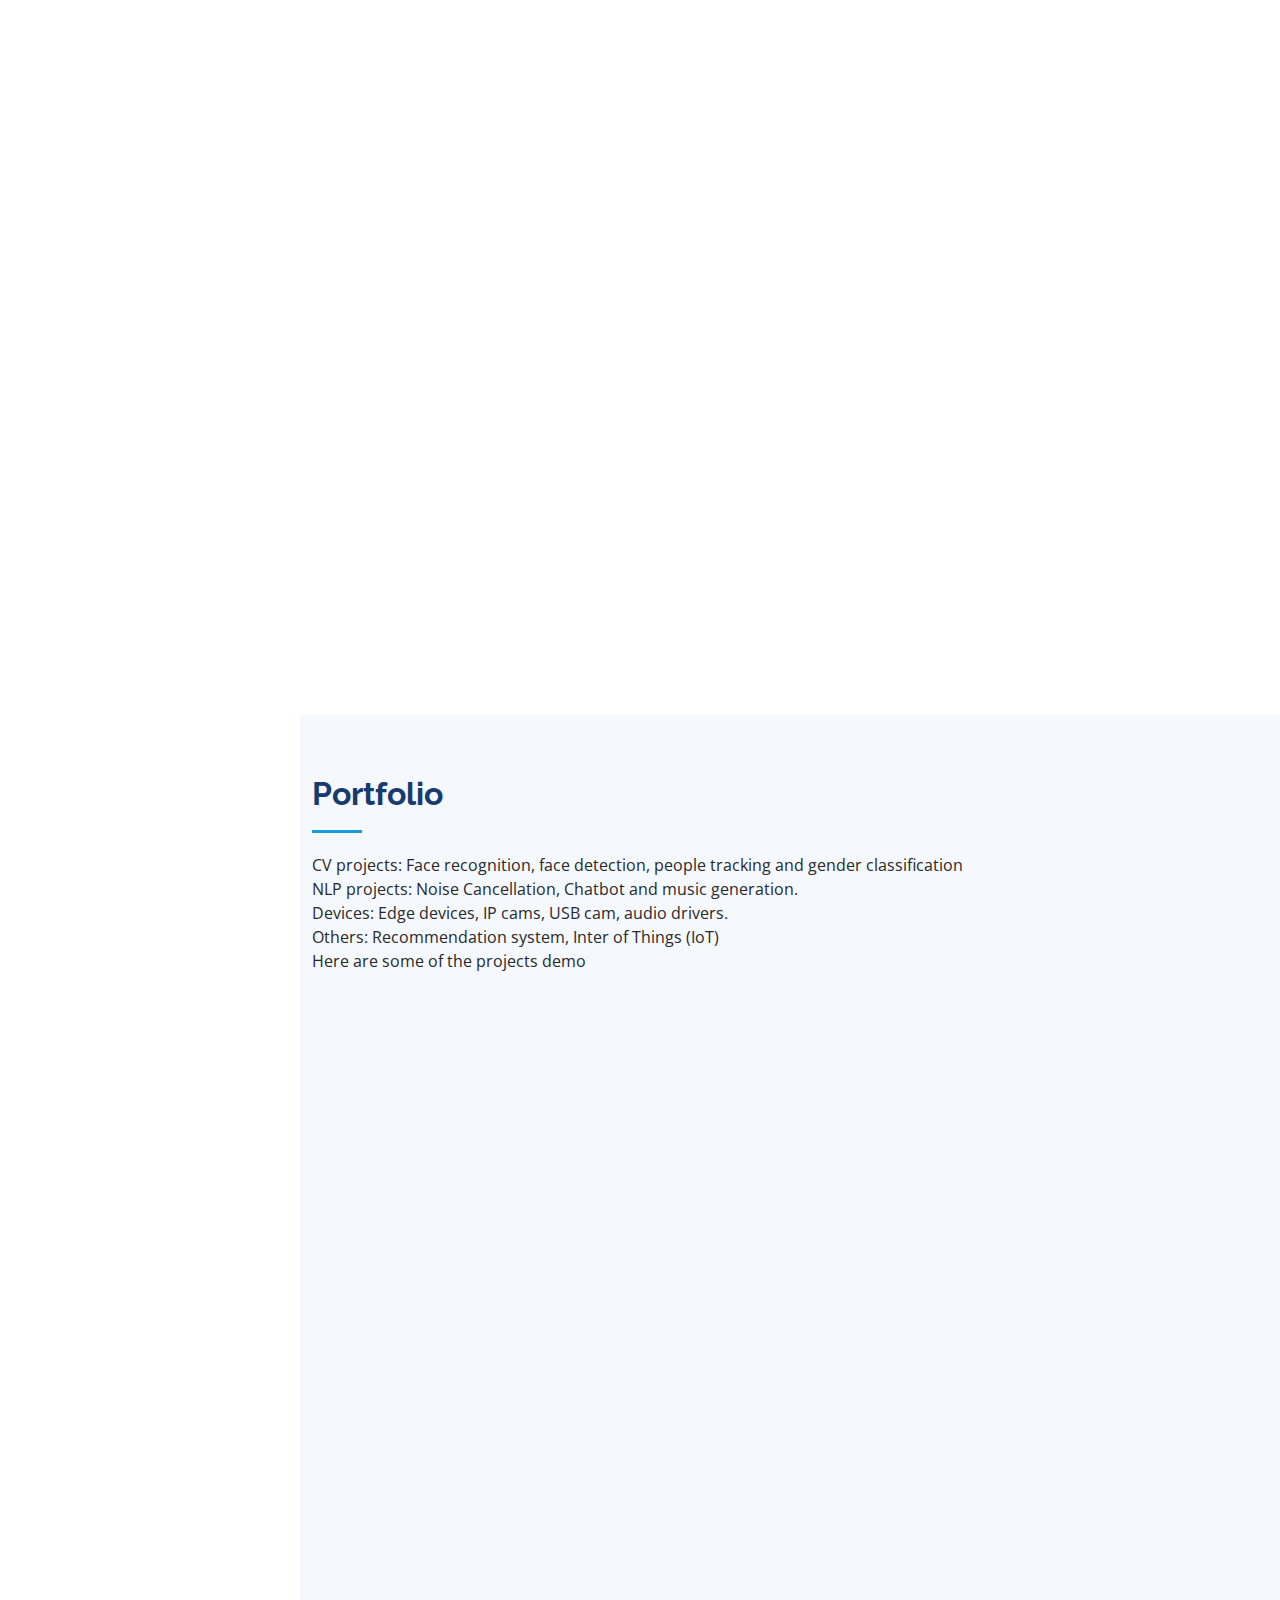
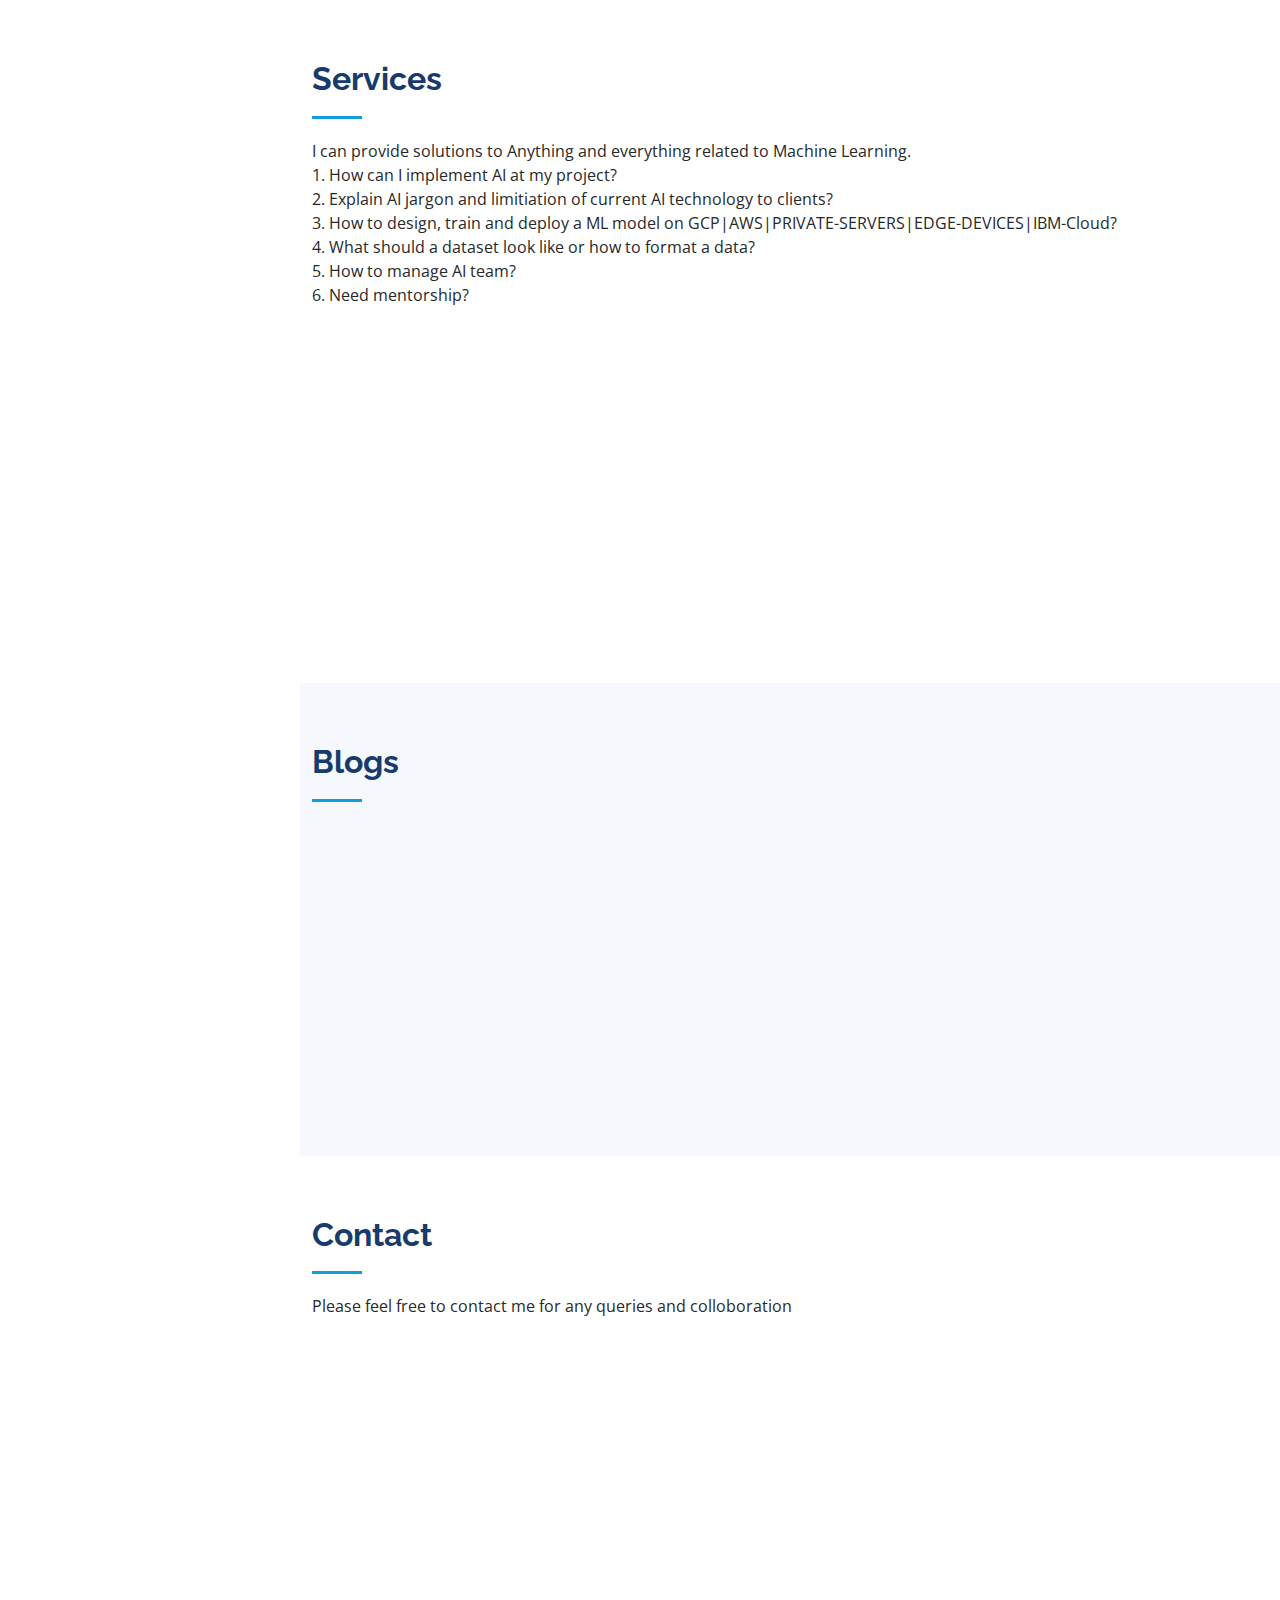
==== commit dc8c2674: "load.gif added" ====
--- a/index.html
+++ b/index.html
@@ -43,7 +43,7 @@
 <body>
 
 <div id="loading">
-  <div>Updated2</div>
+  <div>Updated6</div>
   <img id="loading-image" src="assets/img/load.gif" alt="Loading..." />
 </div>
   <!-- ======= Mobile nav toggle button ======= -->
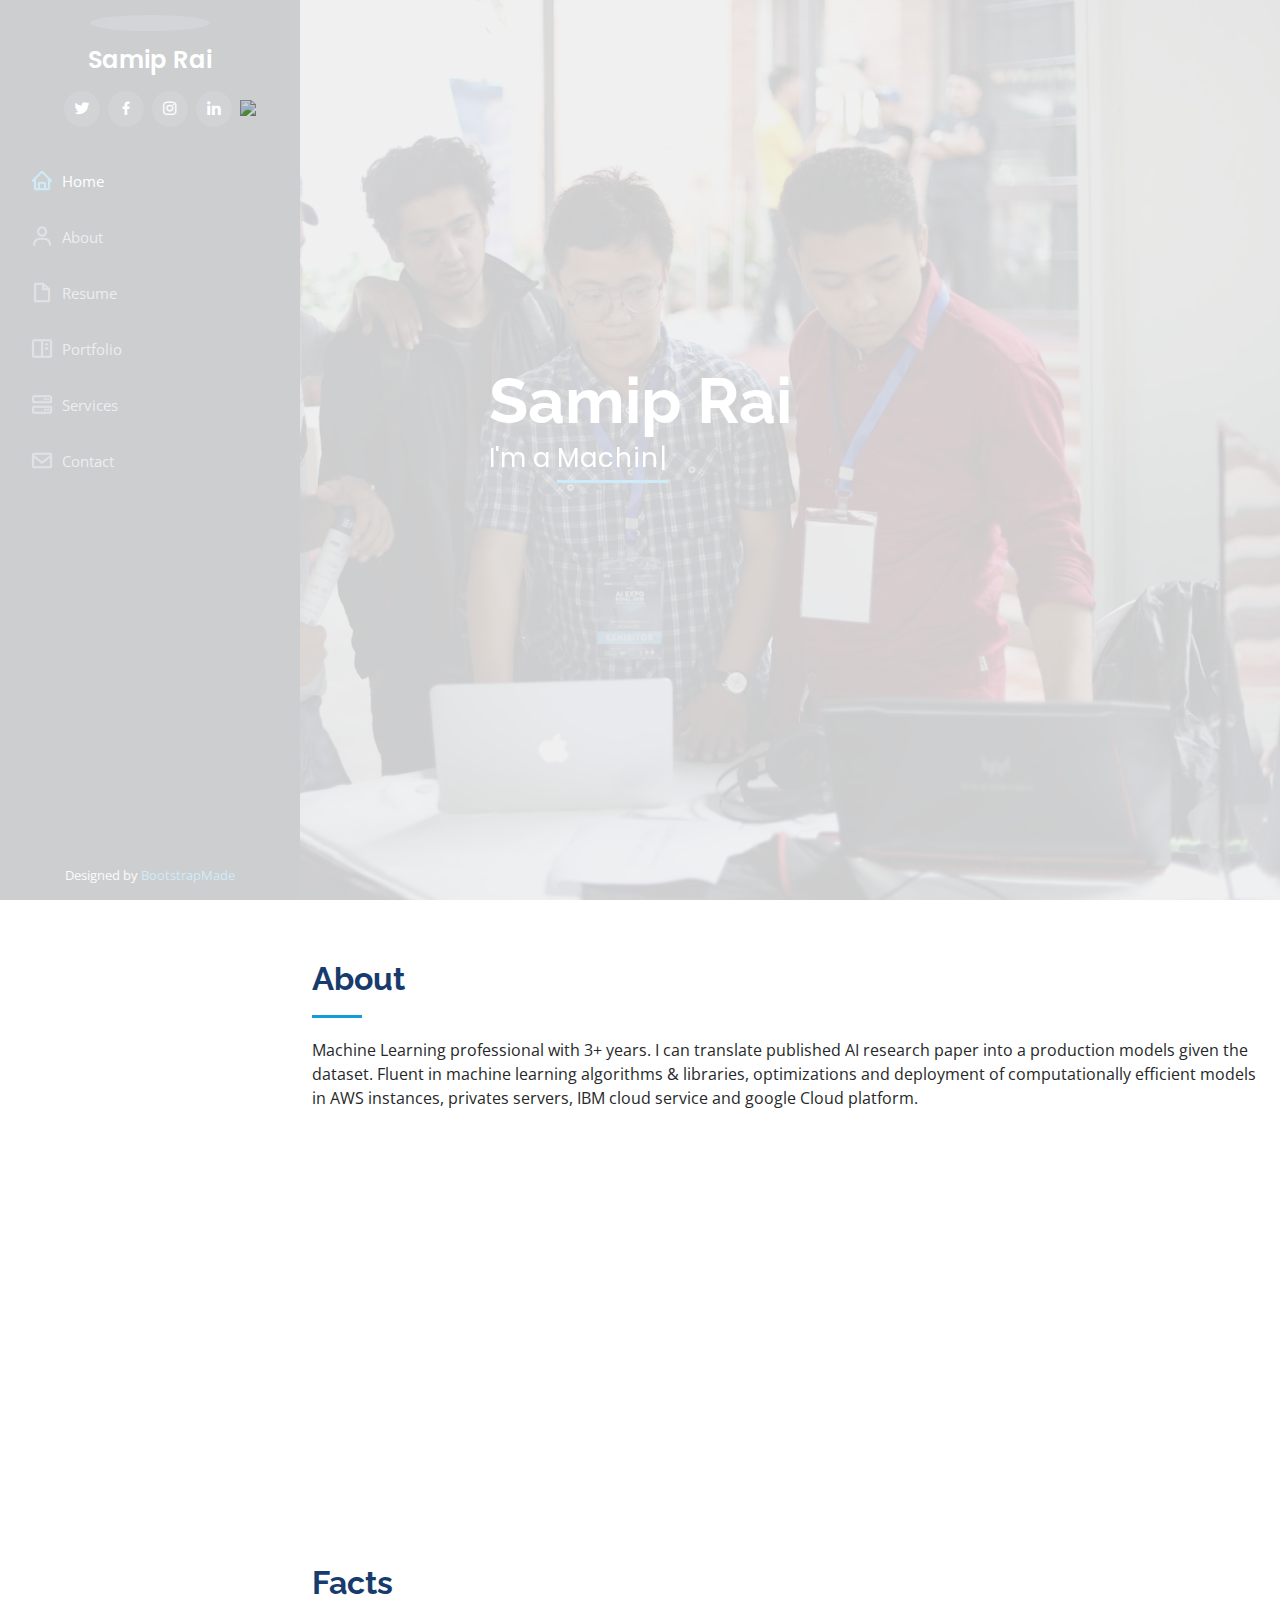
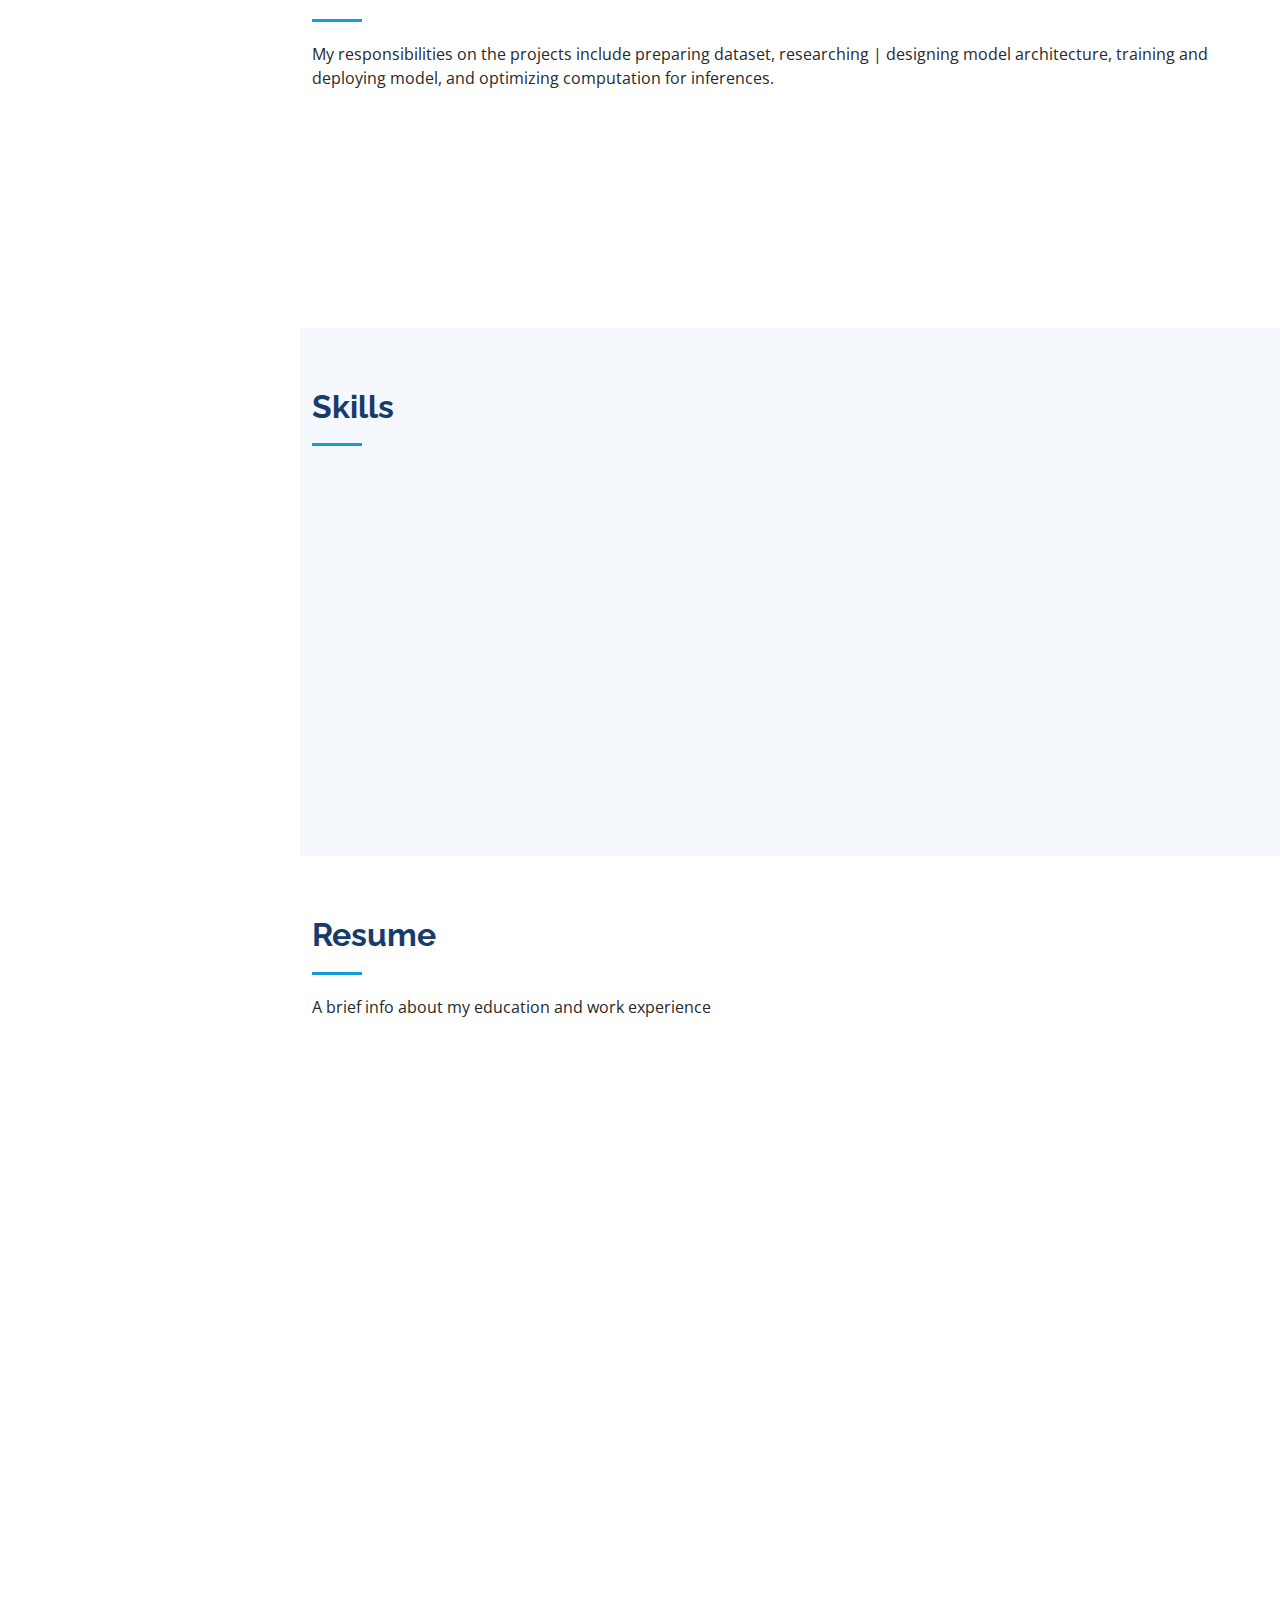
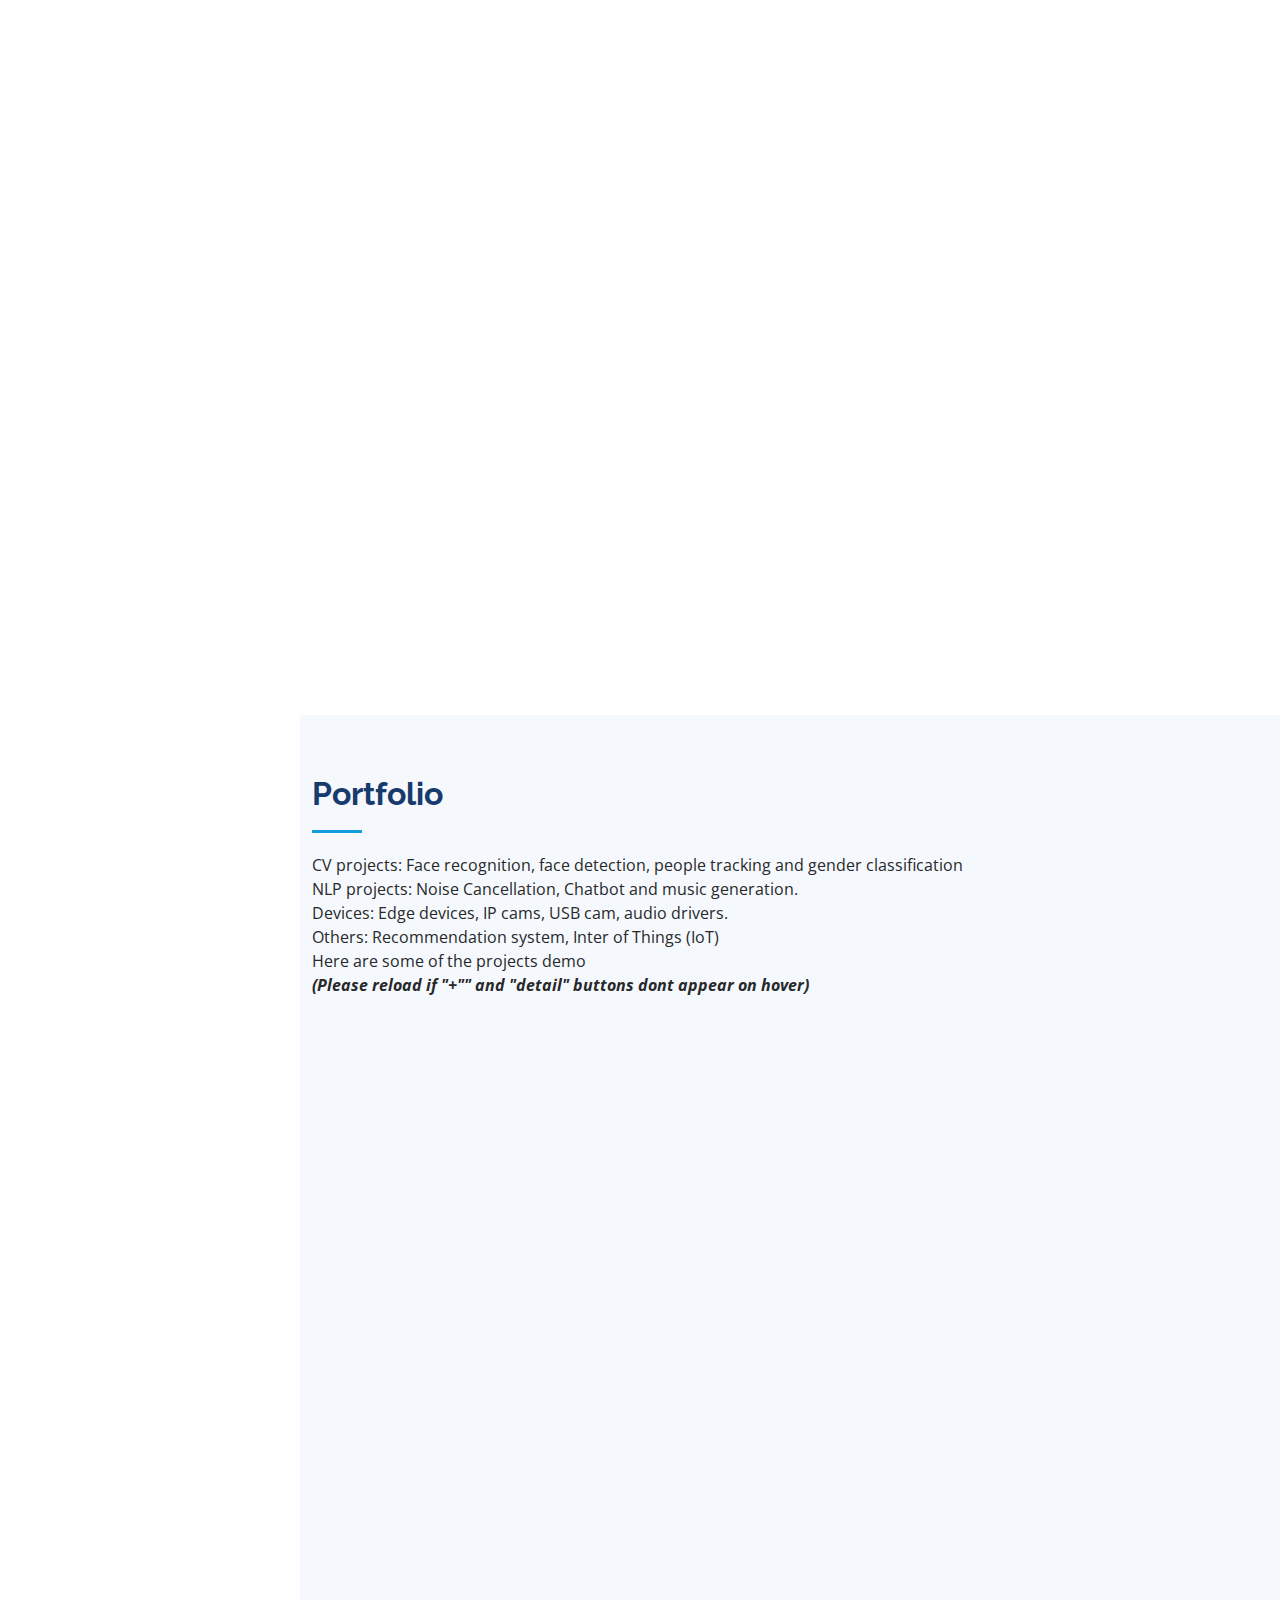
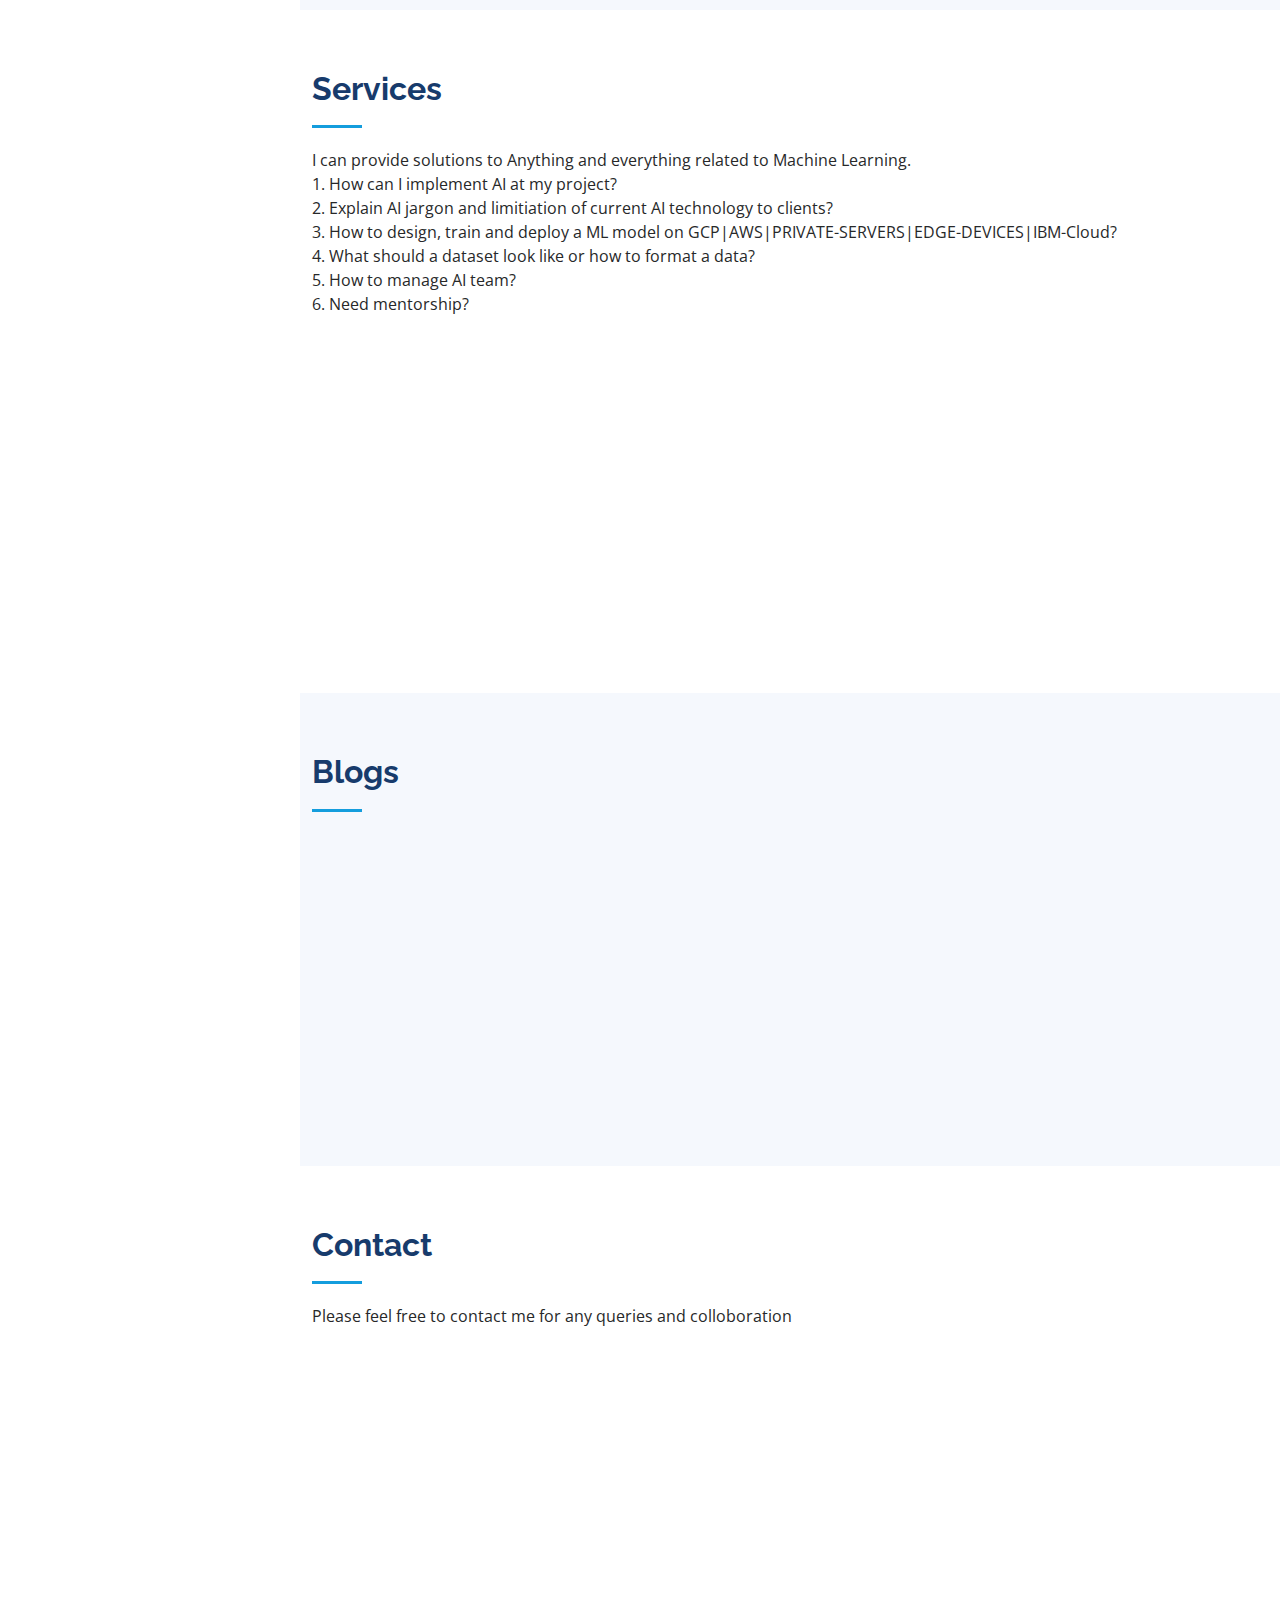
==== commit 5f8a019e: "date proof read" ====
--- a/index.html
+++ b/index.html
@@ -43,8 +43,8 @@
 <body>
 
 <div id="loading">
-  <div>Updated6</div>
-  <img id="loading-image" src="assets/img/load.gif" alt="Loading..." />
+
+  <img id="loading-image" src="assets/img/load.webp"></video>
 </div>
   <!-- ======= Mobile nav toggle button ======= -->
   <i class="bi bi-list mobile-nav-toggle d-xl-none"></i>
@@ -56,7 +56,7 @@
     <div class="d-flex flex-column">
 
       <div class="profile">
-        <img src="assets/img/profile-img.jpg" alt="" class="img-fluid rounded-circle">
+        <img src="assets/img/profile-img.webp" alt="" class="img-fluid rounded-circle">
         <h1 class="text-light"><a href="index.html">Samip Rai</a></h1>
         <div class="social-links mt-3 text-center">
           <a href="https://twitter.com/ThulungSamip" class="twitter"><i class="bx bxl-twitter"></i></a>
@@ -101,7 +101,7 @@
 
         <div class="row">
           <div class="col-lg-4" data-aos="fade-right">
-            <img src="assets/img/profile-img.jpg" class="img-fluid" alt="">
+            <img src="assets/img/profile-img.webp" class="img-fluid" alt="">
           </div>
           <div class="col-lg-8 pt-4 pt-lg-0 content" data-aos="fade-left">
             <h3>ML|AI  Engineer &amp; AI practitioner</h3>
@@ -319,7 +319,7 @@
             </div>
             <div class="resume-item">
               <h4>ML Engineer </h4>
-              <h5>Dec 2019 - May 2019</h5>
+              <h5>Dec 2019 - May 2020</h5>
               <p><em>IdenTV, Kathmandu, Nepal</em></p>
               <ul>
                 <li>Deployment in edge device; Raspberry pi</li>
@@ -354,14 +354,15 @@
       <div class="container">
 
         <div class="section-title">
-          <h2>Portfolio</h2>
+          <h2>Portfolio </h2>
+
           <p>CV projects: Face recognition, face detection, people tracking and gender classification <br>
             NLP projects: Noise Cancellation, Chatbot and music generation. <br>
             Devices: Edge devices, IP cams, USB cam, audio drivers. <br>
             Others: Recommendation system, Inter of Things (IoT)<br>
 
           <p>Here are some of the projects demo</p>
-
+          <strong><em>(Please reload if "+"" and "detail" buttons dont appear on hover)</em></strong>
           </p>
         </div>
 
@@ -380,9 +381,10 @@
 
           <div class="col-lg-4 col-md-6 portfolio-item filter-cv">
             <div class="portfolio-wrap">
-              <img src="assets/img/portfolio/portfolio-1.gif" class="img-fluid" alt="">
+              <video  autoplay loop muted src="assets/img/portfolio/portfolio-1.mp4" class="img-fluid"></video>
+    
               <div class="portfolio-links">
-                <a href="assets/img/portfolio/portfolio-1.gif" data-gallery="portfolioGallery" class="portfolio-lightbox" title="Face detection and gender detection"><i class="bx bx-plus"></i></a>
+                <a href="assets/img/portfolio/portfolio-1.mp4" data-gallery="portfolioGallery" class="portfolio-lightbox" title="Face detection and gender detection"><i class="bx bx-plus"></i></a>
                 <a href="portfolio-details-1.html" title="More Details"><i class="bx bx-link"></i></a>
               </div>
             </div>
@@ -390,9 +392,9 @@
 
           <div class="col-lg-4 col-md-6 portfolio-item filter-nlp">
             <div class="portfolio-wrap">
-              <img src="assets/img/portfolio/chat.gif" class="img-fluid" alt="">
+              <video  autoplay loop muted playsinline src="assets/img/portfolio/chat.mp4" class="img-fluid"></video>
               <div class="portfolio-links">
-                <a href="assets/img/portfolio/chat.gif" data-gallery="portfolioGallery" class="portfolio-lightbox" title="Chatbot: Takes order for a pizza"><i class="bx bx-plus"></i></a>
+                <a href="assets/img/portfolio/chat.mp4" data-gallery="portfolioGallery" class="portfolio-lightbox" title="Chatbot: Takes order for a pizza"><i class="bx bx-plus"></i></a>
                 <a href="portfolio-details-5.html" title="More Details"><i class="bx bx-link"></i></a>
               </div>
             </div>
@@ -400,9 +402,9 @@
 
           <div class="col-lg-4 col-md-6 portfolio-item filter-cv">
             <div class="portfolio-wrap">
-              <img src="assets/img/portfolio/portfolio-3.jpg" class="img-fluid" alt="">
+              <img src="assets/img/portfolio/portfolio-3.webp" class="img-fluid" alt="">
               <div class="portfolio-links">
-                <a href="assets/img/portfolio/portfolio-3.jpg" data-gallery="portfolioGallery" class="portfolio-lightbox" title="Face detection and recognition"><i class="bx bx-plus"></i></a>
+                <a href="assets/img/portfolio/portfolio-3.webp" data-gallery="portfolioGallery" class="portfolio-lightbox" title="Face detection and recognition"><i class="bx bx-plus"></i></a>
                 <a href="portfolio-details-2.html" title="More Details"><i class="bx bx-link"></i></a>
               </div>
             </div>
@@ -410,7 +412,6 @@
 
           <div class="col-lg-4 col-md-6 portfolio-item filter-nlp">
             <div class="portfolio-wrap">
-              <!-- <img src="assets/img/portfolio/portfolio-4.jpg" class="img-fluid" alt=""> -->
               <video width="400" controls>
                 <source src="assets/img/portfolio/noise.mp4" type="video/mp4">
               </video>
@@ -436,9 +437,9 @@
           </div>
           <div class="col-lg-4 col-md-6 portfolio-item filter-cv">
             <div class="portfolio-wrap">
-              <img src="assets/img/portfolio/portfolio-5.jpg" class="img-fluid" alt="">
+              <img src="assets/img/portfolio/portfolio-5.webp" class="img-fluid" alt="">
               <div class="portfolio-links">
-                <a href="assets/img/portfolio/portfolio-5.jpg" data-gallery="portfolioGallery" class="portfolio-lightbox" title="Landmark detection"><i class="bx bx-plus"></i></a>
+                <a href="assets/img/portfolio/portfolio-5.webp" data-gallery="portfolioGallery" class="portfolio-lightbox" title="Landmark detection"><i class="bx bx-plus"></i></a>
                 <a href="portfolio-details-3.html" title="More Details"><i class="bx bx-link"></i></a>
               </div>
             </div>
@@ -450,9 +451,9 @@
 
           <div class="col-lg-4 col-md-6 portfolio-item filter-ac">
             <div class="portfolio-wrap">
-              <img src="assets/img/portfolio/51019929_1234207853402005_4238083933087989760_n.jpg" class="img-fluid" alt="">
+              <img src="assets/img/portfolio/51019929_1234207853402005_4238083933087989760_n.webp" class="img-fluid" alt="">
               <div class="portfolio-links">
-                <a href="assets/img/portfolio/51019929_1234207853402005_4238083933087989760_n.jpg" data-gallery="portfolioGallery" class="portfolio-lightbox" title="Memory lanes"><i class="bx bx-plus"></i></a>
+                <a href="assets/img/portfolio/51019929_1234207853402005_4238083933087989760_n.webp" data-gallery="portfolioGallery" class="portfolio-lightbox" title="Memory lanes"><i class="bx bx-plus"></i></a>
                 <a href="portfolio-details-7.html" title="More Details"><i class="bx bx-link"></i></a>
               </div>
             </div>
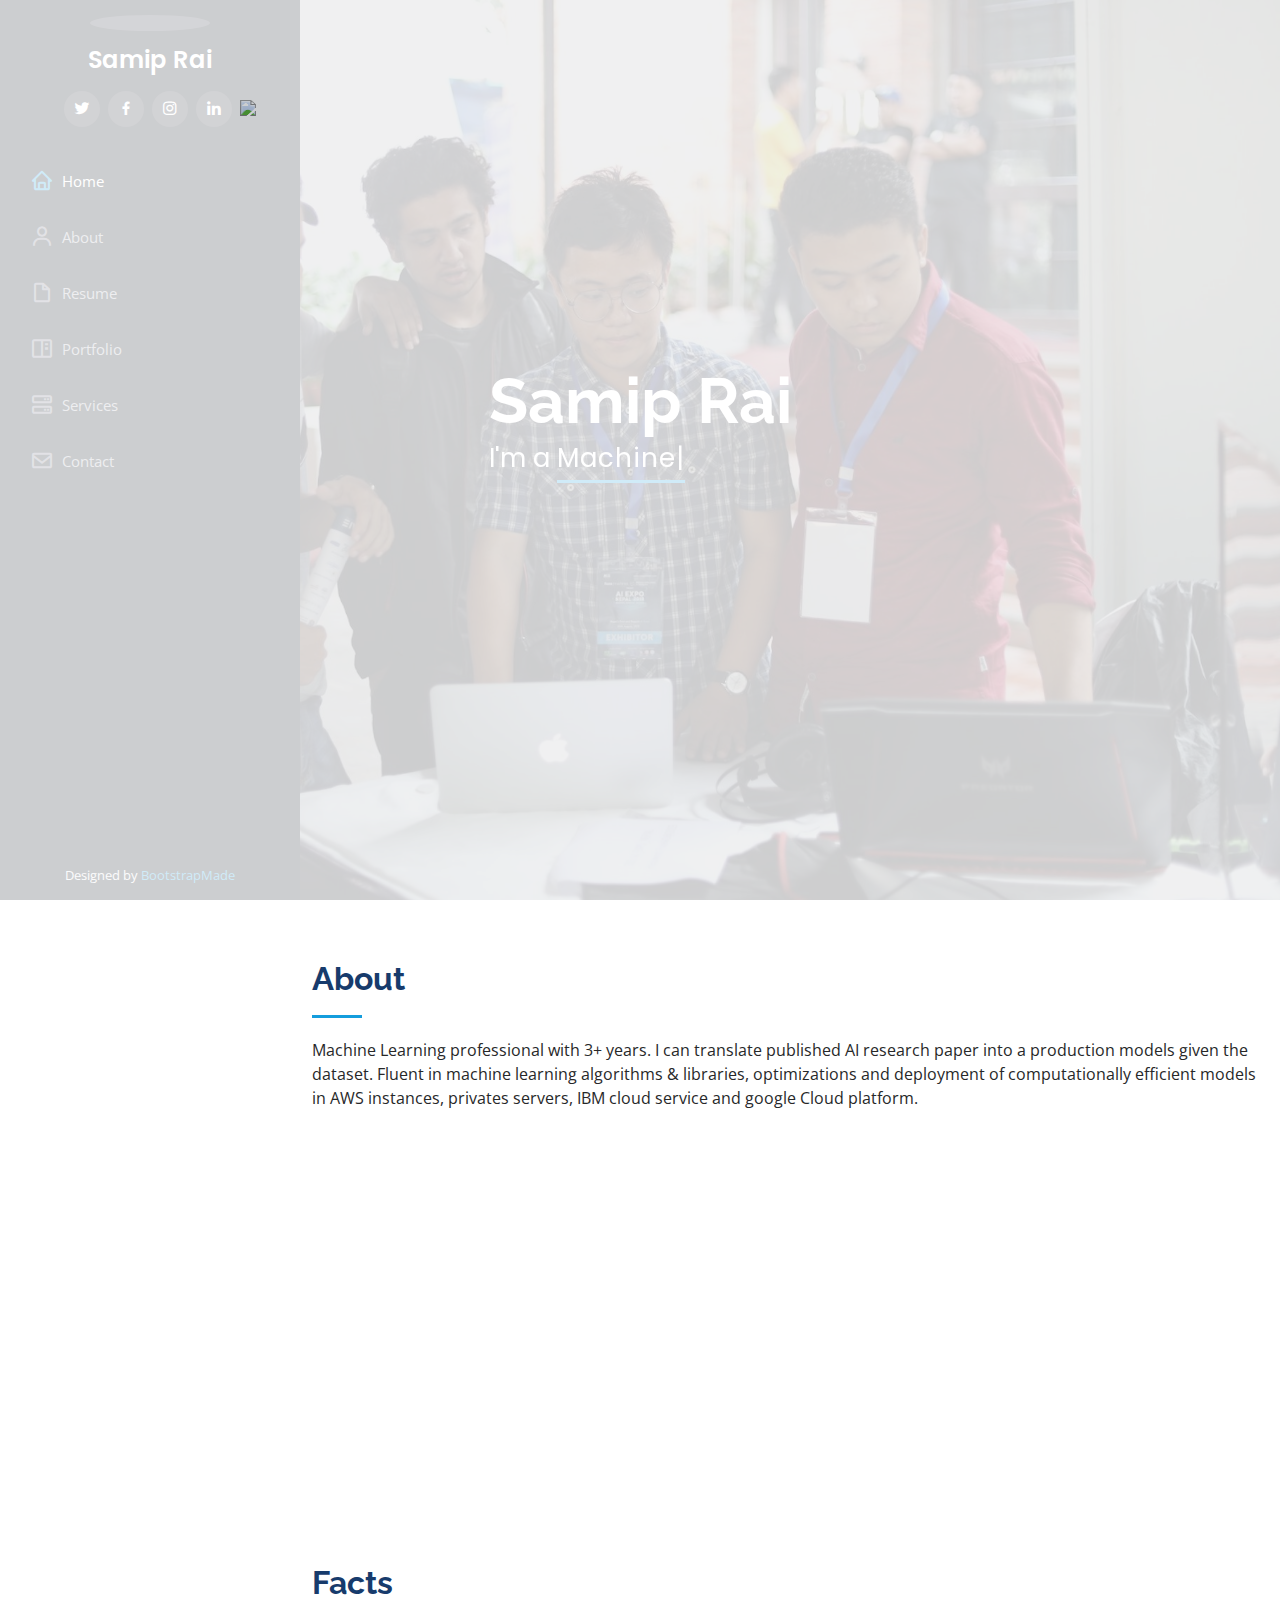
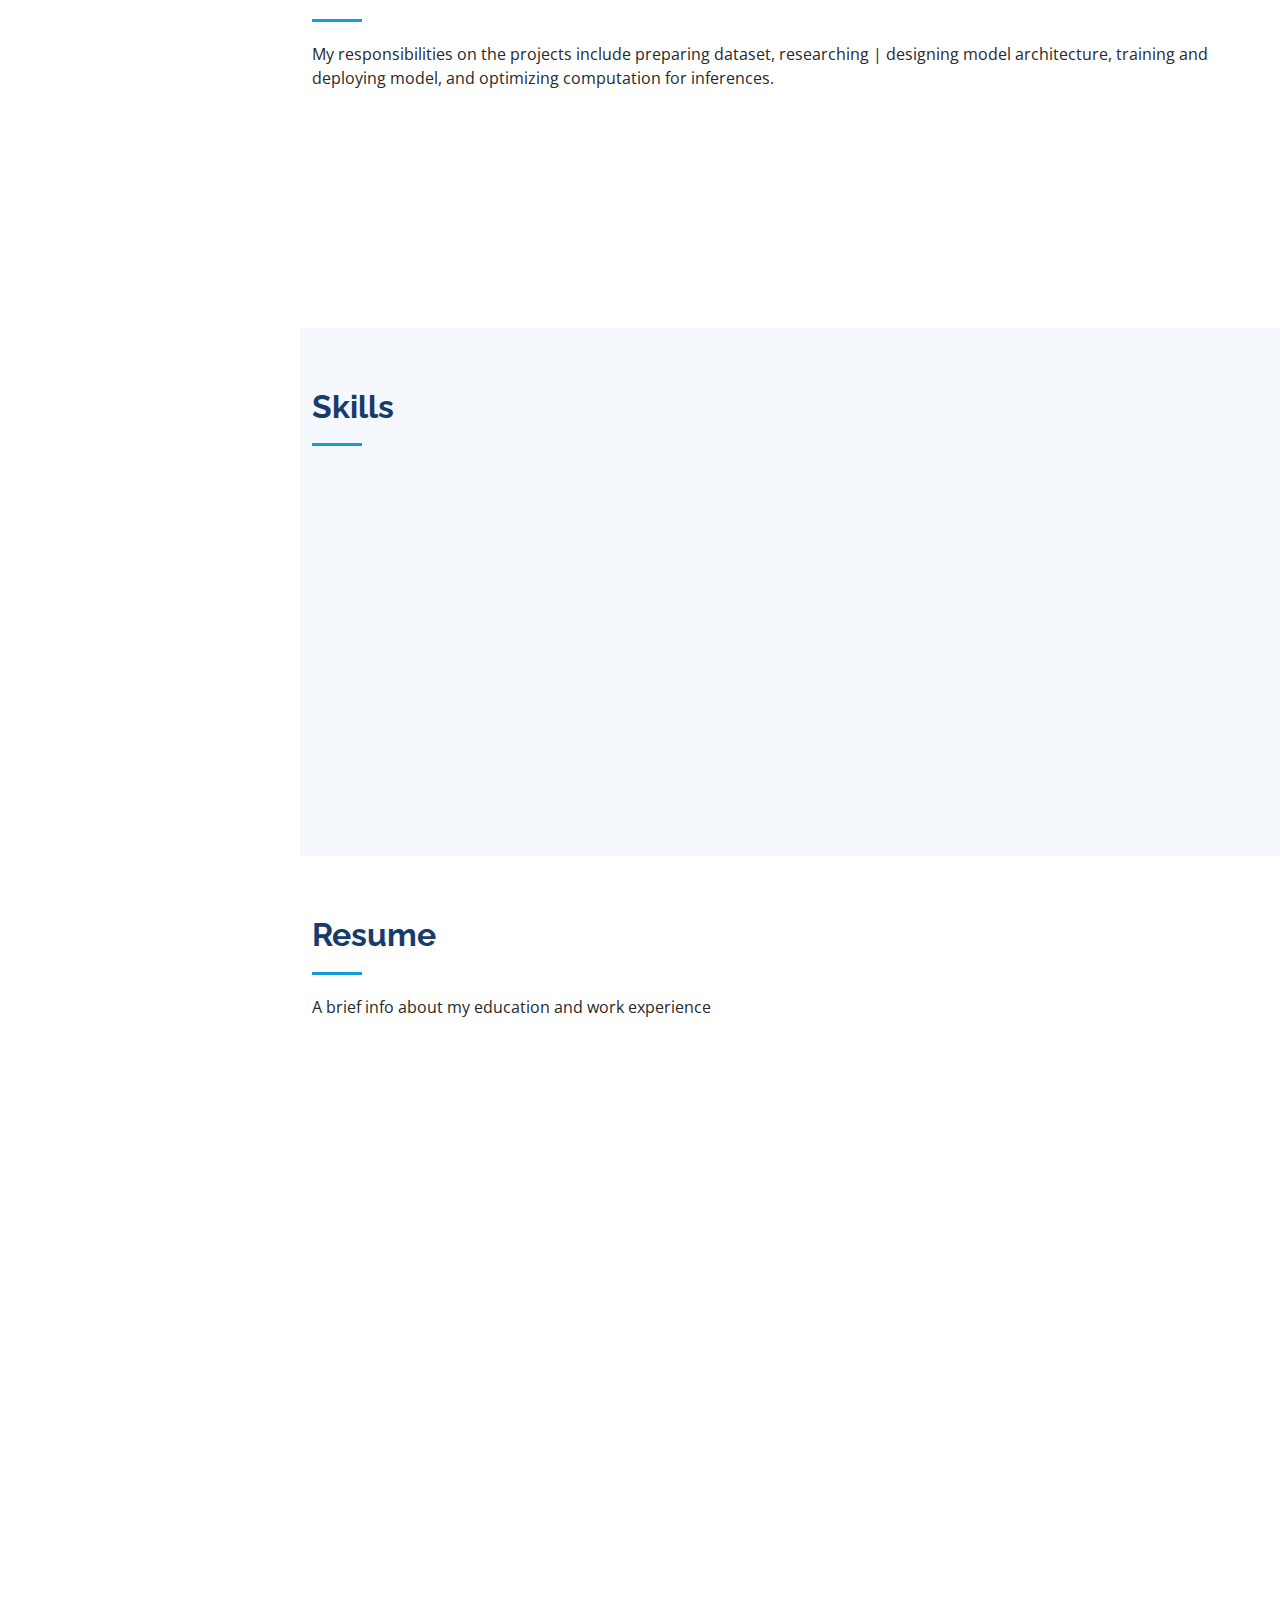
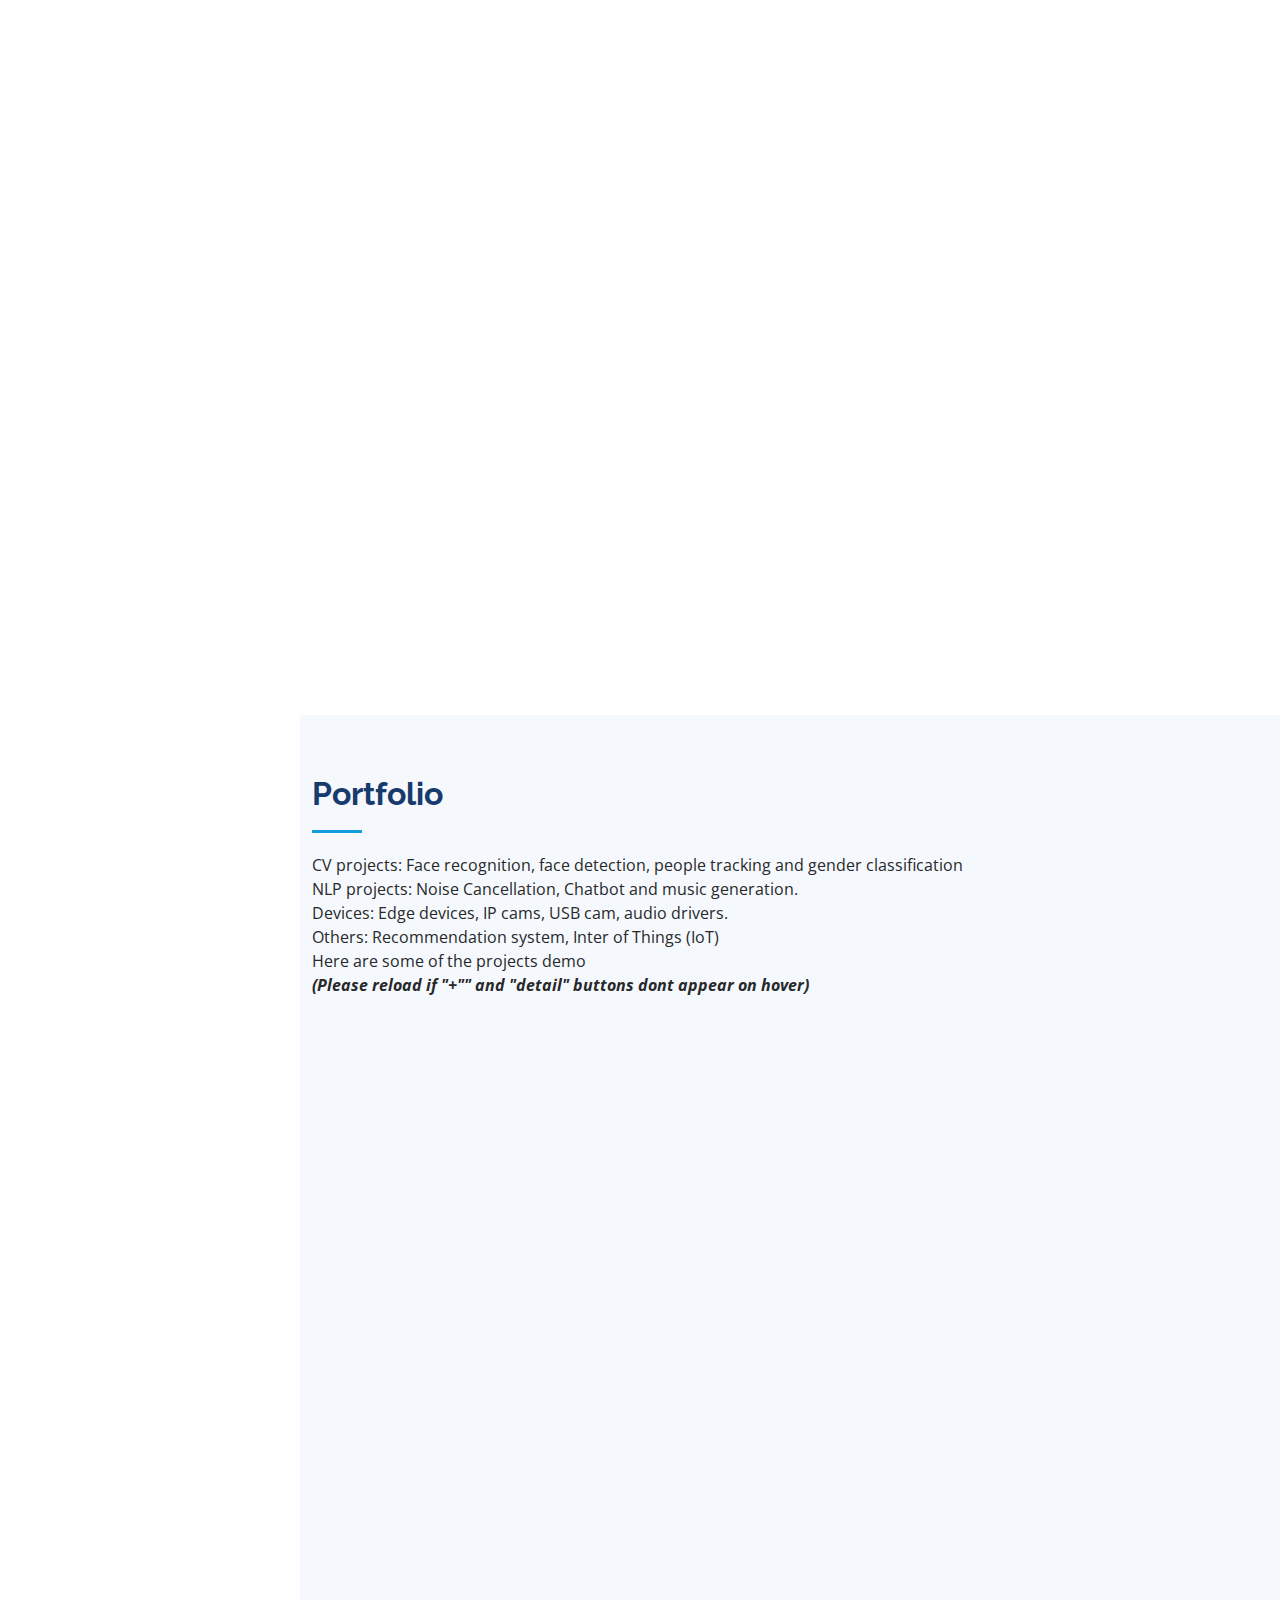
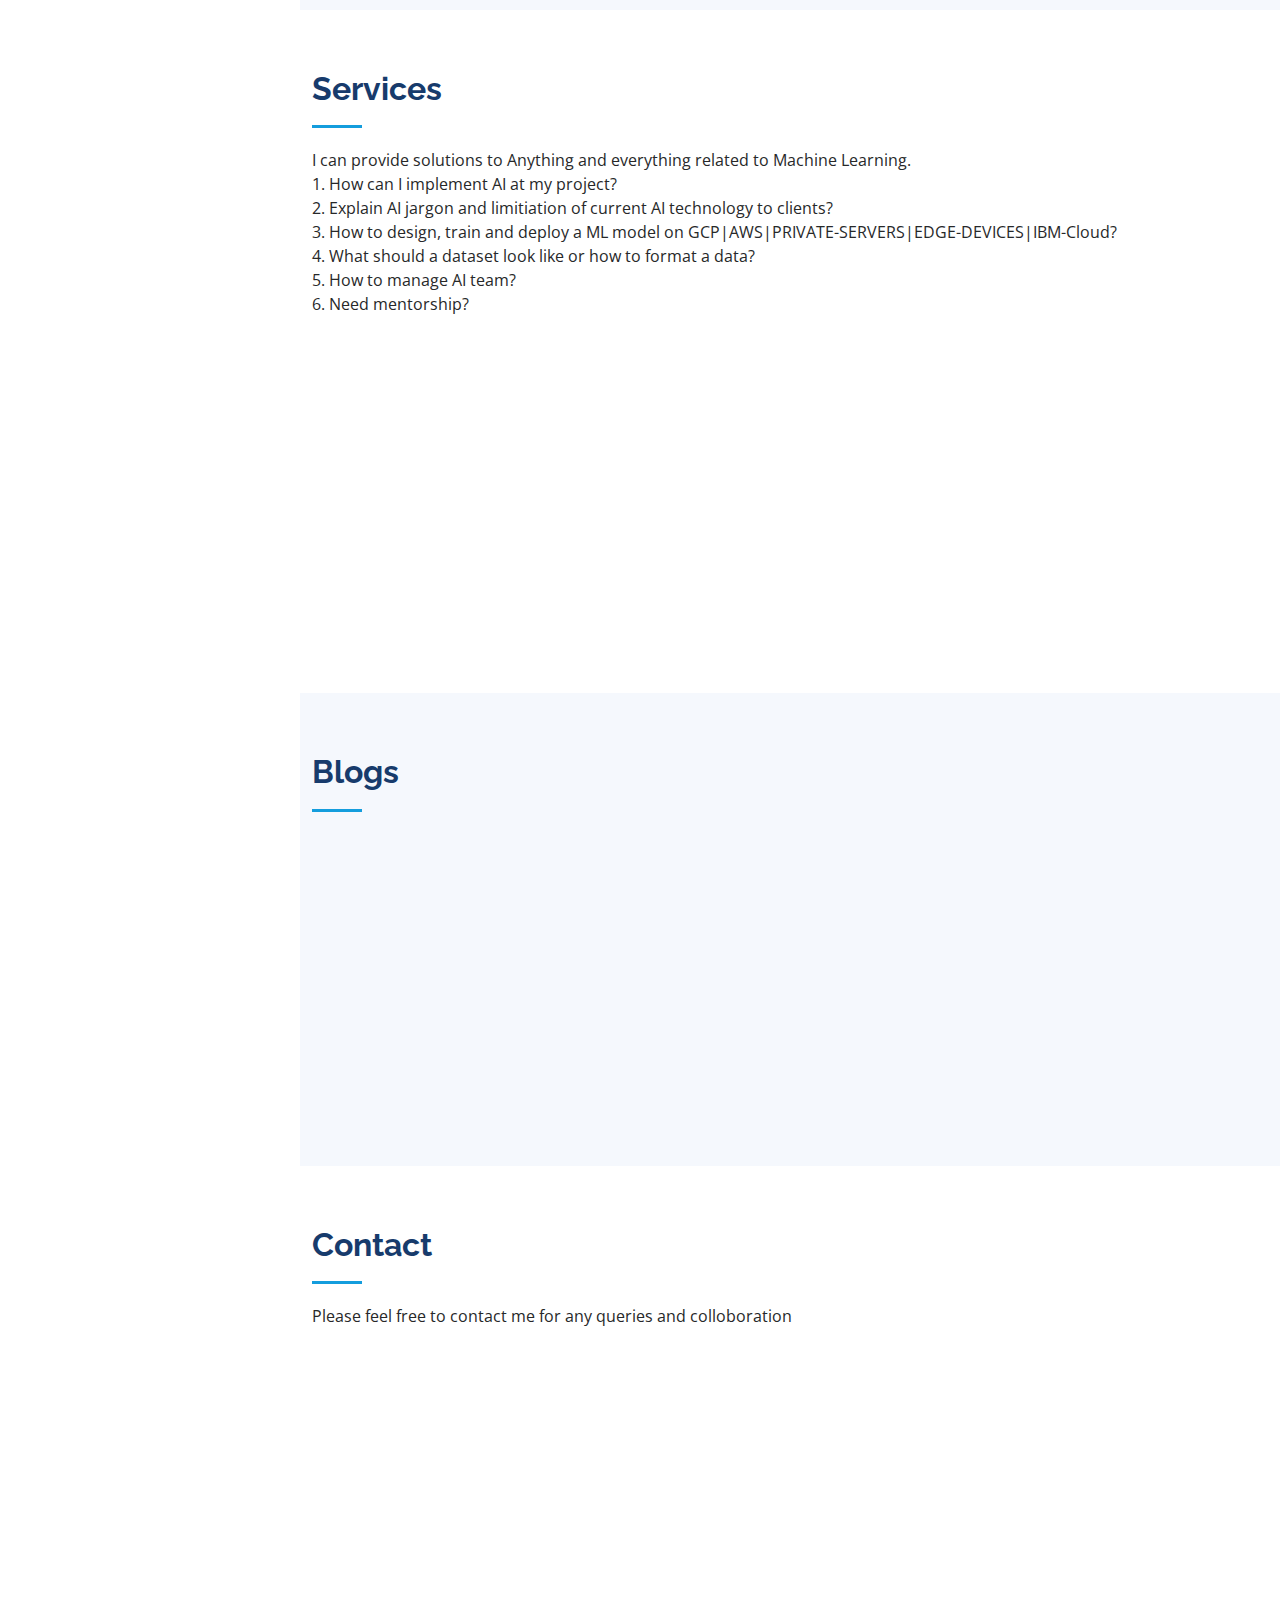
==== commit 00972615: "Merge pull request #1 from jyapujuju/patch-1" ====
--- a/index.html
+++ b/index.html
@@ -40,7 +40,7 @@
 
 </head>
 
-<body>
+<body onload=ageDisplay()>
 
 <div id="loading">
 
@@ -119,7 +119,7 @@
               </div>
               <div class="col-lg-6">
                 <ul>
-                  <li><i class="bi bi-chevron-right"></i> <strong>Age:</strong> <span>24</span></li>
+                  <li><i class="bi bi-chevron-right"></i> <strong>Age:</strong> <span id="age"></span></li>
                   <li><i class="bi bi-chevron-right"></i> <strong>Degree:</strong> <span>Bachelors</span></li>
                   <li><i class="bi bi-chevron-right"></i> <strong>Email:</strong> <span>samipthulung3@gmail.com</span></li>
                   <li><i class="bi bi-chevron-right"></i> <strong>Freelance:</strong> <span>Available</span></li>
@@ -298,7 +298,7 @@
             <h3 class="resume-title">Professional Experience</h3>
             <div class="resume-item">
               <h4>(Senior) ML Engineer</h4>
-              <h5>2019 - Present</h5>
+              <h5>Apr 2020 - Present</h5>
               <p><em>Chulo Solutions, Kathmandu, Nepal </em></p>
               <ul>
                 <li>Lead in the ML development team</li>
@@ -309,7 +309,7 @@
             </div>
             <div class="resume-item">
               <h4>ML Engineer </h4>
-              <h5>Dec 2019 - Apr 2019</h5>
+              <h5>Dec 2019 - Apr 2020</h5>
               <p><em>IdenTV, Kathmandu, Nepal</em></p>
               <ul>
                 <li>Worked under the mentorship of two Computer Vision PhDs</li>
@@ -319,7 +319,7 @@
             </div>
             <div class="resume-item">
               <h4>ML Engineer </h4>
-              <h5>Dec 2019 - May 2020</h5>
+              <h5>May 2019 - Dec 2019</h5>
               <p><em>IdenTV, Kathmandu, Nepal</em></p>
               <ul>
                 <li>Deployment in edge device; Raspberry pi</li>
@@ -708,6 +708,13 @@
     $('#loading').hide();
   }) 
 </script>
+<script type="text/javascript">
+  function ageDisplay(){
+      let birthYear = (new Date("1997-12-28")).getYear()
+      let currentYear = (new Date()).getYear()
+      document.getElementById("age").textContent += currentYear - birthYear
+  }
+</script>
 </body>
 
-</html>+</html>
